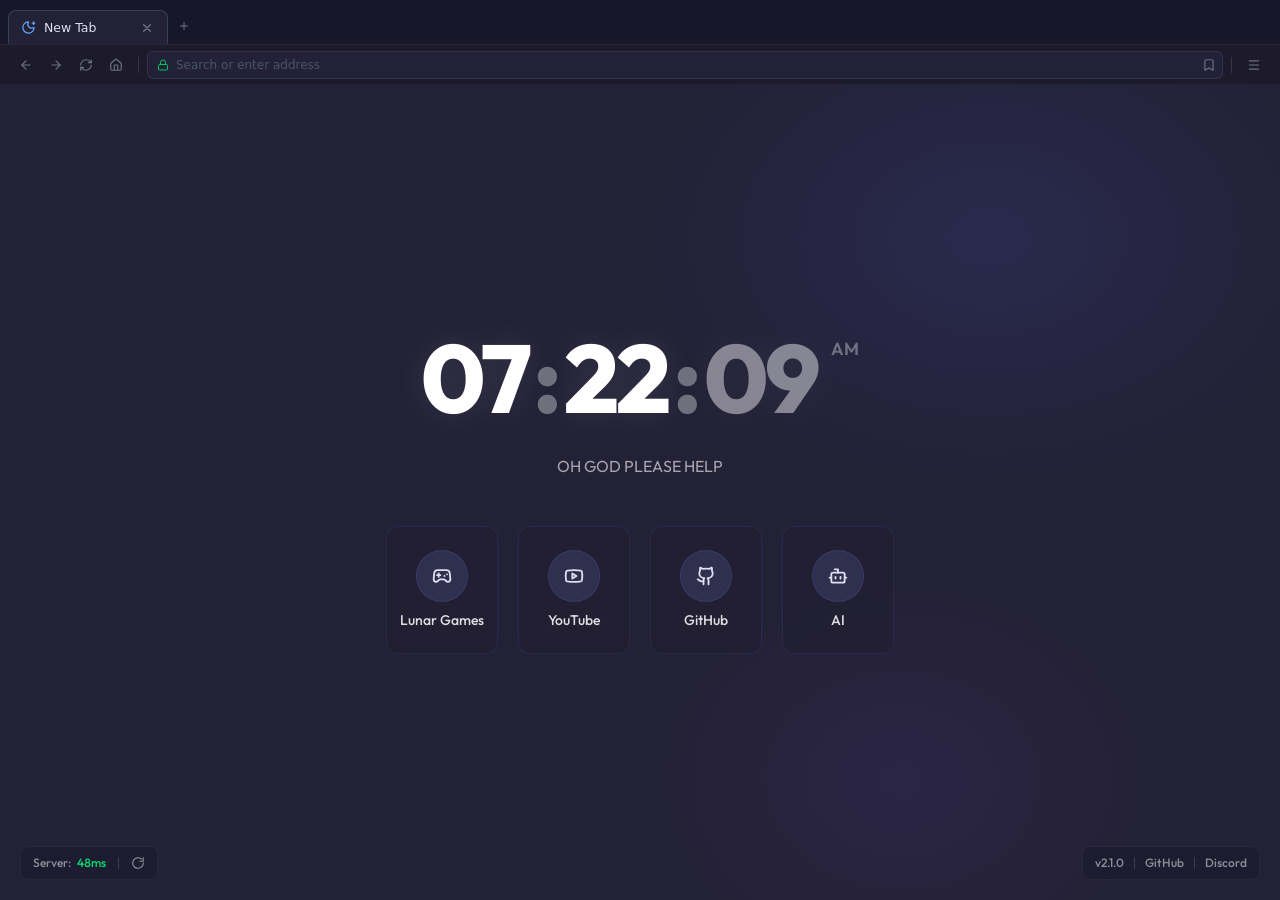
==== index.html @ 928b839b "boom" ====
<!DOCTYPE html><html lang="en" style="background:#11121c;" data-astro-cid-j7pv25f6> <head><meta charset="UTF-8"><meta name="viewport" content="width=device-width, initial-scale=1.0, viewport-fit=cover"><meta name="generator" content="Astro v5.18.0"><title>IXL | Math, Language Arts, Science, Social Studies, and Spanish</title><meta name="description" content="IXL is the world's most popular subscription-based learning site for K–12. Used by over 17 million students, IXL provides personalized learning in more than 17,000 topics, covering math, language arts, science, social studies, and Spanish. Interactive questions, awards, and certificates keep kids motivated as they master skills."><script type="module" src="/_astro/index.astro_astro_type_script_index_0_lang.eXFzIz31.js"></script><link rel="icon" type="image/x-icon" href="/favicon.ico"><script async src="https://www.googletagmanager.com/gtag/js?id=G-DQZPCVEF89"></script><script>
      window.dataLayer = window.dataLayer || [];
      function gtag() {
        window.dataLayer.push(arguments);
      }
      gtag('js', new Date());
      gtag('config', 'G-DQZPCVEF89');
    </script><link rel="preconnect" href="https://fonts.googleapis.com" crossorigin><link rel="preconnect" href="https://fonts.gstatic.com" crossorigin><link rel="stylesheet" href="/_astro/math.CpYYXuPh.css">
<style>html,body{background:#11121c;color:#fff}
</style><script type="module" src="/_astro/page.B6nuzVct.js"></script></head> <body class="flex h-screen w-screen overflow-hidden text-gray-900" style="background:#11121c;" data-astro-cid-j7pv25f6> <div class="flex min-h-screen flex-col bg-gradient-to-br from-indigo-900 via-blue-900 to-purple-900" data-astro-cid-j7pv25f6> <nav class="flex w-full items-center justify-between bg-white/10 px-8 py-4 shadow-lg backdrop-blur-md" data-astro-cid-j7pv25f6> <div class="flex items-center gap-3" data-astro-cid-j7pv25f6> <img src="/favicon.ico" alt="Logo" class="h-8 w-8 rounded shadow" data-astro-cid-j7pv25f6> <span class="text-2xl font-bold tracking-wide text-white" data-astro-cid-j7pv25f6>Avtau LSchool</span> </div> <ul class="flex gap-8 text-sm font-medium text-white" data-astro-cid-j7pv25f6> <li data-astro-cid-j7pv25f6><a href="#math" class="transition hover:text-indigo-300" data-astro-cid-j7pv25f6>Math</a></li> <li data-astro-cid-j7pv25f6><a href="#ela" class="transition hover:text-indigo-300" data-astro-cid-j7pv25f6>Language Arts</a></li> <li data-astro-cid-j7pv25f6><a href="#science" class="transition hover:text-indigo-300" data-astro-cid-j7pv25f6>Science</a></li> <li data-astro-cid-j7pv25f6><a href="#social" class="transition hover:text-indigo-300" data-astro-cid-j7pv25f6>Social Studies</a></li> <li data-astro-cid-j7pv25f6><a href="#spanish" class="transition hover:text-indigo-300" data-astro-cid-j7pv25f6>Spanish</a></li> </ul> <button class="rounded-lg bg-indigo-600 px-4 py-2 font-semibold text-white shadow transition hover:bg-indigo-500" data-astro-cid-j7pv25f6>Sign In</button> </nav> <section class="flex flex-1 flex-col items-center justify-center px-4 py-16 text-center" data-astro-cid-j7pv25f6> <h1 class="mb-4 text-4xl font-extrabold text-white drop-shadow-lg md:text-6xl" data-astro-cid-j7pv25f6>
Personalized K–12 Learning
</h1> <h2 class="mb-6 text-xl font-semibold text-indigo-200 md:text-2xl" data-astro-cid-j7pv25f6>
Math, Science, Reading & More
</h2> <p class="mx-auto mb-8 max-w-2xl text-lg text-indigo-100" data-astro-cid-j7pv25f6>
Avtau LSchool is your all-in-one platform for adaptive practice and mastery in every
          subject. Real-time analytics, step-by-step guidance, and a vibrant learning community help
          every student thrive.
</p> <div class="mb-10 flex flex-wrap justify-center gap-4" data-astro-cid-j7pv25f6> <span class="rounded-full bg-indigo-700/80 px-4 py-2 font-medium text-white shadow" data-astro-cid-j7pv25f6>Math</span> <span class="rounded-full bg-blue-700/80 px-4 py-2 font-medium text-white shadow" data-astro-cid-j7pv25f6>Language Arts</span> <span class="rounded-full bg-purple-700/80 px-4 py-2 font-medium text-white shadow" data-astro-cid-j7pv25f6>Science</span> <span class="rounded-full bg-pink-700/80 px-4 py-2 font-medium text-white shadow" data-astro-cid-j7pv25f6>Social Studies</span> <span class="rounded-full bg-yellow-600/80 px-4 py-2 font-medium text-white shadow" data-astro-cid-j7pv25f6>Spanish</span> </div> <a href="#" class="inline-block rounded-lg bg-white px-8 py-3 text-lg font-bold text-indigo-700 shadow-lg transition hover:bg-indigo-100" data-astro-cid-j7pv25f6>Get Started</a> </section> <section class="bg-white/5 px-4 py-12 md:px-0" data-astro-cid-j7pv25f6> <div class="mx-auto grid max-w-4xl gap-8 md:grid-cols-3" data-astro-cid-j7pv25f6> <div class="flex flex-col items-center rounded-xl bg-indigo-800/80 p-6 text-white shadow" data-astro-cid-j7pv25f6> <span class="mb-2 text-3xl" data-astro-cid-j7pv25f6>📊</span> <h3 class="mb-2 text-lg font-bold" data-astro-cid-j7pv25f6>Real-Time Insights</h3> <p class="text-sm text-indigo-100" data-astro-cid-j7pv25f6>
Track progress, spot trouble areas, and celebrate mastery with powerful analytics for
              teachers and parents.
</p> </div> <div class="flex flex-col items-center rounded-xl bg-blue-800/80 p-6 text-white shadow" data-astro-cid-j7pv25f6> <span class="mb-2 text-3xl" data-astro-cid-j7pv25f6>🧮</span> <h3 class="mb-2 text-lg font-bold" data-astro-cid-j7pv25f6>Adaptive Practice</h3> <p class="text-sm text-indigo-100" data-astro-cid-j7pv25f6>
Every question adapts to the student's level, giving targeted practice on exactly the
              skills they need to grow.
</p> </div> <div class="flex flex-col items-center rounded-xl bg-purple-800/80 p-6 text-white shadow" data-astro-cid-j7pv25f6> <span class="mb-2 text-3xl" data-astro-cid-j7pv25f6>🌟</span> <h3 class="mb-2 text-lg font-bold" data-astro-cid-j7pv25f6>Motivating Rewards</h3> <p class="text-sm text-indigo-100" data-astro-cid-j7pv25f6>
Earn badges, certificates, and more as you master new skills and subjects.
</p> </div> </div> </section> <footer class="mt-auto bg-gradient-to-t from-indigo-900/80 to-transparent py-6 text-center text-sm text-indigo-200" data-astro-cid-j7pv25f6>
&copy; 2026 Ixl. All rights reserved.
</footer> </div> </body></html>
---- _astro/math.CpYYXuPh.css ----
@import "https://fonts.googleapis.com/css2?family=Outfit:wght@400;500;600;700;800&family=Prompt:wght@400;500;600;700;800&display=swap";@layer properties{@supports (((-webkit-hyphens:none)) and (not (margin-trim:inline))) or ((-moz-orient:inline) and (not (color:rgb(from red r g b)))){*,:before,:after,::backdrop{--tw-translate-x:0;--tw-translate-y:0;--tw-translate-z:0;--tw-rotate-x:initial;--tw-rotate-y:initial;--tw-rotate-z:initial;--tw-skew-x:initial;--tw-skew-y:initial;--tw-space-y-reverse:0;--tw-space-x-reverse:0;--tw-border-style:solid;--tw-gradient-position:initial;--tw-gradient-from:#0000;--tw-gradient-via:#0000;--tw-gradient-to:#0000;--tw-gradient-stops:initial;--tw-gradient-via-stops:initial;--tw-gradient-from-position:0%;--tw-gradient-via-position:50%;--tw-gradient-to-position:100%;--tw-leading:initial;--tw-font-weight:initial;--tw-tracking:initial;--tw-ordinal:initial;--tw-slashed-zero:initial;--tw-numeric-figure:initial;--tw-numeric-spacing:initial;--tw-numeric-fraction:initial;--tw-shadow:0 0 #0000;--tw-shadow-color:initial;--tw-shadow-alpha:100%;--tw-inset-shadow:0 0 #0000;--tw-inset-shadow-color:initial;--tw-inset-shadow-alpha:100%;--tw-ring-color:initial;--tw-ring-shadow:0 0 #0000;--tw-inset-ring-color:initial;--tw-inset-ring-shadow:0 0 #0000;--tw-ring-inset:initial;--tw-ring-offset-width:0px;--tw-ring-offset-color:#fff;--tw-ring-offset-shadow:0 0 #0000;--tw-blur:initial;--tw-brightness:initial;--tw-contrast:initial;--tw-grayscale:initial;--tw-hue-rotate:initial;--tw-invert:initial;--tw-opacity:initial;--tw-saturate:initial;--tw-sepia:initial;--tw-drop-shadow:initial;--tw-drop-shadow-color:initial;--tw-drop-shadow-alpha:100%;--tw-drop-shadow-size:initial;--tw-backdrop-blur:initial;--tw-backdrop-brightness:initial;--tw-backdrop-contrast:initial;--tw-backdrop-grayscale:initial;--tw-backdrop-hue-rotate:initial;--tw-backdrop-invert:initial;--tw-backdrop-opacity:initial;--tw-backdrop-saturate:initial;--tw-backdrop-sepia:initial;--tw-duration:initial;--tw-ease:initial;--tw-scale-x:1;--tw-scale-y:1;--tw-scale-z:1}}}@layer theme{:root,:host{--font-sans:ui-sans-serif, system-ui, sans-serif, "Apple Color Emoji", "Segoe UI Emoji", "Segoe UI Symbol", "Noto Color Emoji";--font-mono:ui-monospace, SFMono-Regular, Menlo, Monaco, Consolas, "Liberation Mono", "Courier New", monospace;--color-red-500:oklch(63.7% .237 25.331);--color-orange-400:oklch(75% .183 55.934);--color-orange-500:oklch(70.5% .213 47.604);--color-amber-400:oklch(82.8% .189 84.429);--color-yellow-400:oklch(85.2% .199 91.936);--color-yellow-600:oklch(68.1% .162 75.834);--color-green-400:oklch(79.2% .209 151.711);--color-green-500:oklch(72.3% .219 149.579);--color-blue-400:oklch(70.7% .165 254.624);--color-blue-700:oklch(48.8% .243 264.376);--color-blue-800:oklch(42.4% .199 265.638);--color-blue-900:oklch(37.9% .146 265.522);--color-indigo-100:oklch(93% .034 272.788);--color-indigo-200:oklch(87% .065 274.039);--color-indigo-300:oklch(78.5% .115 274.713);--color-indigo-500:oklch(58.5% .233 277.117);--color-indigo-600:oklch(51.1% .262 276.966);--color-indigo-700:oklch(45.7% .24 277.023);--color-indigo-800:oklch(39.8% .195 277.366);--color-indigo-900:oklch(35.9% .144 278.697);--color-purple-400:oklch(71.4% .203 305.504);--color-purple-700:oklch(49.6% .265 301.924);--color-purple-800:oklch(43.8% .218 303.724);--color-purple-900:oklch(38.1% .176 304.987);--color-pink-400:oklch(71.8% .202 349.761);--color-pink-700:oklch(52.5% .223 3.958);--color-gray-200:oklch(92.8% .006 264.531);--color-gray-300:oklch(87.2% .01 258.338);--color-gray-500:oklch(55.1% .027 264.364);--color-gray-600:oklch(44.6% .03 256.802);--color-gray-900:oklch(21% .034 264.665);--color-black:#000;--color-white:#fff;--spacing:.25rem;--container-md:28rem;--container-lg:32rem;--container-2xl:42rem;--container-4xl:56rem;--container-5xl:64rem;--container-7xl:80rem;--text-xs:.75rem;--text-xs--line-height:calc(1 / .75);--text-sm:.875rem;--text-sm--line-height:calc(1.25 / .875);--text-base:1rem;--text-base--line-height:1.5;--text-lg:1.125rem;--text-lg--line-height:calc(1.75 / 1.125);--text-xl:1.25rem;--text-xl--line-height:calc(1.75 / 1.25);--text-2xl:1.5rem;--text-2xl--line-height:calc(2 / 1.5);--text-3xl:1.875rem;--text-3xl--line-height:1.2;--text-4xl:2.25rem;--text-4xl--line-height:calc(2.5 / 2.25);--text-6xl:3.75rem;--text-6xl--line-height:1;--font-weight-normal:400;--font-weight-medium:500;--font-weight-semibold:600;--font-weight-bold:700;--font-weight-extrabold:800;--tracking-tight:-.025em;--tracking-wide:.025em;--tracking-wider:.05em;--tracking-widest:.1em;--leading-relaxed:1.625;--radius-md:.375rem;--radius-lg:.5rem;--radius-xl:.75rem;--drop-shadow-md:0 3px 3px #0000001f;--drop-shadow-lg:0 4px 4px #00000026;--ease-out:cubic-bezier(0, 0, .2, 1);--ease-in-out:cubic-bezier(.4, 0, .2, 1);--animate-spin:spin 1s linear 1;--blur-sm:8px;--blur-md:12px;--blur-xl:24px;--default-transition-duration:.15s;--default-transition-timing-function:cubic-bezier(.4, 0, .2, 1);--default-font-family:var(--font-sans);--default-mono-font-family:var(--font-mono);--font-linux:outfit, sans-serif;--color-background:var(--background);--color-background-overlay:var(--background-overlay);--color-text-header:var(--text-header);--color-text-secondary:var(--text-secondary)}}@layer base{*,:after,:before,::backdrop{box-sizing:border-box;border:0 solid;margin:0;padding:0}::file-selector-button{box-sizing:border-box;border:0 solid;margin:0;padding:0}html,:host{-webkit-text-size-adjust:100%;tab-size:4;line-height:1.5;font-family:var(--default-font-family,ui-sans-serif, system-ui, sans-serif, "Apple Color Emoji", "Segoe UI Emoji", "Segoe UI Symbol", "Noto Color Emoji");font-feature-settings:var(--default-font-feature-settings,normal);font-variation-settings:var(--default-font-variation-settings,normal);-webkit-tap-highlight-color:transparent}hr{height:0;color:inherit;border-top-width:1px}abbr:where([title]){-webkit-text-decoration:underline dotted;text-decoration:underline dotted}h1,h2,h3,h4,h5,h6{font-size:inherit;font-weight:inherit}a{color:inherit;-webkit-text-decoration:inherit;text-decoration:inherit}b,strong{font-weight:bolder}code,kbd,samp,pre{font-family:var(--default-mono-font-family,ui-monospace, SFMono-Regular, Menlo, Monaco, Consolas, "Liberation Mono", "Courier New", monospace);font-feature-settings:var(--default-mono-font-feature-settings,normal);font-variation-settings:var(--default-mono-font-variation-settings,normal);font-size:1em}small{font-size:80%}sub,sup{vertical-align:baseline;font-size:75%;line-height:0;position:relative}sub{bottom:-.25em}sup{top:-.5em}table{text-indent:0;border-color:inherit;border-collapse:collapse}:-moz-focusring{outline:auto}progress{vertical-align:baseline}summary{display:list-item}ol,ul,menu{list-style:none}img,svg,video,canvas,audio,iframe,embed,object{vertical-align:middle;display:block}img,video{max-width:100%;height:auto}button,input,select,optgroup,textarea{font:inherit;font-feature-settings:inherit;font-variation-settings:inherit;letter-spacing:inherit;color:inherit;opacity:1;background-color:#0000;border-radius:0}::file-selector-button{font:inherit;font-feature-settings:inherit;font-variation-settings:inherit;letter-spacing:inherit;color:inherit;opacity:1;background-color:#0000;border-radius:0}:where(select:is([multiple],[size])) optgroup{font-weight:bolder}:where(select:is([multiple],[size])) optgroup option{padding-inline-start:20px}::file-selector-button{margin-inline-end:4px}::placeholder{opacity:1}@supports (not ((-webkit-appearance:-apple-pay-button))) or (contain-intrinsic-size:1px){::placeholder{color:currentColor}@supports (color:color-mix(in lab,red,red)){::placeholder{color:color-mix(in oklab,currentcolor 50%,transparent)}}}textarea{resize:vertical}::-webkit-search-decoration{-webkit-appearance:none}::-webkit-date-and-time-value{min-height:1lh;text-align:inherit}::-webkit-datetime-edit{display:inline-flex}::-webkit-datetime-edit-fields-wrapper{padding:0}::-webkit-datetime-edit{padding-block:0}::-webkit-datetime-edit-year-field{padding-block:0}::-webkit-datetime-edit-month-field{padding-block:0}::-webkit-datetime-edit-day-field{padding-block:0}::-webkit-datetime-edit-hour-field{padding-block:0}::-webkit-datetime-edit-minute-field{padding-block:0}::-webkit-datetime-edit-second-field{padding-block:0}::-webkit-datetime-edit-millisecond-field{padding-block:0}::-webkit-datetime-edit-meridiem-field{padding-block:0}::-webkit-calendar-picker-indicator{line-height:1}:-moz-ui-invalid{box-shadow:none}button,input:where([type=button],[type=reset],[type=submit]){appearance:button}::file-selector-button{appearance:button}::-webkit-inner-spin-button{height:auto}::-webkit-outer-spin-button{height:auto}[hidden]:where(:not([hidden=until-found])){display:none!important}:root{--background:#232136;--background-overlay:#1f1d2e;--border:#374151;--text-header:#e0def4;--text-secondary:#a19eb3;--background-disabled:#2a2b3c}html{font-family:var(--font-sans);background-color:var(--background);color:var(--text-secondary)}h1,h2,h3,h4,h5,h6{font-family:var(--font-accent);color:var(--text-header)}body{background-color:var(--color-background)}}@layer components{.lucide{stroke-width:2.2px;stroke-linecap:round;stroke-linejoin:round;vector-effect:non-scaling-stroke;shape-rendering:geometricprecision;vertical-align:middle;flex-shrink:0;width:1.2em;height:1.2em;display:inline-block}.toggle{background:var(--background-overlay);cursor:pointer;border:1px solid #ffffff14;border-radius:11px;width:40px;height:22px;position:relative}.toggle:after{content:"";background:var(--text-secondary);border-radius:50%;width:16px;height:16px;transition:all .15s;position:absolute;top:2px;left:2px}.toggle.active{background:#6366f1;border-color:#6366f1}.toggle.active:after{background:#fff;left:20px}.toast{animation:.2s toast}#clock,#hours,#minutes,#seconds{font-family:var(--font-linux),sans-serif!important}}@layer utilities{.pointer-events-auto{pointer-events:auto}.pointer-events-none{pointer-events:none}.visible{visibility:visible}.absolute{position:absolute}.fixed{position:fixed}.relative{position:relative}.static{position:static}.sticky{position:sticky}.inset-0{inset:calc(var(--spacing)*0)}.start{inset-inline-start:var(--spacing)}.end{inset-inline-end:var(--spacing)}.-top-1{top:calc(var(--spacing)*-1)}.-top-24{top:calc(var(--spacing)*-24)}.top-1\.5{top:calc(var(--spacing)*1.5)}.top-1\/2{top:50%}.top-2{top:calc(var(--spacing)*2)}.top-6{top:calc(var(--spacing)*6)}.top-full{top:100%}.-right-1{right:calc(var(--spacing)*-1)}.right-0{right:calc(var(--spacing)*0)}.right-1{right:calc(var(--spacing)*1)}.right-1\.5{right:calc(var(--spacing)*1.5)}.right-2{right:calc(var(--spacing)*2)}.right-3{right:calc(var(--spacing)*3)}.right-5{right:calc(var(--spacing)*5)}.right-6{right:calc(var(--spacing)*6)}.right-\[10\%\]{right:10%}.-bottom-20{bottom:calc(var(--spacing)*-20)}.bottom-0{bottom:calc(var(--spacing)*0)}.bottom-5{bottom:calc(var(--spacing)*5)}.bottom-6{bottom:calc(var(--spacing)*6)}.left-0{left:calc(var(--spacing)*0)}.left-1\/2{left:50%}.left-2\.5{left:calc(var(--spacing)*2.5)}.left-5{left:calc(var(--spacing)*5)}.z-0{z-index:0}.z-10{z-index:10}.z-50{z-index:50}.m-0{margin:calc(var(--spacing)*0)}.mx-0\.5{margin-inline:calc(var(--spacing)*.5)}.mx-auto{margin-inline:auto}.-mt-px{margin-top:-1px}.mt-0{margin-top:calc(var(--spacing)*0)}.mt-1\.5{margin-top:calc(var(--spacing)*1.5)}.mt-2\.5{margin-top:calc(var(--spacing)*2.5)}.mt-12{margin-top:calc(var(--spacing)*12)}.mt-auto{margin-top:auto}.mb-0\.5{margin-bottom:calc(var(--spacing)*.5)}.mb-1{margin-bottom:calc(var(--spacing)*1)}.mb-1\.5{margin-bottom:calc(var(--spacing)*1.5)}.mb-2{margin-bottom:calc(var(--spacing)*2)}.mb-2\.5{margin-bottom:calc(var(--spacing)*2.5)}.mb-3{margin-bottom:calc(var(--spacing)*3)}.mb-4{margin-bottom:calc(var(--spacing)*4)}.mb-6{margin-bottom:calc(var(--spacing)*6)}.mb-8{margin-bottom:calc(var(--spacing)*8)}.mb-10{margin-bottom:calc(var(--spacing)*10)}.ml-1{margin-left:calc(var(--spacing)*1)}.ml-2{margin-left:calc(var(--spacing)*2)}.ml-auto{margin-left:auto}.line-clamp-2{-webkit-line-clamp:2;-webkit-box-orient:vertical;display:-webkit-box;overflow:hidden}.block{display:block}.contents{display:contents}.flex{display:flex}.grid{display:grid}.hidden{display:none}.inline-block{display:inline-block}.table{display:table}.h-0\.5{height:calc(var(--spacing)*.5)}.h-3{height:calc(var(--spacing)*3)}.h-3\.5{height:calc(var(--spacing)*3.5)}.h-4{height:calc(var(--spacing)*4)}.h-5{height:calc(var(--spacing)*5)}.h-6{height:calc(var(--spacing)*6)}.h-7{height:calc(var(--spacing)*7)}.h-8{height:calc(var(--spacing)*8)}.h-9{height:calc(var(--spacing)*9)}.h-10{height:calc(var(--spacing)*10)}.h-11{height:calc(var(--spacing)*11)}.h-13{height:calc(var(--spacing)*13)}.h-28{height:calc(var(--spacing)*28)}.h-32{height:calc(var(--spacing)*32)}.h-36{height:calc(var(--spacing)*36)}.h-40{height:calc(var(--spacing)*40)}.h-\[34px\]{height:34px}.h-\[400px\]{height:400px}.h-\[500px\]{height:500px}.h-full{height:100%}.h-screen{height:100vh}.min-h-screen{min-height:100vh}.w-3{width:calc(var(--spacing)*3)}.w-3\.5{width:calc(var(--spacing)*3.5)}.w-4{width:calc(var(--spacing)*4)}.w-5{width:calc(var(--spacing)*5)}.w-6{width:calc(var(--spacing)*6)}.w-7{width:calc(var(--spacing)*7)}.w-8{width:calc(var(--spacing)*8)}.w-10{width:calc(var(--spacing)*10)}.w-13{width:calc(var(--spacing)*13)}.w-28{width:calc(var(--spacing)*28)}.w-48{width:calc(var(--spacing)*48)}.w-64{width:calc(var(--spacing)*64)}.w-\[500px\]{width:500px}.w-\[700px\]{width:700px}.w-full{width:100%}.w-px{width:1px}.w-screen{width:100vw}.max-w-2xl{max-width:var(--container-2xl)}.max-w-4xl{max-width:var(--container-4xl)}.max-w-5xl{max-width:var(--container-5xl)}.max-w-7xl{max-width:var(--container-7xl)}.max-w-\[220px\]{max-width:220px}.max-w-lg{max-width:var(--container-lg)}.max-w-md{max-width:var(--container-md)}.min-w-0{min-width:calc(var(--spacing)*0)}.min-w-60{min-width:calc(var(--spacing)*60)}.min-w-\[160px\]{min-width:160px}.flex-1{flex:1}.flex-shrink-0,.shrink-0{flex-shrink:0}.grow\!{flex-grow:1!important}.-translate-y-1\/2{--tw-translate-y:-50%;translate:var(--tw-translate-x) var(--tw-translate-y)}.translate-y-0{--tw-translate-y:calc(var(--spacing) * 0);translate:var(--tw-translate-x) var(--tw-translate-y)}.translate-y-full{--tw-translate-y:100%;translate:var(--tw-translate-x) var(--tw-translate-y)}.transform{transform:var(--tw-rotate-x,) var(--tw-rotate-y,) var(--tw-rotate-z,) var(--tw-skew-x,) var(--tw-skew-y,)}.animate-spin{animation:var(--animate-spin)}.cursor-pointer{cursor:pointer}.resize{resize:both}.grid-cols-1{grid-template-columns:repeat(1,minmax(0,1fr))}.grid-cols-2{grid-template-columns:repeat(2,minmax(0,1fr))}.grid-cols-4{grid-template-columns:repeat(4,minmax(0,1fr))}.flex-col{flex-direction:column}.flex-row{flex-direction:row}.flex-nowrap{flex-wrap:nowrap}.flex-wrap{flex-wrap:wrap}.items-baseline{align-items:baseline}.items-center{align-items:center}.items-end{align-items:flex-end}.justify-between{justify-content:space-between}.justify-center{justify-content:center}.justify-end{justify-content:flex-end}.gap-0\.5{gap:calc(var(--spacing)*.5)}.gap-1{gap:calc(var(--spacing)*1)}.gap-1\.5{gap:calc(var(--spacing)*1.5)}.gap-2{gap:calc(var(--spacing)*2)}.gap-2\.5{gap:calc(var(--spacing)*2.5)}.gap-3{gap:calc(var(--spacing)*3)}.gap-4{gap:calc(var(--spacing)*4)}.gap-5{gap:calc(var(--spacing)*5)}.gap-8{gap:calc(var(--spacing)*8)}:where(.space-y-1>:not(:last-child)){--tw-space-y-reverse:0;margin-block-start:calc(calc(var(--spacing)*1)*var(--tw-space-y-reverse));margin-block-end:calc(calc(var(--spacing)*1)*calc(1 - var(--tw-space-y-reverse)))}:where(.space-y-2>:not(:last-child)){--tw-space-y-reverse:0;margin-block-start:calc(calc(var(--spacing)*2)*var(--tw-space-y-reverse));margin-block-end:calc(calc(var(--spacing)*2)*calc(1 - var(--tw-space-y-reverse)))}:where(.space-y-2\.5>:not(:last-child)){--tw-space-y-reverse:0;margin-block-start:calc(calc(var(--spacing)*2.5)*var(--tw-space-y-reverse));margin-block-end:calc(calc(var(--spacing)*2.5)*calc(1 - var(--tw-space-y-reverse)))}:where(.space-y-3>:not(:last-child)){--tw-space-y-reverse:0;margin-block-start:calc(calc(var(--spacing)*3)*var(--tw-space-y-reverse));margin-block-end:calc(calc(var(--spacing)*3)*calc(1 - var(--tw-space-y-reverse)))}:where(.space-y-7>:not(:last-child)){--tw-space-y-reverse:0;margin-block-start:calc(calc(var(--spacing)*7)*var(--tw-space-y-reverse));margin-block-end:calc(calc(var(--spacing)*7)*calc(1 - var(--tw-space-y-reverse)))}:where(.space-y-8>:not(:last-child)){--tw-space-y-reverse:0;margin-block-start:calc(calc(var(--spacing)*8)*var(--tw-space-y-reverse));margin-block-end:calc(calc(var(--spacing)*8)*calc(1 - var(--tw-space-y-reverse)))}:where(.space-x-1>:not(:last-child)){--tw-space-x-reverse:0;margin-inline-start:calc(calc(var(--spacing)*1)*var(--tw-space-x-reverse));margin-inline-end:calc(calc(var(--spacing)*1)*calc(1 - var(--tw-space-x-reverse)))}:where(.space-x-3>:not(:last-child)){--tw-space-x-reverse:0;margin-inline-start:calc(calc(var(--spacing)*3)*var(--tw-space-x-reverse));margin-inline-end:calc(calc(var(--spacing)*3)*calc(1 - var(--tw-space-x-reverse)))}.self-start{align-self:flex-start}.truncate{text-overflow:ellipsis;white-space:nowrap;overflow:hidden}.overflow-hidden{overflow:hidden}.overflow-x-auto{overflow-x:auto}.overflow-y-auto{overflow-y:auto}.rounded{border-radius:.25rem}.rounded-full{border-radius:3.40282e38px}.rounded-lg{border-radius:var(--radius-lg)}.rounded-md{border-radius:var(--radius-md)}.rounded-xl{border-radius:var(--radius-xl)}.rounded-t-lg{border-top-left-radius:var(--radius-lg);border-top-right-radius:var(--radius-lg)}.rounded-b-lg{border-bottom-right-radius:var(--radius-lg);border-bottom-left-radius:var(--radius-lg)}.rounded-b-xl{border-bottom-right-radius:var(--radius-xl);border-bottom-left-radius:var(--radius-xl)}.border{border-style:var(--tw-border-style);border-width:1px}.border-x{border-inline-style:var(--tw-border-style);border-inline-width:1px}.border-t{border-top-style:var(--tw-border-style);border-top-width:1px}.border-t-0{border-top-style:var(--tw-border-style);border-top-width:0}.border-b{border-bottom-style:var(--tw-border-style);border-bottom-width:1px}.border-b-0{border-bottom-style:var(--tw-border-style);border-bottom-width:0}.border-\[\#3a3758\]{border-color:#3a3758}.border-\[\#6366f1\]{border-color:#6366f1}.border-\[\#6366f1\]\/50{border-color:#6366f180}.border-\[color\:var\(--border\)\]{border-color:var(--border)}.border-white\/5{border-color:#ffffff0d}@supports (color:color-mix(in lab,red,red)){.border-white\/5{border-color:color-mix(in oklab,var(--color-white) 5%,transparent)}}.border-white\/10{border-color:#ffffff1a}@supports (color:color-mix(in lab,red,red)){.border-white\/10{border-color:color-mix(in oklab,var(--color-white) 10%,transparent)}}.border-white\/\[0\.06\]{border-color:#ffffff0f}@supports (color:color-mix(in lab,red,red)){.border-white\/\[0\.06\]{border-color:color-mix(in oklab,var(--color-white) 6%,transparent)}}.border-white\/\[0\.07\]{border-color:#ffffff12}@supports (color:color-mix(in lab,red,red)){.border-white\/\[0\.07\]{border-color:color-mix(in oklab,var(--color-white) 7%,transparent)}}.border-white\/\[0\.08\]{border-color:#ffffff14}@supports (color:color-mix(in lab,red,red)){.border-white\/\[0\.08\]{border-color:color-mix(in oklab,var(--color-white) 8%,transparent)}}.bg-\[\#1a1a2e\]\/60{background-color:#1a1a2e99}.bg-\[\#1c1a2b\]{background-color:#1c1a2b}.bg-\[\#1e1e2f\]\/40{background-color:#1e1e2f66}.bg-\[\#1e1e2f\]\/50{background-color:#1e1e2f80}.bg-\[\#1f1f30\]{background-color:#1f1f30}.bg-\[\#1f1f30\]\/95{background-color:#1f1f30f2}.bg-\[\#2a293f\]{background-color:#2a293f}.bg-\[\#5c59a5\]{background-color:#5c59a5}.bg-\[\#6366f1\]\/10{background-color:#6366f11a}.bg-\[\#6366f1\]\/15{background-color:#6366f126}.bg-\[\#18172a\]{background-color:#18172a}.bg-\[\#23213a\]{background-color:#23213a}.bg-\[\#252537\]\/60{background-color:#25253799}.bg-\[color\:var\(--background\)\]{background-color:var(--background)}.bg-\[color\:var\(--background-overlay\)\]{background-color:var(--background-overlay)}.bg-background{background-color:var(--color-background)}.bg-background-overlay\/50{background-color:var(--color-background-overlay)}@supports (color:color-mix(in lab,red,red)){.bg-background-overlay\/50{background-color:color-mix(in oklab,var(--color-background-overlay) 50%,transparent)}}.bg-background-overlay\/90{background-color:var(--color-background-overlay)}@supports (color:color-mix(in lab,red,red)){.bg-background-overlay\/90{background-color:color-mix(in oklab,var(--color-background-overlay) 90%,transparent)}}.bg-background\/50{background-color:var(--color-background)}@supports (color:color-mix(in lab,red,red)){.bg-background\/50{background-color:color-mix(in oklab,var(--color-background) 50%,transparent)}}.bg-background\/70{background-color:var(--color-background)}@supports (color:color-mix(in lab,red,red)){.bg-background\/70{background-color:color-mix(in oklab,var(--color-background) 70%,transparent)}}.bg-blue-700\/80{background-color:#1447e6cc}@supports (color:color-mix(in lab,red,red)){.bg-blue-700\/80{background-color:color-mix(in oklab,var(--color-blue-700) 80%,transparent)}}.bg-blue-800\/80{background-color:#193cb8cc}@supports (color:color-mix(in lab,red,red)){.bg-blue-800\/80{background-color:color-mix(in oklab,var(--color-blue-800) 80%,transparent)}}.bg-gray-900{background-color:var(--color-gray-900)}.bg-indigo-600{background-color:var(--color-indigo-600)}.bg-indigo-700\/80{background-color:#432dd7cc}@supports (color:color-mix(in lab,red,red)){.bg-indigo-700\/80{background-color:color-mix(in oklab,var(--color-indigo-700) 80%,transparent)}}.bg-indigo-800\/80{background-color:#372aaccc}@supports (color:color-mix(in lab,red,red)){.bg-indigo-800\/80{background-color:color-mix(in oklab,var(--color-indigo-800) 80%,transparent)}}.bg-orange-500\/80{background-color:#fe6e00cc}@supports (color:color-mix(in lab,red,red)){.bg-orange-500\/80{background-color:color-mix(in oklab,var(--color-orange-500) 80%,transparent)}}.bg-pink-700\/80{background-color:#c4005ccc}@supports (color:color-mix(in lab,red,red)){.bg-pink-700\/80{background-color:color-mix(in oklab,var(--color-pink-700) 80%,transparent)}}.bg-purple-700\/80{background-color:#8200dacc}@supports (color:color-mix(in lab,red,red)){.bg-purple-700\/80{background-color:color-mix(in oklab,var(--color-purple-700) 80%,transparent)}}.bg-purple-800\/80{background-color:#6e11b0cc}@supports (color:color-mix(in lab,red,red)){.bg-purple-800\/80{background-color:color-mix(in oklab,var(--color-purple-800) 80%,transparent)}}.bg-white{background-color:var(--color-white)}.bg-white\/5{background-color:#ffffff0d}@supports (color:color-mix(in lab,red,red)){.bg-white\/5{background-color:color-mix(in oklab,var(--color-white) 5%,transparent)}}.bg-white\/10{background-color:#ffffff1a}@supports (color:color-mix(in lab,red,red)){.bg-white\/10{background-color:color-mix(in oklab,var(--color-white) 10%,transparent)}}.bg-white\/15{background-color:#ffffff26}@supports (color:color-mix(in lab,red,red)){.bg-white\/15{background-color:color-mix(in oklab,var(--color-white) 15%,transparent)}}.bg-white\/\[0\.12\]{background-color:#ffffff1f}@supports (color:color-mix(in lab,red,red)){.bg-white\/\[0\.12\]{background-color:color-mix(in oklab,var(--color-white) 12%,transparent)}}.bg-yellow-600\/80{background-color:#cd8900cc}@supports (color:color-mix(in lab,red,red)){.bg-yellow-600\/80{background-color:color-mix(in oklab,var(--color-yellow-600) 80%,transparent)}}.bg-gradient-to-br{--tw-gradient-position:to bottom right in oklab;background-image:linear-gradient(var(--tw-gradient-stops))}.bg-gradient-to-t{--tw-gradient-position:to top in oklab;background-image:linear-gradient(var(--tw-gradient-stops))}.from-black\/90{--tw-gradient-from:#000000e6}@supports (color:color-mix(in lab,red,red)){.from-black\/90{--tw-gradient-from:color-mix(in oklab, var(--color-black) 90%, transparent)}}.from-black\/90{--tw-gradient-stops:var(--tw-gradient-via-stops,var(--tw-gradient-position), var(--tw-gradient-from) var(--tw-gradient-from-position), var(--tw-gradient-to) var(--tw-gradient-to-position))}.from-indigo-900{--tw-gradient-from:var(--color-indigo-900);--tw-gradient-stops:var(--tw-gradient-via-stops,var(--tw-gradient-position), var(--tw-gradient-from) var(--tw-gradient-from-position), var(--tw-gradient-to) var(--tw-gradient-to-position))}.from-indigo-900\/80{--tw-gradient-from:#312c85cc}@supports (color:color-mix(in lab,red,red)){.from-indigo-900\/80{--tw-gradient-from:color-mix(in oklab, var(--color-indigo-900) 80%, transparent)}}.from-indigo-900\/80{--tw-gradient-stops:var(--tw-gradient-via-stops,var(--tw-gradient-position), var(--tw-gradient-from) var(--tw-gradient-from-position), var(--tw-gradient-to) var(--tw-gradient-to-position))}.via-black\/40{--tw-gradient-via:#0006}@supports (color:color-mix(in lab,red,red)){.via-black\/40{--tw-gradient-via:color-mix(in oklab, var(--color-black) 40%, transparent)}}.via-black\/40{--tw-gradient-via-stops:var(--tw-gradient-position), var(--tw-gradient-from) var(--tw-gradient-from-position), var(--tw-gradient-via) var(--tw-gradient-via-position), var(--tw-gradient-to) var(--tw-gradient-to-position);--tw-gradient-stops:var(--tw-gradient-via-stops)}.via-black\/50{--tw-gradient-via:#00000080}@supports (color:color-mix(in lab,red,red)){.via-black\/50{--tw-gradient-via:color-mix(in oklab, var(--color-black) 50%, transparent)}}.via-black\/50{--tw-gradient-via-stops:var(--tw-gradient-position), var(--tw-gradient-from) var(--tw-gradient-from-position), var(--tw-gradient-via) var(--tw-gradient-via-position), var(--tw-gradient-to) var(--tw-gradient-to-position);--tw-gradient-stops:var(--tw-gradient-via-stops)}.via-blue-900{--tw-gradient-via:var(--color-blue-900);--tw-gradient-via-stops:var(--tw-gradient-position), var(--tw-gradient-from) var(--tw-gradient-from-position), var(--tw-gradient-via) var(--tw-gradient-via-position), var(--tw-gradient-to) var(--tw-gradient-to-position);--tw-gradient-stops:var(--tw-gradient-via-stops)}.to-purple-900{--tw-gradient-to:var(--color-purple-900);--tw-gradient-stops:var(--tw-gradient-via-stops,var(--tw-gradient-position), var(--tw-gradient-from) var(--tw-gradient-from-position), var(--tw-gradient-to) var(--tw-gradient-to-position))}.to-transparent{--tw-gradient-to:transparent;--tw-gradient-stops:var(--tw-gradient-via-stops,var(--tw-gradient-position), var(--tw-gradient-from) var(--tw-gradient-from-position), var(--tw-gradient-to) var(--tw-gradient-to-position))}.bg-cover{background-size:cover}.bg-center{background-position:50%}.p-0{padding:calc(var(--spacing)*0)}.p-0\.5{padding:calc(var(--spacing)*.5)}.p-2\.5{padding:calc(var(--spacing)*2.5)}.p-3{padding:calc(var(--spacing)*3)}.p-3\.5{padding:calc(var(--spacing)*3.5)}.p-4{padding:calc(var(--spacing)*4)}.p-5{padding:calc(var(--spacing)*5)}.p-6{padding:calc(var(--spacing)*6)}.p-10{padding:calc(var(--spacing)*10)}.px-1{padding-inline:calc(var(--spacing)*1)}.px-1\.5{padding-inline:calc(var(--spacing)*1.5)}.px-2{padding-inline:calc(var(--spacing)*2)}.px-3{padding-inline:calc(var(--spacing)*3)}.px-4{padding-inline:calc(var(--spacing)*4)}.px-6{padding-inline:calc(var(--spacing)*6)}.px-8{padding-inline:calc(var(--spacing)*8)}.py-0\.5{padding-block:calc(var(--spacing)*.5)}.py-1{padding-block:calc(var(--spacing)*1)}.py-1\.5{padding-block:calc(var(--spacing)*1.5)}.py-2{padding-block:calc(var(--spacing)*2)}.py-3{padding-block:calc(var(--spacing)*3)}.py-4{padding-block:calc(var(--spacing)*4)}.py-6{padding-block:calc(var(--spacing)*6)}.py-12{padding-block:calc(var(--spacing)*12)}.py-16{padding-block:calc(var(--spacing)*16)}.pt-1\.5{padding-top:calc(var(--spacing)*1.5)}.pt-3{padding-top:calc(var(--spacing)*3)}.pr-3{padding-right:calc(var(--spacing)*3)}.pr-7{padding-right:calc(var(--spacing)*7)}.pl-7{padding-left:calc(var(--spacing)*7)}.pl-9{padding-left:calc(var(--spacing)*9)}.text-center{text-align:center}.text-left{text-align:left}.font-linux{font-family:var(--font-linux)}.font-mono{font-family:var(--font-mono)}.font-sans{font-family:var(--font-sans)}.text-2xl{font-size:var(--text-2xl);line-height:var(--tw-leading,var(--text-2xl--line-height))}.text-3xl{font-size:var(--text-3xl);line-height:var(--tw-leading,var(--text-3xl--line-height))}.text-4xl{font-size:var(--text-4xl);line-height:var(--tw-leading,var(--text-4xl--line-height))}.text-base{font-size:var(--text-base);line-height:var(--tw-leading,var(--text-base--line-height))}.text-lg{font-size:var(--text-lg);line-height:var(--tw-leading,var(--text-lg--line-height))}.text-sm{font-size:var(--text-sm);line-height:var(--tw-leading,var(--text-sm--line-height))}.text-xl{font-size:var(--text-xl);line-height:var(--tw-leading,var(--text-xl--line-height))}.text-xs{font-size:var(--text-xs);line-height:var(--tw-leading,var(--text-xs--line-height))}.text-\[9px\]{font-size:9px}.text-\[10px\]{font-size:10px}.text-\[11px\]{font-size:11px}.text-\[12px\]{font-size:12px}.text-\[clamp\(0\.75rem\,2\.2vw\,1\.1rem\)\]{font-size:clamp(.75rem,2.2vw,1.1rem)}.text-\[clamp\(2\.75rem\,9vw\,6rem\)\]{font-size:clamp(2.75rem,9vw,6rem)}.leading-none{--tw-leading:1;line-height:1}.leading-relaxed{--tw-leading:var(--leading-relaxed);line-height:var(--leading-relaxed)}.font-bold{--tw-font-weight:var(--font-weight-bold);font-weight:var(--font-weight-bold)}.font-extrabold{--tw-font-weight:var(--font-weight-extrabold);font-weight:var(--font-weight-extrabold)}.font-medium{--tw-font-weight:var(--font-weight-medium);font-weight:var(--font-weight-medium)}.font-normal{--tw-font-weight:var(--font-weight-normal);font-weight:var(--font-weight-normal)}.font-semibold{--tw-font-weight:var(--font-weight-semibold);font-weight:var(--font-weight-semibold)}.tracking-tight{--tw-tracking:var(--tracking-tight);letter-spacing:var(--tracking-tight)}.tracking-wide{--tw-tracking:var(--tracking-wide);letter-spacing:var(--tracking-wide)}.tracking-wider{--tw-tracking:var(--tracking-wider);letter-spacing:var(--tracking-wider)}.tracking-widest{--tw-tracking:var(--tracking-widest);letter-spacing:var(--tracking-widest)}.text-\[\#6366f1\]{color:#6366f1}.text-\[color\:var\(--text-header\)\]{color:var(--text-header)}.text-\[color\:var\(--text-secondary\)\]{color:var(--text-secondary)}.text-amber-400{color:var(--color-amber-400)}.text-blue-400{color:var(--color-blue-400)}.text-gray-300{color:var(--color-gray-300)}.text-gray-300\/90{color:#d1d5dce6}@supports (color:color-mix(in lab,red,red)){.text-gray-300\/90{color:color-mix(in oklab,var(--color-gray-300) 90%,transparent)}}.text-gray-500{color:var(--color-gray-500)}.text-gray-600{color:var(--color-gray-600)}.text-gray-900{color:var(--color-gray-900)}.text-green-400{color:var(--color-green-400)}.text-green-500{color:var(--color-green-500)}.text-indigo-100{color:var(--color-indigo-100)}.text-indigo-200{color:var(--color-indigo-200)}.text-indigo-700{color:var(--color-indigo-700)}.text-orange-400{color:var(--color-orange-400)}.text-orange-400\/80{color:#ff8b1acc}@supports (color:color-mix(in lab,red,red)){.text-orange-400\/80{color:color-mix(in oklab,var(--color-orange-400) 80%,transparent)}}.text-pink-400{color:var(--color-pink-400)}.text-purple-400{color:var(--color-purple-400)}.text-red-500{color:var(--color-red-500)}.text-text-header{color:var(--color-text-header)}.text-text-secondary{color:var(--color-text-secondary)}.text-white{color:var(--color-white)}.text-white\/20{color:#fff3}@supports (color:color-mix(in lab,red,red)){.text-white\/20{color:color-mix(in oklab,var(--color-white) 20%,transparent)}}.text-white\/40{color:#fff6}@supports (color:color-mix(in lab,red,red)){.text-white\/40{color:color-mix(in oklab,var(--color-white) 40%,transparent)}}.text-white\/45{color:#ffffff73}@supports (color:color-mix(in lab,red,red)){.text-white\/45{color:color-mix(in oklab,var(--color-white) 45%,transparent)}}.text-white\/50{color:#ffffff80}@supports (color:color-mix(in lab,red,red)){.text-white\/50{color:color-mix(in oklab,var(--color-white) 50%,transparent)}}.text-white\/55{color:#ffffff8c}@supports (color:color-mix(in lab,red,red)){.text-white\/55{color:color-mix(in oklab,var(--color-white) 55%,transparent)}}.text-white\/60{color:#fff9}@supports (color:color-mix(in lab,red,red)){.text-white\/60{color:color-mix(in oklab,var(--color-white) 60%,transparent)}}.text-white\/70{color:#ffffffb3}@supports (color:color-mix(in lab,red,red)){.text-white\/70{color:color-mix(in oklab,var(--color-white) 70%,transparent)}}.text-white\/80{color:#fffc}@supports (color:color-mix(in lab,red,red)){.text-white\/80{color:color-mix(in oklab,var(--color-white) 80%,transparent)}}.text-white\/85{color:#ffffffd9}@supports (color:color-mix(in lab,red,red)){.text-white\/85{color:color-mix(in oklab,var(--color-white) 85%,transparent)}}.text-white\/90{color:#ffffffe6}@supports (color:color-mix(in lab,red,red)){.text-white\/90{color:color-mix(in oklab,var(--color-white) 90%,transparent)}}.text-yellow-400{color:var(--color-yellow-400)}.uppercase{text-transform:uppercase}.tabular-nums{--tw-numeric-spacing:tabular-nums;font-variant-numeric:var(--tw-ordinal,) var(--tw-slashed-zero,) var(--tw-numeric-figure,) var(--tw-numeric-spacing,) var(--tw-numeric-fraction,)}.placeholder-white\/40::placeholder{color:#fff6}@supports (color:color-mix(in lab,red,red)){.placeholder-white\/40::placeholder{color:color-mix(in oklab,var(--color-white) 40%,transparent)}}.opacity-0{opacity:0}.opacity-35{opacity:.35}.opacity-45{opacity:.45}.opacity-60{opacity:.6}.opacity-100{opacity:1}.opacity-\[0\.08\]{opacity:.08}.opacity-\[0\.13\]{opacity:.13}.shadow{--tw-shadow:0 1px 3px 0 var(--tw-shadow-color,#0000001a), 0 1px 2px -1px var(--tw-shadow-color,#0000001a);box-shadow:var(--tw-inset-shadow),var(--tw-inset-ring-shadow),var(--tw-ring-offset-shadow),var(--tw-ring-shadow),var(--tw-shadow)}.shadow-2xl{--tw-shadow:0 25px 50px -12px var(--tw-shadow-color,#00000040);box-shadow:var(--tw-inset-shadow),var(--tw-inset-ring-shadow),var(--tw-ring-offset-shadow),var(--tw-ring-shadow),var(--tw-shadow)}.shadow-\[0_2px_12px_\#23213640\]{--tw-shadow:0 2px 12px var(--tw-shadow-color,#23213640);box-shadow:var(--tw-inset-shadow),var(--tw-inset-ring-shadow),var(--tw-ring-offset-shadow),var(--tw-ring-shadow),var(--tw-shadow)}.shadow-lg{--tw-shadow:0 10px 15px -3px var(--tw-shadow-color,#0000001a), 0 4px 6px -4px var(--tw-shadow-color,#0000001a);box-shadow:var(--tw-inset-shadow),var(--tw-inset-ring-shadow),var(--tw-ring-offset-shadow),var(--tw-ring-shadow),var(--tw-shadow)}.ring-2{--tw-ring-shadow:var(--tw-ring-inset,) 0 0 0 calc(2px + var(--tw-ring-offset-width)) var(--tw-ring-color,currentcolor);box-shadow:var(--tw-inset-shadow),var(--tw-inset-ring-shadow),var(--tw-ring-offset-shadow),var(--tw-ring-shadow),var(--tw-shadow)}.ring-\[\#6366f1\]\/20{--tw-ring-color:oklab(58.5404% .0252827 -.202483/.2)}.blur{--tw-blur:blur(8px);filter:var(--tw-blur,) var(--tw-brightness,) var(--tw-contrast,) var(--tw-grayscale,) var(--tw-hue-rotate,) var(--tw-invert,) var(--tw-saturate,) var(--tw-sepia,) var(--tw-drop-shadow,)}.drop-shadow-\[0_0_22px_\#60a5fa\]{--tw-drop-shadow-size:drop-shadow(0 0 22px var(--tw-drop-shadow-color,#60a5fa));--tw-drop-shadow:var(--tw-drop-shadow-size);filter:var(--tw-blur,) var(--tw-brightness,) var(--tw-contrast,) var(--tw-grayscale,) var(--tw-hue-rotate,) var(--tw-invert,) var(--tw-saturate,) var(--tw-sepia,) var(--tw-drop-shadow,)}.drop-shadow-lg{--tw-drop-shadow-size:drop-shadow(0 4px 4px var(--tw-drop-shadow-color,#00000026));--tw-drop-shadow:drop-shadow(var(--drop-shadow-lg));filter:var(--tw-blur,) var(--tw-brightness,) var(--tw-contrast,) var(--tw-grayscale,) var(--tw-hue-rotate,) var(--tw-invert,) var(--tw-saturate,) var(--tw-sepia,) var(--tw-drop-shadow,)}.drop-shadow-md{--tw-drop-shadow-size:drop-shadow(0 3px 3px var(--tw-drop-shadow-color,#0000001f));--tw-drop-shadow:drop-shadow(var(--drop-shadow-md));filter:var(--tw-blur,) var(--tw-brightness,) var(--tw-contrast,) var(--tw-grayscale,) var(--tw-hue-rotate,) var(--tw-invert,) var(--tw-saturate,) var(--tw-sepia,) var(--tw-drop-shadow,)}.filter{filter:var(--tw-blur,) var(--tw-brightness,) var(--tw-contrast,) var(--tw-grayscale,) var(--tw-hue-rotate,) var(--tw-invert,) var(--tw-saturate,) var(--tw-sepia,) var(--tw-drop-shadow,)}.backdrop-blur-md{--tw-backdrop-blur:blur(var(--blur-md));-webkit-backdrop-filter:var(--tw-backdrop-blur,) var(--tw-backdrop-brightness,) var(--tw-backdrop-contrast,) var(--tw-backdrop-grayscale,) var(--tw-backdrop-hue-rotate,) var(--tw-backdrop-invert,) var(--tw-backdrop-opacity,) var(--tw-backdrop-saturate,) var(--tw-backdrop-sepia,);backdrop-filter:var(--tw-backdrop-blur,) var(--tw-backdrop-brightness,) var(--tw-backdrop-contrast,) var(--tw-backdrop-grayscale,) var(--tw-backdrop-hue-rotate,) var(--tw-backdrop-invert,) var(--tw-backdrop-opacity,) var(--tw-backdrop-saturate,) var(--tw-backdrop-sepia,)}.backdrop-blur-sm{--tw-backdrop-blur:blur(var(--blur-sm));-webkit-backdrop-filter:var(--tw-backdrop-blur,) var(--tw-backdrop-brightness,) var(--tw-backdrop-contrast,) var(--tw-backdrop-grayscale,) var(--tw-backdrop-hue-rotate,) var(--tw-backdrop-invert,) var(--tw-backdrop-opacity,) var(--tw-backdrop-saturate,) var(--tw-backdrop-sepia,);backdrop-filter:var(--tw-backdrop-blur,) var(--tw-backdrop-brightness,) var(--tw-backdrop-contrast,) var(--tw-backdrop-grayscale,) var(--tw-backdrop-hue-rotate,) var(--tw-backdrop-invert,) var(--tw-backdrop-opacity,) var(--tw-backdrop-saturate,) var(--tw-backdrop-sepia,)}.backdrop-blur-xl{--tw-backdrop-blur:blur(var(--blur-xl));-webkit-backdrop-filter:var(--tw-backdrop-blur,) var(--tw-backdrop-brightness,) var(--tw-backdrop-contrast,) var(--tw-backdrop-grayscale,) var(--tw-backdrop-hue-rotate,) var(--tw-backdrop-invert,) var(--tw-backdrop-opacity,) var(--tw-backdrop-saturate,) var(--tw-backdrop-sepia,);backdrop-filter:var(--tw-backdrop-blur,) var(--tw-backdrop-brightness,) var(--tw-backdrop-contrast,) var(--tw-backdrop-grayscale,) var(--tw-backdrop-hue-rotate,) var(--tw-backdrop-invert,) var(--tw-backdrop-opacity,) var(--tw-backdrop-saturate,) var(--tw-backdrop-sepia,)}.transition{transition-property:color,background-color,border-color,outline-color,text-decoration-color,fill,stroke,--tw-gradient-from,--tw-gradient-via,--tw-gradient-to,opacity,box-shadow,transform,translate,scale,rotate,filter,-webkit-backdrop-filter,backdrop-filter,display,content-visibility,overlay,pointer-events;transition-timing-function:var(--tw-ease,var(--default-transition-timing-function));transition-duration:var(--tw-duration,var(--default-transition-duration))}.transition-all{transition-property:all;transition-timing-function:var(--tw-ease,var(--default-transition-timing-function));transition-duration:var(--tw-duration,var(--default-transition-duration))}.transition-colors{transition-property:color,background-color,border-color,outline-color,text-decoration-color,fill,stroke,--tw-gradient-from,--tw-gradient-via,--tw-gradient-to;transition-timing-function:var(--tw-ease,var(--default-transition-timing-function));transition-duration:var(--tw-duration,var(--default-transition-duration))}.transition-opacity{transition-property:opacity;transition-timing-function:var(--tw-ease,var(--default-transition-timing-function));transition-duration:var(--tw-duration,var(--default-transition-duration))}.transition-transform{transition-property:transform,translate,scale,rotate;transition-timing-function:var(--tw-ease,var(--default-transition-timing-function));transition-duration:var(--tw-duration,var(--default-transition-duration))}.duration-150{--tw-duration:.15s;transition-duration:.15s}.duration-200{--tw-duration:.2s;transition-duration:.2s}.duration-300{--tw-duration:.3s;transition-duration:.3s}.duration-500{--tw-duration:.5s;transition-duration:.5s}.ease-in-out{--tw-ease:var(--ease-in-out);transition-timing-function:var(--ease-in-out)}.ease-out{--tw-ease:var(--ease-out);transition-timing-function:var(--ease-out)}.select-none{-webkit-user-select:none;user-select:none}@media (hover:hover){.group-hover\:scale-110:is(:where(.group):hover *){--tw-scale-x:110%;--tw-scale-y:110%;--tw-scale-z:110%;scale:var(--tw-scale-x) var(--tw-scale-y)}.group-hover\:rotate-180:is(:where(.group):hover *){rotate:180deg}.group-hover\:text-white:is(:where(.group):hover *){color:var(--color-white)}.group-hover\:opacity-75:is(:where(.group):hover *){opacity:.75}.group-hover\:opacity-80:is(:where(.group):hover *){opacity:.8}}.placeholder\:text-gray-600::placeholder{color:var(--color-gray-600)}@media (hover:hover){.hover\:-translate-y-0\.5:hover{--tw-translate-y:calc(var(--spacing) * -.5);translate:var(--tw-translate-x) var(--tw-translate-y)}.hover\:-translate-y-px:hover{--tw-translate-y:-1px;translate:var(--tw-translate-x) var(--tw-translate-y)}.hover\:scale-\[1\.01\]:hover{scale:1.01}.hover\:scale-\[1\.02\]:hover{scale:1.02}.hover\:scale-\[1\.03\]:hover{scale:1.03}.hover\:rotate-180:hover{rotate:180deg}.hover\:border-indigo-500\/20:hover{border-color:#625fff33}@supports (color:color-mix(in lab,red,red)){.hover\:border-indigo-500\/20:hover{border-color:color-mix(in oklab,var(--color-indigo-500) 20%,transparent)}}.hover\:border-indigo-500\/30:hover{border-color:#625fff4d}@supports (color:color-mix(in lab,red,red)){.hover\:border-indigo-500\/30:hover{border-color:color-mix(in oklab,var(--color-indigo-500) 30%,transparent)}}.hover\:border-white\/\[0\.14\]:hover{border-color:#ffffff24}@supports (color:color-mix(in lab,red,red)){.hover\:border-white\/\[0\.14\]:hover{border-color:color-mix(in oklab,var(--color-white) 14%,transparent)}}.hover\:border-white\/\[0\.15\]:hover{border-color:#ffffff26}@supports (color:color-mix(in lab,red,red)){.hover\:border-white\/\[0\.15\]:hover{border-color:color-mix(in oklab,var(--color-white) 15%,transparent)}}.hover\:bg-\[\#1e1e2f\]\/60:hover{background-color:#1e1e2f99}.hover\:bg-\[\#2a293f\]:hover{background-color:#2a293f}.hover\:bg-\[color\:var\(--background\)\]:hover{background-color:var(--background)}.hover\:bg-background\/70:hover{background-color:var(--color-background)}@supports (color:color-mix(in lab,red,red)){.hover\:bg-background\/70:hover{background-color:color-mix(in oklab,var(--color-background) 70%,transparent)}}.hover\:bg-indigo-100:hover{background-color:var(--color-indigo-100)}.hover\:bg-indigo-500:hover{background-color:var(--color-indigo-500)}.hover\:bg-indigo-500\/5:hover{background-color:#625fff0d}@supports (color:color-mix(in lab,red,red)){.hover\:bg-indigo-500\/5:hover{background-color:color-mix(in oklab,var(--color-indigo-500) 5%,transparent)}}.hover\:bg-white\/5:hover{background-color:#ffffff0d}@supports (color:color-mix(in lab,red,red)){.hover\:bg-white\/5:hover{background-color:color-mix(in oklab,var(--color-white) 5%,transparent)}}.hover\:bg-white\/8:hover{background-color:#ffffff14}@supports (color:color-mix(in lab,red,red)){.hover\:bg-white\/8:hover{background-color:color-mix(in oklab,var(--color-white) 8%,transparent)}}.hover\:bg-white\/10:hover{background-color:#ffffff1a}@supports (color:color-mix(in lab,red,red)){.hover\:bg-white\/10:hover{background-color:color-mix(in oklab,var(--color-white) 10%,transparent)}}.hover\:bg-white\/15:hover{background-color:#ffffff26}@supports (color:color-mix(in lab,red,red)){.hover\:bg-white\/15:hover{background-color:color-mix(in oklab,var(--color-white) 15%,transparent)}}.hover\:text-gray-200:hover{color:var(--color-gray-200)}.hover\:text-indigo-300:hover{color:var(--color-indigo-300)}.hover\:text-text-header:hover{color:var(--color-text-header)}.hover\:text-white:hover{color:var(--color-white)}.hover\:text-white\/80:hover{color:#fffc}@supports (color:color-mix(in lab,red,red)){.hover\:text-white\/80:hover{color:color-mix(in oklab,var(--color-white) 80%,transparent)}}.hover\:opacity-85:hover{opacity:.85}.hover\:shadow-lg:hover{--tw-shadow:0 10px 15px -3px var(--tw-shadow-color,#0000001a), 0 4px 6px -4px var(--tw-shadow-color,#0000001a);box-shadow:var(--tw-inset-shadow),var(--tw-inset-ring-shadow),var(--tw-ring-offset-shadow),var(--tw-ring-shadow),var(--tw-shadow)}.hover\:shadow-black\/20:hover{--tw-shadow-color:#0003}@supports (color:color-mix(in lab,red,red)){.hover\:shadow-black\/20:hover{--tw-shadow-color:color-mix(in oklab, color-mix(in oklab, var(--color-black) 20%, transparent) var(--tw-shadow-alpha), transparent)}}.hover\:shadow-black\/30:hover{--tw-shadow-color:#0000004d}@supports (color:color-mix(in lab,red,red)){.hover\:shadow-black\/30:hover{--tw-shadow-color:color-mix(in oklab, color-mix(in oklab, var(--color-black) 30%, transparent) var(--tw-shadow-alpha), transparent)}}}.focus\:rounded-b-none:focus{border-bottom-right-radius:0;border-bottom-left-radius:0}.focus\:border-\[\#5c59a5\]\/50:focus{border-color:#5c59a580}.focus\:border-indigo-500\/40:focus{border-color:#625fff66}@supports (color:color-mix(in lab,red,red)){.focus\:border-indigo-500\/40:focus{border-color:color-mix(in oklab,var(--color-indigo-500) 40%,transparent)}}.focus\:border-white\/\[0\.15\]:focus{border-color:#ffffff26}@supports (color:color-mix(in lab,red,red)){.focus\:border-white\/\[0\.15\]:focus{border-color:color-mix(in oklab,var(--color-white) 15%,transparent)}}.focus\:bg-\[\#201e38\]:focus{background-color:#201e38}.focus\:ring-2:focus{--tw-ring-shadow:var(--tw-ring-inset,) 0 0 0 calc(2px + var(--tw-ring-offset-width)) var(--tw-ring-color,currentcolor);box-shadow:var(--tw-inset-shadow),var(--tw-inset-ring-shadow),var(--tw-ring-offset-shadow),var(--tw-ring-shadow),var(--tw-shadow)}.focus\:ring-indigo-500\/10:focus{--tw-ring-color:#625fff1a}@supports (color:color-mix(in lab,red,red)){.focus\:ring-indigo-500\/10:focus{--tw-ring-color:color-mix(in oklab, var(--color-indigo-500) 10%, transparent)}}.focus\:outline-none:focus{--tw-outline-style:none;outline-style:none}.active\:translate-y-0:active{--tw-translate-y:calc(var(--spacing) * 0);translate:var(--tw-translate-x) var(--tw-translate-y)}.active\:scale-\[0\.97\]:active{scale:.97}.active\:scale-\[0\.98\]:active{scale:.98}.disabled\:opacity-40:disabled{opacity:.4}@media (hover:hover){.disabled\:hover\:border-white\/5:disabled:hover{border-color:#ffffff0d}@supports (color:color-mix(in lab,red,red)){.disabled\:hover\:border-white\/5:disabled:hover{border-color:color-mix(in oklab,var(--color-white) 5%,transparent)}}}@media (min-width:40rem){.sm\:grid-cols-2{grid-template-columns:repeat(2,minmax(0,1fr))}.sm\:grid-cols-3{grid-template-columns:repeat(3,minmax(0,1fr))}.sm\:grid-cols-4{grid-template-columns:repeat(4,minmax(0,1fr))}}@media (min-width:48rem){.md\:grid-cols-3{grid-template-columns:repeat(3,minmax(0,1fr))}.md\:grid-cols-4{grid-template-columns:repeat(4,minmax(0,1fr))}.md\:p-8{padding:calc(var(--spacing)*8)}.md\:px-0{padding-inline:calc(var(--spacing)*0)}.md\:text-2xl{font-size:var(--text-2xl);line-height:var(--tw-leading,var(--text-2xl--line-height))}.md\:text-6xl{font-size:var(--text-6xl);line-height:var(--tw-leading,var(--text-6xl--line-height))}}@media (min-width:64rem){.lg\:block{display:block}.lg\:grid-cols-4{grid-template-columns:repeat(4,minmax(0,1fr))}.lg\:grid-cols-6{grid-template-columns:repeat(6,minmax(0,1fr))}}}@property --tw-translate-x{syntax:"*";inherits:false;initial-value:0}@property --tw-translate-y{syntax:"*";inherits:false;initial-value:0}@property --tw-translate-z{syntax:"*";inherits:false;initial-value:0}@property --tw-rotate-x{syntax:"*";inherits:false}@property --tw-rotate-y{syntax:"*";inherits:false}@property --tw-rotate-z{syntax:"*";inherits:false}@property --tw-skew-x{syntax:"*";inherits:false}@property --tw-skew-y{syntax:"*";inherits:false}@property --tw-space-y-reverse{syntax:"*";inherits:false;initial-value:0}@property --tw-space-x-reverse{syntax:"*";inherits:false;initial-value:0}@property --tw-border-style{syntax:"*";inherits:false;initial-value:solid}@property --tw-gradient-position{syntax:"*";inherits:false}@property --tw-gradient-from{syntax:"<color>";inherits:false;initial-value:#0000}@property --tw-gradient-via{syntax:"<color>";inherits:false;initial-value:#0000}@property --tw-gradient-to{syntax:"<color>";inherits:false;initial-value:#0000}@property --tw-gradient-stops{syntax:"*";inherits:false}@property --tw-gradient-via-stops{syntax:"*";inherits:false}@property --tw-gradient-from-position{syntax:"<length-percentage>";inherits:false;initial-value:0%}@property --tw-gradient-via-position{syntax:"<length-percentage>";inherits:false;initial-value:50%}@property --tw-gradient-to-position{syntax:"<length-percentage>";inherits:false;initial-value:100%}@property --tw-leading{syntax:"*";inherits:false}@property --tw-font-weight{syntax:"*";inherits:false}@property --tw-tracking{syntax:"*";inherits:false}@property --tw-ordinal{syntax:"*";inherits:false}@property --tw-slashed-zero{syntax:"*";inherits:false}@property --tw-numeric-figure{syntax:"*";inherits:false}@property --tw-numeric-spacing{syntax:"*";inherits:false}@property --tw-numeric-fraction{syntax:"*";inherits:false}@property --tw-shadow{syntax:"*";inherits:false;initial-value:0 0#0000}@property --tw-shadow-color{syntax:"*";inherits:false}@property --tw-shadow-alpha{syntax:"<percentage>";inherits:false;initial-value:100%}@property --tw-inset-shadow{syntax:"*";inherits:false;initial-value:0 0#0000}@property --tw-inset-shadow-color{syntax:"*";inherits:false}@property --tw-inset-shadow-alpha{syntax:"<percentage>";inherits:false;initial-value:100%}@property --tw-ring-color{syntax:"*";inherits:false}@property --tw-ring-shadow{syntax:"*";inherits:false;initial-value:0 0#0000}@property --tw-inset-ring-color{syntax:"*";inherits:false}@property --tw-inset-ring-shadow{syntax:"*";inherits:false;initial-value:0 0#0000}@property --tw-ring-inset{syntax:"*";inherits:false}@property --tw-ring-offset-width{syntax:"<length>";inherits:false;initial-value:0}@property --tw-ring-offset-color{syntax:"*";inherits:false;initial-value:#fff}@property --tw-ring-offset-shadow{syntax:"*";inherits:false;initial-value:0 0#0000}@property --tw-blur{syntax:"*";inherits:false}@property --tw-brightness{syntax:"*";inherits:false}@property --tw-contrast{syntax:"*";inherits:false}@property --tw-grayscale{syntax:"*";inherits:false}@property --tw-hue-rotate{syntax:"*";inherits:false}@property --tw-invert{syntax:"*";inherits:false}@property --tw-opacity{syntax:"*";inherits:false}@property --tw-saturate{syntax:"*";inherits:false}@property --tw-sepia{syntax:"*";inherits:false}@property --tw-drop-shadow{syntax:"*";inherits:false}@property --tw-drop-shadow-color{syntax:"*";inherits:false}@property --tw-drop-shadow-alpha{syntax:"<percentage>";inherits:false;initial-value:100%}@property --tw-drop-shadow-size{syntax:"*";inherits:false}@property --tw-backdrop-blur{syntax:"*";inherits:false}@property --tw-backdrop-brightness{syntax:"*";inherits:false}@property --tw-backdrop-contrast{syntax:"*";inherits:false}@property --tw-backdrop-grayscale{syntax:"*";inherits:false}@property --tw-backdrop-hue-rotate{syntax:"*";inherits:false}@property --tw-backdrop-invert{syntax:"*";inherits:false}@property --tw-backdrop-opacity{syntax:"*";inherits:false}@property --tw-backdrop-saturate{syntax:"*";inherits:false}@property --tw-backdrop-sepia{syntax:"*";inherits:false}@property --tw-duration{syntax:"*";inherits:false}@property --tw-ease{syntax:"*";inherits:false}@property --tw-scale-x{syntax:"*";inherits:false;initial-value:1}@property --tw-scale-y{syntax:"*";inherits:false;initial-value:1}@property --tw-scale-z{syntax:"*";inherits:false;initial-value:1}@keyframes spin{0%{transform:rotate(0)}to{transform:rotate(360deg)}}
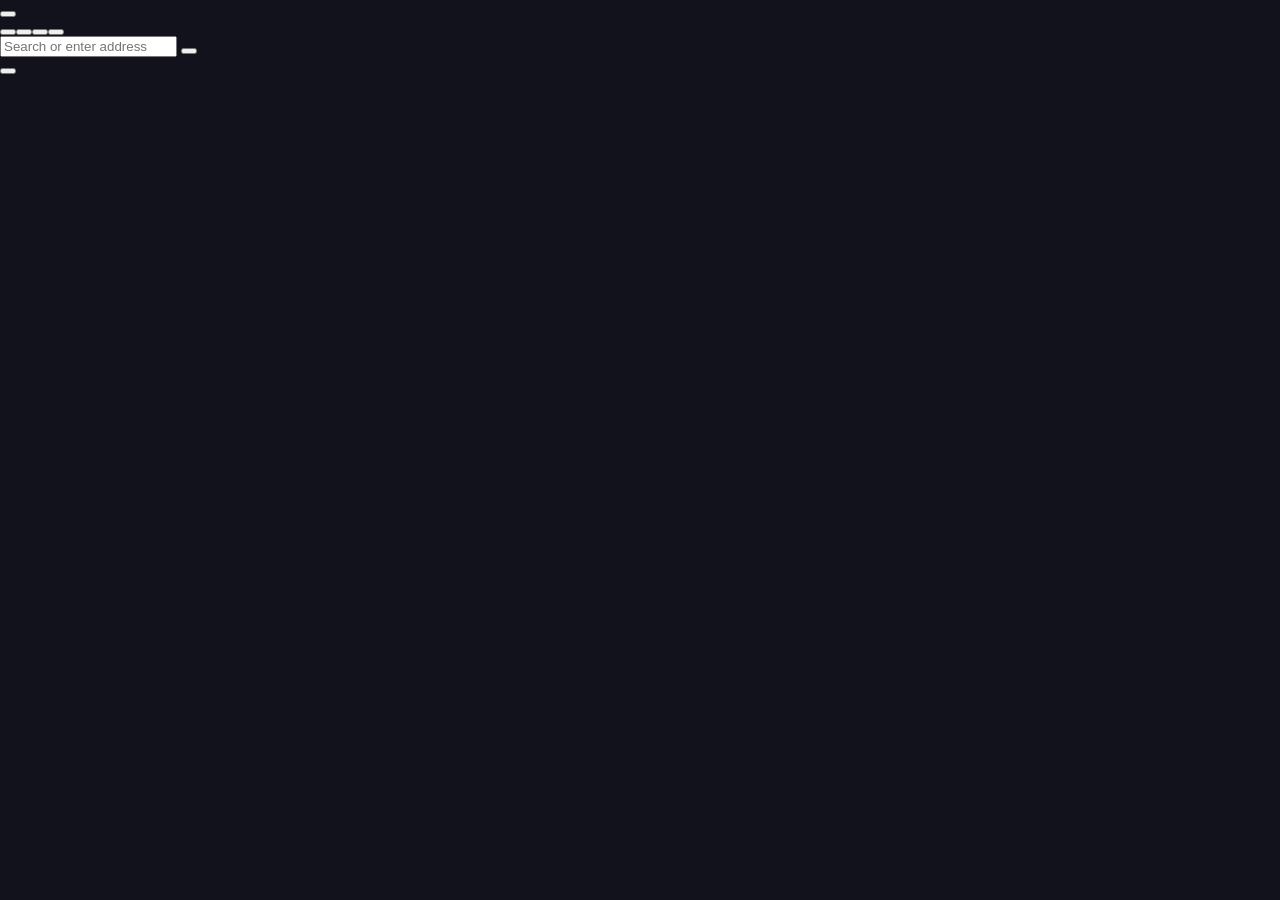
==== commit b4173c94: "upd" ====
--- a/index.html
+++ b/index.html
@@ -5,7 +5,7 @@
       }
       gtag('js', new Date());
       gtag('config', 'G-DQZPCVEF89');
-    </script><link rel="preconnect" href="https://fonts.googleapis.com" crossorigin><link rel="preconnect" href="https://fonts.gstatic.com" crossorigin><link rel="stylesheet" href="/_astro/math.CpYYXuPh.css">
+    </script><link rel="preconnect" href="https://fonts.googleapis.com" crossorigin><link rel="preconnect" href="https://fonts.gstatic.com" crossorigin><link rel="stylesheet" href="/_astro/math.Ds_ExwLQ.css">
 <style>html,body{background:#11121c;color:#fff}
 </style><script type="module" src="/_astro/page.B6nuzVct.js"></script></head> <body class="flex h-screen w-screen overflow-hidden text-gray-900" style="background:#11121c;" data-astro-cid-j7pv25f6> <div class="flex min-h-screen flex-col bg-gradient-to-br from-indigo-900 via-blue-900 to-purple-900" data-astro-cid-j7pv25f6> <nav class="flex w-full items-center justify-between bg-white/10 px-8 py-4 shadow-lg backdrop-blur-md" data-astro-cid-j7pv25f6> <div class="flex items-center gap-3" data-astro-cid-j7pv25f6> <img src="/favicon.ico" alt="Logo" class="h-8 w-8 rounded shadow" data-astro-cid-j7pv25f6> <span class="text-2xl font-bold tracking-wide text-white" data-astro-cid-j7pv25f6>Avtau LSchool</span> </div> <ul class="flex gap-8 text-sm font-medium text-white" data-astro-cid-j7pv25f6> <li data-astro-cid-j7pv25f6><a href="#math" class="transition hover:text-indigo-300" data-astro-cid-j7pv25f6>Math</a></li> <li data-astro-cid-j7pv25f6><a href="#ela" class="transition hover:text-indigo-300" data-astro-cid-j7pv25f6>Language Arts</a></li> <li data-astro-cid-j7pv25f6><a href="#science" class="transition hover:text-indigo-300" data-astro-cid-j7pv25f6>Science</a></li> <li data-astro-cid-j7pv25f6><a href="#social" class="transition hover:text-indigo-300" data-astro-cid-j7pv25f6>Social Studies</a></li> <li data-astro-cid-j7pv25f6><a href="#spanish" class="transition hover:text-indigo-300" data-astro-cid-j7pv25f6>Spanish</a></li> </ul> <button class="rounded-lg bg-indigo-600 px-4 py-2 font-semibold text-white shadow transition hover:bg-indigo-500" data-astro-cid-j7pv25f6>Sign In</button> </nav> <section class="flex flex-1 flex-col items-center justify-center px-4 py-16 text-center" data-astro-cid-j7pv25f6> <h1 class="mb-4 text-4xl font-extrabold text-white drop-shadow-lg md:text-6xl" data-astro-cid-j7pv25f6>
 Personalized K–12 Learning
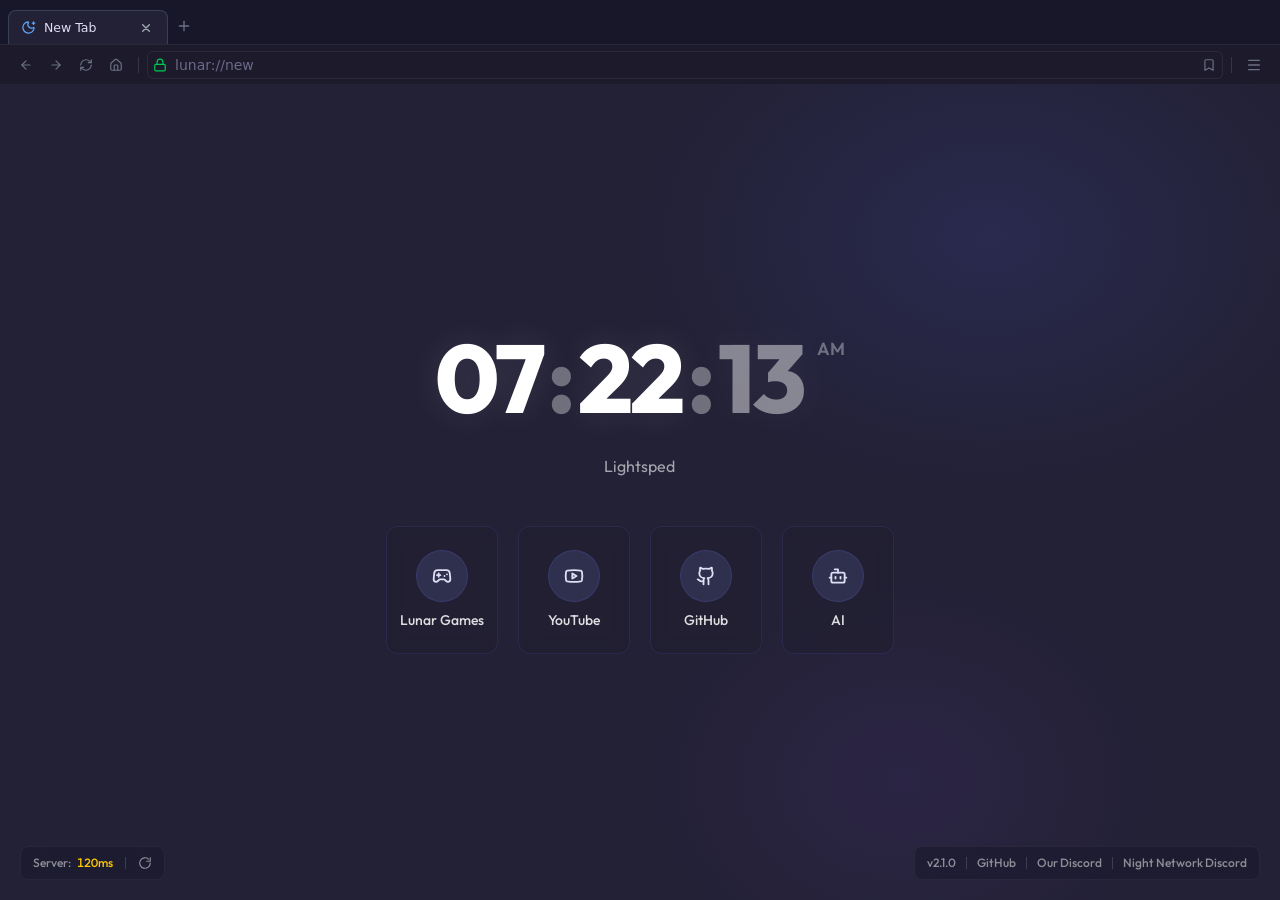
==== commit 9727d62a: "update" ====
--- a/index.html
+++ b/index.html
@@ -1,13 +1,13 @@
-<!DOCTYPE html><html lang="en" style="background:#11121c;" data-astro-cid-j7pv25f6> <head><meta charset="UTF-8"><meta name="viewport" content="width=device-width, initial-scale=1.0, viewport-fit=cover"><meta name="generator" content="Astro v5.18.0"><title>IXL | Math, Language Arts, Science, Social Studies, and Spanish</title><meta name="description" content="IXL is the world's most popular subscription-based learning site for K–12. Used by over 17 million students, IXL provides personalized learning in more than 17,000 topics, covering math, language arts, science, social studies, and Spanish. Interactive questions, awards, and certificates keep kids motivated as they master skills."><script type="module" src="/_astro/index.astro_astro_type_script_index_0_lang.eXFzIz31.js"></script><link rel="icon" type="image/x-icon" href="/favicon.ico"><script async src="https://www.googletagmanager.com/gtag/js?id=G-DQZPCVEF89"></script><script>
+<!DOCTYPE html><html lang="en" style="background:#11121c;" data-astro-cid-j7pv25f6> <head><meta charset="UTF-8"><meta name="viewport" content="width=device-width, initial-scale=1.0, viewport-fit=cover"><meta name="generator" content="Astro v6.0.8"><title>IXL | Math, Language Arts, Science, Social Studies, and Spanish</title><meta name="description" content="IXL is the world's most popular subscription-based learning site for K–12. Used by over 17 million students, IXL provides personalized learning in more than 17,000 topics, covering math, language arts, science, social studies, and Spanish. Interactive questions, awards, and certificates keep kids motivated as they master skills."><script type="module" src="/_astro/index.astro_astro_type_script_index_0_lang.CTJ9-aV4.js"></script><link rel="icon" type="image/x-icon" href="/favicon.ico"><script async src="https://www.googletagmanager.com/gtag/js?id=G-DQZPCVEF89"></script><script>
       window.dataLayer = window.dataLayer || [];
       function gtag() {
         window.dataLayer.push(arguments);
       }
       gtag('js', new Date());
       gtag('config', 'G-DQZPCVEF89');
-    </script><link rel="preconnect" href="https://fonts.googleapis.com" crossorigin><link rel="preconnect" href="https://fonts.gstatic.com" crossorigin><link rel="stylesheet" href="/_astro/math.Ds_ExwLQ.css">
+    </script><link rel="preconnect" href="https://fonts.googleapis.com" crossorigin><link rel="preconnect" href="https://fonts.gstatic.com" crossorigin><link rel="stylesheet" href="/_astro/main.DIuxAN6X.css">
 <style>html,body{background:#11121c;color:#fff}
-</style><script type="module" src="/_astro/page.B6nuzVct.js"></script></head> <body class="flex h-screen w-screen overflow-hidden text-gray-900" style="background:#11121c;" data-astro-cid-j7pv25f6> <div class="flex min-h-screen flex-col bg-gradient-to-br from-indigo-900 via-blue-900 to-purple-900" data-astro-cid-j7pv25f6> <nav class="flex w-full items-center justify-between bg-white/10 px-8 py-4 shadow-lg backdrop-blur-md" data-astro-cid-j7pv25f6> <div class="flex items-center gap-3" data-astro-cid-j7pv25f6> <img src="/favicon.ico" alt="Logo" class="h-8 w-8 rounded shadow" data-astro-cid-j7pv25f6> <span class="text-2xl font-bold tracking-wide text-white" data-astro-cid-j7pv25f6>Avtau LSchool</span> </div> <ul class="flex gap-8 text-sm font-medium text-white" data-astro-cid-j7pv25f6> <li data-astro-cid-j7pv25f6><a href="#math" class="transition hover:text-indigo-300" data-astro-cid-j7pv25f6>Math</a></li> <li data-astro-cid-j7pv25f6><a href="#ela" class="transition hover:text-indigo-300" data-astro-cid-j7pv25f6>Language Arts</a></li> <li data-astro-cid-j7pv25f6><a href="#science" class="transition hover:text-indigo-300" data-astro-cid-j7pv25f6>Science</a></li> <li data-astro-cid-j7pv25f6><a href="#social" class="transition hover:text-indigo-300" data-astro-cid-j7pv25f6>Social Studies</a></li> <li data-astro-cid-j7pv25f6><a href="#spanish" class="transition hover:text-indigo-300" data-astro-cid-j7pv25f6>Spanish</a></li> </ul> <button class="rounded-lg bg-indigo-600 px-4 py-2 font-semibold text-white shadow transition hover:bg-indigo-500" data-astro-cid-j7pv25f6>Sign In</button> </nav> <section class="flex flex-1 flex-col items-center justify-center px-4 py-16 text-center" data-astro-cid-j7pv25f6> <h1 class="mb-4 text-4xl font-extrabold text-white drop-shadow-lg md:text-6xl" data-astro-cid-j7pv25f6>
+</style><script type="module" src="/_astro/page.DkKPsu5I.js"></script></head> <body class="flex h-screen w-screen overflow-hidden text-gray-900" style="background:#11121c;" data-astro-cid-j7pv25f6> <div class="flex min-h-screen flex-col bg-gradient-to-br from-indigo-900 via-blue-900 to-purple-900" data-astro-cid-j7pv25f6> <nav class="flex w-full items-center justify-between bg-white/10 px-8 py-4 shadow-lg backdrop-blur-md" data-astro-cid-j7pv25f6> <div class="flex items-center gap-3" data-astro-cid-j7pv25f6> <img src="/favicon.ico" alt="Logo" class="h-8 w-8 rounded shadow" data-astro-cid-j7pv25f6> <span class="text-2xl font-bold tracking-wide text-white" data-astro-cid-j7pv25f6>Avtau LSchool</span> </div> <ul class="flex gap-8 text-sm font-medium text-white" data-astro-cid-j7pv25f6> <li data-astro-cid-j7pv25f6><a href="#math" class="transition hover:text-indigo-300" data-astro-cid-j7pv25f6>Math</a></li> <li data-astro-cid-j7pv25f6><a href="#ela" class="transition hover:text-indigo-300" data-astro-cid-j7pv25f6>Language Arts</a></li> <li data-astro-cid-j7pv25f6><a href="#science" class="transition hover:text-indigo-300" data-astro-cid-j7pv25f6>Science</a></li> <li data-astro-cid-j7pv25f6><a href="#social" class="transition hover:text-indigo-300" data-astro-cid-j7pv25f6>Social Studies</a></li> <li data-astro-cid-j7pv25f6><a href="#spanish" class="transition hover:text-indigo-300" data-astro-cid-j7pv25f6>Spanish</a></li> </ul> <button class="rounded-lg bg-indigo-600 px-4 py-2 font-semibold text-white shadow transition hover:bg-indigo-500" data-astro-cid-j7pv25f6>Sign In</button> </nav> <section class="flex flex-1 flex-col items-center justify-center px-4 py-16 text-center" data-astro-cid-j7pv25f6> <h1 class="mb-4 text-4xl font-extrabold text-white drop-shadow-lg md:text-6xl" data-astro-cid-j7pv25f6>
 Personalized K–12 Learning
 </h1> <h2 class="mb-6 text-xl font-semibold text-indigo-200 md:text-2xl" data-astro-cid-j7pv25f6>
 Math, Science, Reading & More
--- a/_astro/main.DIuxAN6X.css
+++ b/_astro/main.DIuxAN6X.css
@@ -0,0 +1 @@
+@import "https://fonts.googleapis.com/css2?family=Outfit:wght@400;500;600;700;800&family=Prompt:wght@400;500;600;700;800&display=swap";@layer properties{@supports (((-webkit-hyphens:none)) and (not (margin-trim:inline))) or ((-moz-orient:inline) and (not (color:rgb(from red r g b)))){*,:before,:after,::backdrop{--tw-translate-x:0;--tw-translate-y:0;--tw-translate-z:0;--tw-rotate-x:initial;--tw-rotate-y:initial;--tw-rotate-z:initial;--tw-skew-x:initial;--tw-skew-y:initial;--tw-space-y-reverse:0;--tw-space-x-reverse:0;--tw-border-style:solid;--tw-gradient-position:initial;--tw-gradient-from:#0000;--tw-gradient-via:#0000;--tw-gradient-to:#0000;--tw-gradient-stops:initial;--tw-gradient-via-stops:initial;--tw-gradient-from-position:0%;--tw-gradient-via-position:50%;--tw-gradient-to-position:100%;--tw-leading:initial;--tw-font-weight:initial;--tw-tracking:initial;--tw-ordinal:initial;--tw-slashed-zero:initial;--tw-numeric-figure:initial;--tw-numeric-spacing:initial;--tw-numeric-fraction:initial;--tw-shadow:0 0 #0000;--tw-shadow-color:initial;--tw-shadow-alpha:100%;--tw-inset-shadow:0 0 #0000;--tw-inset-shadow-color:initial;--tw-inset-shadow-alpha:100%;--tw-ring-color:initial;--tw-ring-shadow:0 0 #0000;--tw-inset-ring-color:initial;--tw-inset-ring-shadow:0 0 #0000;--tw-ring-inset:initial;--tw-ring-offset-width:0px;--tw-ring-offset-color:#fff;--tw-ring-offset-shadow:0 0 #0000;--tw-blur:initial;--tw-brightness:initial;--tw-contrast:initial;--tw-grayscale:initial;--tw-hue-rotate:initial;--tw-invert:initial;--tw-opacity:initial;--tw-saturate:initial;--tw-sepia:initial;--tw-drop-shadow:initial;--tw-drop-shadow-color:initial;--tw-drop-shadow-alpha:100%;--tw-drop-shadow-size:initial;--tw-backdrop-blur:initial;--tw-backdrop-brightness:initial;--tw-backdrop-contrast:initial;--tw-backdrop-grayscale:initial;--tw-backdrop-hue-rotate:initial;--tw-backdrop-invert:initial;--tw-backdrop-opacity:initial;--tw-backdrop-saturate:initial;--tw-backdrop-sepia:initial;--tw-duration:initial;--tw-ease:initial;--tw-scale-x:1;--tw-scale-y:1;--tw-scale-z:1}}}@layer theme{:root,:host{--font-sans:ui-sans-serif, system-ui, sans-serif, "Apple Color Emoji", "Segoe UI Emoji", "Segoe UI Symbol", "Noto Color Emoji";--font-mono:ui-monospace, SFMono-Regular, Menlo, Monaco, Consolas, "Liberation Mono", "Courier New", monospace;--color-red-500:oklch(63.7% .237 25.331);--color-orange-400:oklch(75% .183 55.934);--color-orange-500:oklch(70.5% .213 47.604);--color-amber-400:oklch(82.8% .189 84.429);--color-yellow-400:oklch(85.2% .199 91.936);--color-yellow-600:oklch(68.1% .162 75.834);--color-green-400:oklch(79.2% .209 151.711);--color-green-500:oklch(72.3% .219 149.579);--color-blue-400:oklch(70.7% .165 254.624);--color-blue-700:oklch(48.8% .243 264.376);--color-blue-800:oklch(42.4% .199 265.638);--color-blue-900:oklch(37.9% .146 265.522);--color-indigo-100:oklch(93% .034 272.788);--color-indigo-200:oklch(87% .065 274.039);--color-indigo-300:oklch(78.5% .115 274.713);--color-indigo-500:oklch(58.5% .233 277.117);--color-indigo-600:oklch(51.1% .262 276.966);--color-indigo-700:oklch(45.7% .24 277.023);--color-indigo-800:oklch(39.8% .195 277.366);--color-indigo-900:oklch(35.9% .144 278.697);--color-purple-400:oklch(71.4% .203 305.504);--color-purple-700:oklch(49.6% .265 301.924);--color-purple-800:oklch(43.8% .218 303.724);--color-purple-900:oklch(38.1% .176 304.987);--color-pink-400:oklch(71.8% .202 349.761);--color-pink-700:oklch(52.5% .223 3.958);--color-gray-300:oklch(87.2% .01 258.338);--color-gray-500:oklch(55.1% .027 264.364);--color-gray-600:oklch(44.6% .03 256.802);--color-gray-900:oklch(21% .034 264.665);--color-black:#000;--color-white:#fff;--spacing:.25rem;--container-md:28rem;--container-lg:32rem;--container-2xl:42rem;--container-4xl:56rem;--container-5xl:64rem;--container-7xl:80rem;--text-xs:.75rem;--text-xs--line-height:calc(1 / .75);--text-sm:.875rem;--text-sm--line-height:calc(1.25 / .875);--text-base:1rem;--text-base--line-height:1.5;--text-lg:1.125rem;--text-lg--line-height:calc(1.75 / 1.125);--text-xl:1.25rem;--text-xl--line-height:calc(1.75 / 1.25);--text-2xl:1.5rem;--text-2xl--line-height:calc(2 / 1.5);--text-3xl:1.875rem;--text-3xl--line-height:1.2;--text-4xl:2.25rem;--text-4xl--line-height:calc(2.5 / 2.25);--text-6xl:3.75rem;--text-6xl--line-height:1;--font-weight-normal:400;--font-weight-medium:500;--font-weight-semibold:600;--font-weight-bold:700;--font-weight-extrabold:800;--tracking-tight:-.025em;--tracking-wide:.025em;--tracking-wider:.05em;--tracking-widest:.1em;--leading-relaxed:1.625;--radius-md:.375rem;--radius-lg:.5rem;--radius-xl:.75rem;--drop-shadow-lg:0 4px 4px #00000026;--ease-out:cubic-bezier(0, 0, .2, 1);--ease-in-out:cubic-bezier(.4, 0, .2, 1);--animate-spin:spin 1s linear 1;--blur-sm:8px;--blur-md:12px;--blur-xl:24px;--default-transition-duration:.15s;--default-transition-timing-function:cubic-bezier(.4, 0, .2, 1);--default-font-family:var(--font-sans);--default-mono-font-family:var(--font-mono);--font-linux:outfit, sans-serif;--color-background:var(--background);--color-background-overlay:var(--background-overlay);--color-text-header:var(--text-header);--color-text-secondary:var(--text-secondary)}}@layer base{*,:after,:before,::backdrop{box-sizing:border-box;border:0 solid;margin:0;padding:0}::file-selector-button{box-sizing:border-box;border:0 solid;margin:0;padding:0}html,:host{-webkit-text-size-adjust:100%;tab-size:4;line-height:1.5;font-family:var(--default-font-family,ui-sans-serif, system-ui, sans-serif, "Apple Color Emoji", "Segoe UI Emoji", "Segoe UI Symbol", "Noto Color Emoji");font-feature-settings:var(--default-font-feature-settings,normal);font-variation-settings:var(--default-font-variation-settings,normal);-webkit-tap-highlight-color:transparent}hr{height:0;color:inherit;border-top-width:1px}abbr:where([title]){-webkit-text-decoration:underline dotted;text-decoration:underline dotted}h1,h2,h3,h4,h5,h6{font-size:inherit;font-weight:inherit}a{color:inherit;-webkit-text-decoration:inherit;text-decoration:inherit}b,strong{font-weight:bolder}code,kbd,samp,pre{font-family:var(--default-mono-font-family,ui-monospace, SFMono-Regular, Menlo, Monaco, Consolas, "Liberation Mono", "Courier New", monospace);font-feature-settings:var(--default-mono-font-feature-settings,normal);font-variation-settings:var(--default-mono-font-variation-settings,normal);font-size:1em}small{font-size:80%}sub,sup{vertical-align:baseline;font-size:75%;line-height:0;position:relative}sub{bottom:-.25em}sup{top:-.5em}table{text-indent:0;border-color:inherit;border-collapse:collapse}:-moz-focusring{outline:auto}progress{vertical-align:baseline}summary{display:list-item}ol,ul,menu{list-style:none}img,svg,video,canvas,audio,iframe,embed,object{vertical-align:middle;display:block}img,video{max-width:100%;height:auto}button,input,select,optgroup,textarea{font:inherit;font-feature-settings:inherit;font-variation-settings:inherit;letter-spacing:inherit;color:inherit;opacity:1;background-color:#0000;border-radius:0}::file-selector-button{font:inherit;font-feature-settings:inherit;font-variation-settings:inherit;letter-spacing:inherit;color:inherit;opacity:1;background-color:#0000;border-radius:0}:where(select:is([multiple],[size])) optgroup{font-weight:bolder}:where(select:is([multiple],[size])) optgroup option{padding-inline-start:20px}::file-selector-button{margin-inline-end:4px}::placeholder{opacity:1}@supports (not ((-webkit-appearance:-apple-pay-button))) or (contain-intrinsic-size:1px){::placeholder{color:currentColor}@supports (color:color-mix(in lab,red,red)){::placeholder{color:color-mix(in oklab,currentcolor 50%,transparent)}}}textarea{resize:vertical}::-webkit-search-decoration{-webkit-appearance:none}::-webkit-date-and-time-value{min-height:1lh;text-align:inherit}::-webkit-datetime-edit{display:inline-flex}::-webkit-datetime-edit-fields-wrapper{padding:0}::-webkit-datetime-edit{padding-block:0}::-webkit-datetime-edit-year-field{padding-block:0}::-webkit-datetime-edit-month-field{padding-block:0}::-webkit-datetime-edit-day-field{padding-block:0}::-webkit-datetime-edit-hour-field{padding-block:0}::-webkit-datetime-edit-minute-field{padding-block:0}::-webkit-datetime-edit-second-field{padding-block:0}::-webkit-datetime-edit-millisecond-field{padding-block:0}::-webkit-datetime-edit-meridiem-field{padding-block:0}::-webkit-calendar-picker-indicator{line-height:1}:-moz-ui-invalid{box-shadow:none}button,input:where([type=button],[type=reset],[type=submit]){appearance:button}::file-selector-button{appearance:button}::-webkit-inner-spin-button{height:auto}::-webkit-outer-spin-button{height:auto}[hidden]:where(:not([hidden=until-found])){display:none!important}:root{--background:#232136;--background-overlay:#1f1d2e;--border:#374151;--text-header:#e0def4;--text-secondary:#a19eb3;--background-disabled:#2a2b3c}html{font-family:var(--font-sans);background-color:var(--background);color:var(--text-secondary)}h1,h2,h3,h4,h5,h6{font-family:var(--font-accent);color:var(--text-header)}body{background-color:var(--color-background)}}@layer components{.lucide{stroke-width:2.2px;stroke-linecap:round;stroke-linejoin:round;vector-effect:non-scaling-stroke;shape-rendering:geometricprecision;vertical-align:middle;flex-shrink:0;width:1.2em;height:1.2em;display:inline-block}.toggle{background:var(--background-overlay);cursor:pointer;border:1px solid #ffffff14;border-radius:11px;width:40px;height:22px;position:relative}.toggle:after{content:"";background:var(--text-secondary);border-radius:50%;width:16px;height:16px;transition:all .15s;position:absolute;top:2px;left:2px}.toggle.active{background:#6366f1;border-color:#6366f1}.toggle.active:after{background:#fff;left:20px}.toast{animation:.2s toast}#clock,#hours,#minutes,#seconds{font-family:var(--font-linux),sans-serif!important}}@layer utilities{.pointer-events-auto{pointer-events:auto}.pointer-events-none{pointer-events:none}.visible{visibility:visible}.absolute{position:absolute}.fixed{position:fixed}.relative{position:relative}.static{position:static}.sticky{position:sticky}.inset-0{inset:calc(var(--spacing)*0)}.start{inset-inline-start:var(--spacing)}.end{inset-inline-end:var(--spacing)}.-top-1{top:calc(var(--spacing)*-1)}.-top-24{top:calc(var(--spacing)*-24)}.top-1\.5{top:calc(var(--spacing)*1.5)}.top-1\/2{top:50%}.top-2{top:calc(var(--spacing)*2)}.top-6{top:calc(var(--spacing)*6)}.top-full{top:100%}.-right-1{right:calc(var(--spacing)*-1)}.right-0{right:calc(var(--spacing)*0)}.right-1{right:calc(var(--spacing)*1)}.right-1\.5{right:calc(var(--spacing)*1.5)}.right-2{right:calc(var(--spacing)*2)}.right-3{right:calc(var(--spacing)*3)}.right-5{right:calc(var(--spacing)*5)}.right-6{right:calc(var(--spacing)*6)}.right-\[10\%\]{right:10%}.-bottom-20{bottom:calc(var(--spacing)*-20)}.bottom-0{bottom:calc(var(--spacing)*0)}.bottom-5{bottom:calc(var(--spacing)*5)}.bottom-6{bottom:calc(var(--spacing)*6)}.left-0{left:calc(var(--spacing)*0)}.left-1\.5{left:calc(var(--spacing)*1.5)}.left-1\/2{left:50%}.left-2\.5{left:calc(var(--spacing)*2.5)}.left-5{left:calc(var(--spacing)*5)}.z-0{z-index:0}.z-10{z-index:10}.z-50{z-index:50}.m-0{margin:calc(var(--spacing)*0)}.mx-0\.5{margin-inline:calc(var(--spacing)*.5)}.mx-auto{margin-inline:auto}.-mt-px{margin-top:-1px}.mt-0{margin-top:calc(var(--spacing)*0)}.mt-1\.5{margin-top:calc(var(--spacing)*1.5)}.mt-2\.5{margin-top:calc(var(--spacing)*2.5)}.mt-12{margin-top:calc(var(--spacing)*12)}.mt-auto{margin-top:auto}.mb-0\.5{margin-bottom:calc(var(--spacing)*.5)}.mb-1{margin-bottom:calc(var(--spacing)*1)}.mb-1\.5{margin-bottom:calc(var(--spacing)*1.5)}.mb-2{margin-bottom:calc(var(--spacing)*2)}.mb-2\.5{margin-bottom:calc(var(--spacing)*2.5)}.mb-3{margin-bottom:calc(var(--spacing)*3)}.mb-4{margin-bottom:calc(var(--spacing)*4)}.mb-6{margin-bottom:calc(var(--spacing)*6)}.mb-8{margin-bottom:calc(var(--spacing)*8)}.mb-10{margin-bottom:calc(var(--spacing)*10)}.ml-1{margin-left:calc(var(--spacing)*1)}.ml-2{margin-left:calc(var(--spacing)*2)}.ml-auto{margin-left:auto}.line-clamp-2{-webkit-line-clamp:2;-webkit-box-orient:vertical;display:-webkit-box;overflow:hidden}.block{display:block}.contents{display:contents}.flex{display:flex}.grid{display:grid}.hidden{display:none}.inline-block{display:inline-block}.table{display:table}.h-0\.5{height:calc(var(--spacing)*.5)}.h-3{height:calc(var(--spacing)*3)}.h-3\.5{height:calc(var(--spacing)*3.5)}.h-4{height:calc(var(--spacing)*4)}.h-5{height:calc(var(--spacing)*5)}.h-6{height:calc(var(--spacing)*6)}.h-7{height:calc(var(--spacing)*7)}.h-8{height:calc(var(--spacing)*8)}.h-9{height:calc(var(--spacing)*9)}.h-10{height:calc(var(--spacing)*10)}.h-11{height:calc(var(--spacing)*11)}.h-13{height:calc(var(--spacing)*13)}.h-28{height:calc(var(--spacing)*28)}.h-32{height:calc(var(--spacing)*32)}.h-36{height:calc(var(--spacing)*36)}.h-40{height:calc(var(--spacing)*40)}.h-\[34px\]{height:34px}.h-\[400px\]{height:400px}.h-\[500px\]{height:500px}.h-full{height:100%}.h-screen{height:100vh}.min-h-screen{min-height:100vh}.w-3{width:calc(var(--spacing)*3)}.w-3\.5{width:calc(var(--spacing)*3.5)}.w-4{width:calc(var(--spacing)*4)}.w-5{width:calc(var(--spacing)*5)}.w-6{width:calc(var(--spacing)*6)}.w-7{width:calc(var(--spacing)*7)}.w-8{width:calc(var(--spacing)*8)}.w-10{width:calc(var(--spacing)*10)}.w-13{width:calc(var(--spacing)*13)}.w-28{width:calc(var(--spacing)*28)}.w-48{width:calc(var(--spacing)*48)}.w-64{width:calc(var(--spacing)*64)}.w-\[500px\]{width:500px}.w-\[700px\]{width:700px}.w-full{width:100%}.w-px{width:1px}.w-screen{width:100vw}.max-w-2xl{max-width:var(--container-2xl)}.max-w-4xl{max-width:var(--container-4xl)}.max-w-5xl{max-width:var(--container-5xl)}.max-w-7xl{max-width:var(--container-7xl)}.max-w-\[220px\]{max-width:220px}.max-w-lg{max-width:var(--container-lg)}.max-w-md{max-width:var(--container-md)}.min-w-0{min-width:calc(var(--spacing)*0)}.min-w-60{min-width:calc(var(--spacing)*60)}.min-w-\[160px\]{min-width:160px}.flex-1{flex:1}.shrink-0{flex-shrink:0}.grow\!{flex-grow:1!important}.-translate-y-1\/2{--tw-translate-y:-50%;translate:var(--tw-translate-x) var(--tw-translate-y)}.translate-y-0{--tw-translate-y:calc(var(--spacing) * 0);translate:var(--tw-translate-x) var(--tw-translate-y)}.translate-y-full{--tw-translate-y:100%;translate:var(--tw-translate-x) var(--tw-translate-y)}.transform{transform:var(--tw-rotate-x,) var(--tw-rotate-y,) var(--tw-rotate-z,) var(--tw-skew-x,) var(--tw-skew-y,)}.animate-spin{animation:var(--animate-spin)}.cursor-pointer{cursor:pointer}.resize{resize:both}.grid-cols-1{grid-template-columns:repeat(1,minmax(0,1fr))}.grid-cols-2{grid-template-columns:repeat(2,minmax(0,1fr))}.grid-cols-4{grid-template-columns:repeat(4,minmax(0,1fr))}.flex-col{flex-direction:column}.flex-row{flex-direction:row}.flex-nowrap{flex-wrap:nowrap}.flex-wrap{flex-wrap:wrap}.items-baseline{align-items:baseline}.items-center{align-items:center}.items-end{align-items:flex-end}.justify-between{justify-content:space-between}.justify-center{justify-content:center}.justify-end{justify-content:flex-end}.gap-0\.5{gap:calc(var(--spacing)*.5)}.gap-1{gap:calc(var(--spacing)*1)}.gap-1\.5{gap:calc(var(--spacing)*1.5)}.gap-2{gap:calc(var(--spacing)*2)}.gap-2\.5{gap:calc(var(--spacing)*2.5)}.gap-3{gap:calc(var(--spacing)*3)}.gap-4{gap:calc(var(--spacing)*4)}.gap-5{gap:calc(var(--spacing)*5)}.gap-8{gap:calc(var(--spacing)*8)}:where(.space-y-1>:not(:last-child)){--tw-space-y-reverse:0;margin-block-start:calc(calc(var(--spacing)*1)*var(--tw-space-y-reverse));margin-block-end:calc(calc(var(--spacing)*1)*calc(1 - var(--tw-space-y-reverse)))}:where(.space-y-1\.5>:not(:last-child)){--tw-space-y-reverse:0;margin-block-start:calc(calc(var(--spacing)*1.5)*var(--tw-space-y-reverse));margin-block-end:calc(calc(var(--spacing)*1.5)*calc(1 - var(--tw-space-y-reverse)))}:where(.space-y-2>:not(:last-child)){--tw-space-y-reverse:0;margin-block-start:calc(calc(var(--spacing)*2)*var(--tw-space-y-reverse));margin-block-end:calc(calc(var(--spacing)*2)*calc(1 - var(--tw-space-y-reverse)))}:where(.space-y-2\.5>:not(:last-child)){--tw-space-y-reverse:0;margin-block-start:calc(calc(var(--spacing)*2.5)*var(--tw-space-y-reverse));margin-block-end:calc(calc(var(--spacing)*2.5)*calc(1 - var(--tw-space-y-reverse)))}:where(.space-y-3>:not(:last-child)){--tw-space-y-reverse:0;margin-block-start:calc(calc(var(--spacing)*3)*var(--tw-space-y-reverse));margin-block-end:calc(calc(var(--spacing)*3)*calc(1 - var(--tw-space-y-reverse)))}:where(.space-y-7>:not(:last-child)){--tw-space-y-reverse:0;margin-block-start:calc(calc(var(--spacing)*7)*var(--tw-space-y-reverse));margin-block-end:calc(calc(var(--spacing)*7)*calc(1 - var(--tw-space-y-reverse)))}:where(.space-y-8>:not(:last-child)){--tw-space-y-reverse:0;margin-block-start:calc(calc(var(--spacing)*8)*var(--tw-space-y-reverse));margin-block-end:calc(calc(var(--spacing)*8)*calc(1 - var(--tw-space-y-reverse)))}:where(.space-x-1>:not(:last-child)){--tw-space-x-reverse:0;margin-inline-start:calc(calc(var(--spacing)*1)*var(--tw-space-x-reverse));margin-inline-end:calc(calc(var(--spacing)*1)*calc(1 - var(--tw-space-x-reverse)))}:where(.space-x-3>:not(:last-child)){--tw-space-x-reverse:0;margin-inline-start:calc(calc(var(--spacing)*3)*var(--tw-space-x-reverse));margin-inline-end:calc(calc(var(--spacing)*3)*calc(1 - var(--tw-space-x-reverse)))}.self-start{align-self:flex-start}.truncate{text-overflow:ellipsis;white-space:nowrap;overflow:hidden}.overflow-hidden{overflow:hidden}.overflow-x-auto{overflow-x:auto}.overflow-y-auto{overflow-y:auto}.rounded{border-radius:.25rem}.rounded-full{border-radius:3.40282e38px}.rounded-lg{border-radius:var(--radius-lg)}.rounded-md{border-radius:var(--radius-md)}.rounded-xl{border-radius:var(--radius-xl)}.rounded-t-lg{border-top-left-radius:var(--radius-lg);border-top-right-radius:var(--radius-lg)}.rounded-b-lg{border-bottom-right-radius:var(--radius-lg);border-bottom-left-radius:var(--radius-lg)}.rounded-b-xl{border-bottom-right-radius:var(--radius-xl);border-bottom-left-radius:var(--radius-xl)}.border{border-style:var(--tw-border-style);border-width:1px}.border-x{border-inline-style:var(--tw-border-style);border-inline-width:1px}.border-t{border-top-style:var(--tw-border-style);border-top-width:1px}.border-t-0{border-top-style:var(--tw-border-style);border-top-width:0}.border-b{border-bottom-style:var(--tw-border-style);border-bottom-width:1px}.border-b-0{border-bottom-style:var(--tw-border-style);border-bottom-width:0}.border-\[\#3a3758\]{border-color:#3a3758}.border-\[\#6366f1\]{border-color:#6366f1}.border-\[\#6366f1\]\/50{border-color:#6366f180}.border-\[color\:var\(--border\)\]{border-color:var(--border)}.border-white\/5{border-color:#ffffff0d}@supports (color:color-mix(in lab,red,red)){.border-white\/5{border-color:color-mix(in oklab,var(--color-white) 5%,transparent)}}.border-white\/10{border-color:#ffffff1a}@supports (color:color-mix(in lab,red,red)){.border-white\/10{border-color:color-mix(in oklab,var(--color-white) 10%,transparent)}}.border-white\/\[0\.06\]{border-color:#ffffff0f}@supports (color:color-mix(in lab,red,red)){.border-white\/\[0\.06\]{border-color:color-mix(in oklab,var(--color-white) 6%,transparent)}}.border-white\/\[0\.07\]{border-color:#ffffff12}@supports (color:color-mix(in lab,red,red)){.border-white\/\[0\.07\]{border-color:color-mix(in oklab,var(--color-white) 7%,transparent)}}.border-white\/\[0\.08\]{border-color:#ffffff14}@supports (color:color-mix(in lab,red,red)){.border-white\/\[0\.08\]{border-color:color-mix(in oklab,var(--color-white) 8%,transparent)}}.bg-\[\#1a1a2e\]\/60{background-color:#1a1a2e99}.bg-\[\#1c1a2b\]{background-color:#1c1a2b}.bg-\[\#1e1e2f\]\/40{background-color:#1e1e2f66}.bg-\[\#1e1e2f\]\/50{background-color:#1e1e2f80}.bg-\[\#1e1e2f\]\/60{background-color:#1e1e2f99}.bg-\[\#1f1f30\]{background-color:#1f1f30}.bg-\[\#1f1f30\]\/95{background-color:#1f1f30f2}.bg-\[\#2a293f\]{background-color:#2a293f}.bg-\[\#5c59a5\]{background-color:#5c59a5}.bg-\[\#6366f1\]\/10{background-color:#6366f11a}.bg-\[\#6366f1\]\/15{background-color:#6366f126}.bg-\[\#18172a\]{background-color:#18172a}.bg-\[\#23213a\]{background-color:#23213a}.bg-\[\#252537\]\/60{background-color:#25253799}.bg-\[color\:var\(--background\)\]{background-color:var(--background)}.bg-\[color\:var\(--background-overlay\)\]{background-color:var(--background-overlay)}.bg-background{background-color:var(--color-background)}.bg-background-overlay\/50{background-color:var(--color-background-overlay)}@supports (color:color-mix(in lab,red,red)){.bg-background-overlay\/50{background-color:color-mix(in oklab,var(--color-background-overlay) 50%,transparent)}}.bg-background-overlay\/90{background-color:var(--color-background-overlay)}@supports (color:color-mix(in lab,red,red)){.bg-background-overlay\/90{background-color:color-mix(in oklab,var(--color-background-overlay) 90%,transparent)}}.bg-background\/50{background-color:var(--color-background)}@supports (color:color-mix(in lab,red,red)){.bg-background\/50{background-color:color-mix(in oklab,var(--color-background) 50%,transparent)}}.bg-background\/70{background-color:var(--color-background)}@supports (color:color-mix(in lab,red,red)){.bg-background\/70{background-color:color-mix(in oklab,var(--color-background) 70%,transparent)}}.bg-blue-700\/80{background-color:#1447e6cc}@supports (color:color-mix(in lab,red,red)){.bg-blue-700\/80{background-color:color-mix(in oklab,var(--color-blue-700) 80%,transparent)}}.bg-blue-800\/80{background-color:#193cb8cc}@supports (color:color-mix(in lab,red,red)){.bg-blue-800\/80{background-color:color-mix(in oklab,var(--color-blue-800) 80%,transparent)}}.bg-gray-900{background-color:var(--color-gray-900)}.bg-indigo-600{background-color:var(--color-indigo-600)}.bg-indigo-700\/80{background-color:#432dd7cc}@supports (color:color-mix(in lab,red,red)){.bg-indigo-700\/80{background-color:color-mix(in oklab,var(--color-indigo-700) 80%,transparent)}}.bg-indigo-800\/80{background-color:#372aaccc}@supports (color:color-mix(in lab,red,red)){.bg-indigo-800\/80{background-color:color-mix(in oklab,var(--color-indigo-800) 80%,transparent)}}.bg-orange-500\/90{background-color:#fe6e00e6}@supports (color:color-mix(in lab,red,red)){.bg-orange-500\/90{background-color:color-mix(in oklab,var(--color-orange-500) 90%,transparent)}}.bg-pink-700\/80{background-color:#c4005ccc}@supports (color:color-mix(in lab,red,red)){.bg-pink-700\/80{background-color:color-mix(in oklab,var(--color-pink-700) 80%,transparent)}}.bg-purple-700\/80{background-color:#8200dacc}@supports (color:color-mix(in lab,red,red)){.bg-purple-700\/80{background-color:color-mix(in oklab,var(--color-purple-700) 80%,transparent)}}.bg-purple-800\/80{background-color:#6e11b0cc}@supports (color:color-mix(in lab,red,red)){.bg-purple-800\/80{background-color:color-mix(in oklab,var(--color-purple-800) 80%,transparent)}}.bg-transparent{background-color:#0000}.bg-white{background-color:var(--color-white)}.bg-white\/5{background-color:#ffffff0d}@supports (color:color-mix(in lab,red,red)){.bg-white\/5{background-color:color-mix(in oklab,var(--color-white) 5%,transparent)}}.bg-white\/10{background-color:#ffffff1a}@supports (color:color-mix(in lab,red,red)){.bg-white\/10{background-color:color-mix(in oklab,var(--color-white) 10%,transparent)}}.bg-white\/15{background-color:#ffffff26}@supports (color:color-mix(in lab,red,red)){.bg-white\/15{background-color:color-mix(in oklab,var(--color-white) 15%,transparent)}}.bg-white\/\[0\.12\]{background-color:#ffffff1f}@supports (color:color-mix(in lab,red,red)){.bg-white\/\[0\.12\]{background-color:color-mix(in oklab,var(--color-white) 12%,transparent)}}.bg-yellow-600\/80{background-color:#cd8900cc}@supports (color:color-mix(in lab,red,red)){.bg-yellow-600\/80{background-color:color-mix(in oklab,var(--color-yellow-600) 80%,transparent)}}.bg-gradient-to-br{--tw-gradient-position:to bottom right in oklab;background-image:linear-gradient(var(--tw-gradient-stops))}.bg-gradient-to-t{--tw-gradient-position:to top in oklab;background-image:linear-gradient(var(--tw-gradient-stops))}.from-black\/85{--tw-gradient-from:#000000d9}@supports (color:color-mix(in lab,red,red)){.from-black\/85{--tw-gradient-from:color-mix(in oklab, var(--color-black) 85%, transparent)}}.from-black\/85{--tw-gradient-stops:var(--tw-gradient-via-stops,var(--tw-gradient-position), var(--tw-gradient-from) var(--tw-gradient-from-position), var(--tw-gradient-to) var(--tw-gradient-to-position))}.from-black\/90{--tw-gradient-from:#000000e6}@supports (color:color-mix(in lab,red,red)){.from-black\/90{--tw-gradient-from:color-mix(in oklab, var(--color-black) 90%, transparent)}}.from-black\/90{--tw-gradient-stops:var(--tw-gradient-via-stops,var(--tw-gradient-position), var(--tw-gradient-from) var(--tw-gradient-from-position), var(--tw-gradient-to) var(--tw-gradient-to-position))}.from-indigo-900{--tw-gradient-from:var(--color-indigo-900);--tw-gradient-stops:var(--tw-gradient-via-stops,var(--tw-gradient-position), var(--tw-gradient-from) var(--tw-gradient-from-position), var(--tw-gradient-to) var(--tw-gradient-to-position))}.from-indigo-900\/80{--tw-gradient-from:#312c85cc}@supports (color:color-mix(in lab,red,red)){.from-indigo-900\/80{--tw-gradient-from:color-mix(in oklab, var(--color-indigo-900) 80%, transparent)}}.from-indigo-900\/80{--tw-gradient-stops:var(--tw-gradient-via-stops,var(--tw-gradient-position), var(--tw-gradient-from) var(--tw-gradient-from-position), var(--tw-gradient-to) var(--tw-gradient-to-position))}.via-black\/30{--tw-gradient-via:#0000004d}@supports (color:color-mix(in lab,red,red)){.via-black\/30{--tw-gradient-via:color-mix(in oklab, var(--color-black) 30%, transparent)}}.via-black\/30{--tw-gradient-via-stops:var(--tw-gradient-position), var(--tw-gradient-from) var(--tw-gradient-from-position), var(--tw-gradient-via) var(--tw-gradient-via-position), var(--tw-gradient-to) var(--tw-gradient-to-position);--tw-gradient-stops:var(--tw-gradient-via-stops)}.via-black\/40{--tw-gradient-via:#0006}@supports (color:color-mix(in lab,red,red)){.via-black\/40{--tw-gradient-via:color-mix(in oklab, var(--color-black) 40%, transparent)}}.via-black\/40{--tw-gradient-via-stops:var(--tw-gradient-position), var(--tw-gradient-from) var(--tw-gradient-from-position), var(--tw-gradient-via) var(--tw-gradient-via-position), var(--tw-gradient-to) var(--tw-gradient-to-position);--tw-gradient-stops:var(--tw-gradient-via-stops)}.via-blue-900{--tw-gradient-via:var(--color-blue-900);--tw-gradient-via-stops:var(--tw-gradient-position), var(--tw-gradient-from) var(--tw-gradient-from-position), var(--tw-gradient-via) var(--tw-gradient-via-position), var(--tw-gradient-to) var(--tw-gradient-to-position);--tw-gradient-stops:var(--tw-gradient-via-stops)}.to-purple-900{--tw-gradient-to:var(--color-purple-900);--tw-gradient-stops:var(--tw-gradient-via-stops,var(--tw-gradient-position), var(--tw-gradient-from) var(--tw-gradient-from-position), var(--tw-gradient-to) var(--tw-gradient-to-position))}.to-transparent{--tw-gradient-to:transparent;--tw-gradient-stops:var(--tw-gradient-via-stops,var(--tw-gradient-position), var(--tw-gradient-from) var(--tw-gradient-from-position), var(--tw-gradient-to) var(--tw-gradient-to-position))}.bg-cover{background-size:cover}.bg-center{background-position:50%}.p-0{padding:calc(var(--spacing)*0)}.p-0\.5{padding:calc(var(--spacing)*.5)}.p-2\.5{padding:calc(var(--spacing)*2.5)}.p-3{padding:calc(var(--spacing)*3)}.p-3\.5{padding:calc(var(--spacing)*3.5)}.p-4{padding:calc(var(--spacing)*4)}.p-5{padding:calc(var(--spacing)*5)}.p-6{padding:calc(var(--spacing)*6)}.p-10{padding:calc(var(--spacing)*10)}.px-1{padding-inline:calc(var(--spacing)*1)}.px-1\.5{padding-inline:calc(var(--spacing)*1.5)}.px-2{padding-inline:calc(var(--spacing)*2)}.px-3{padding-inline:calc(var(--spacing)*3)}.px-4{padding-inline:calc(var(--spacing)*4)}.px-6{padding-inline:calc(var(--spacing)*6)}.px-8{padding-inline:calc(var(--spacing)*8)}.py-0\.5{padding-block:calc(var(--spacing)*.5)}.py-1{padding-block:calc(var(--spacing)*1)}.py-1\.5{padding-block:calc(var(--spacing)*1.5)}.py-2{padding-block:calc(var(--spacing)*2)}.py-3{padding-block:calc(var(--spacing)*3)}.py-4{padding-block:calc(var(--spacing)*4)}.py-6{padding-block:calc(var(--spacing)*6)}.py-12{padding-block:calc(var(--spacing)*12)}.py-16{padding-block:calc(var(--spacing)*16)}.pt-1\.5{padding-top:calc(var(--spacing)*1.5)}.pt-3{padding-top:calc(var(--spacing)*3)}.pr-3{padding-right:calc(var(--spacing)*3)}.pr-7{padding-right:calc(var(--spacing)*7)}.pl-2{padding-left:calc(var(--spacing)*2)}.pl-7{padding-left:calc(var(--spacing)*7)}.pl-9{padding-left:calc(var(--spacing)*9)}.text-center{text-align:center}.text-left{text-align:left}.font-linux{font-family:var(--font-linux)}.font-mono{font-family:var(--font-mono)}.font-sans{font-family:var(--font-sans)}.text-2xl{font-size:var(--text-2xl);line-height:var(--tw-leading,var(--text-2xl--line-height))}.text-3xl{font-size:var(--text-3xl);line-height:var(--tw-leading,var(--text-3xl--line-height))}.text-4xl{font-size:var(--text-4xl);line-height:var(--tw-leading,var(--text-4xl--line-height))}.text-base{font-size:var(--text-base);line-height:var(--tw-leading,var(--text-base--line-height))}.text-lg{font-size:var(--text-lg);line-height:var(--tw-leading,var(--text-lg--line-height))}.text-sm{font-size:var(--text-sm);line-height:var(--tw-leading,var(--text-sm--line-height))}.text-xl{font-size:var(--text-xl);line-height:var(--tw-leading,var(--text-xl--line-height))}.text-xs{font-size:var(--text-xs);line-height:var(--tw-leading,var(--text-xs--line-height))}.text-\[9px\]{font-size:9px}.text-\[10px\]{font-size:10px}.text-\[11px\]{font-size:11px}.text-\[12px\]{font-size:12px}.text-\[clamp\(0\.75rem\,2\.2vw\,1\.1rem\)\]{font-size:clamp(.75rem,2.2vw,1.1rem)}.text-\[clamp\(2\.75rem\,9vw\,6rem\)\]{font-size:clamp(2.75rem,9vw,6rem)}.leading-none{--tw-leading:1;line-height:1}.leading-relaxed{--tw-leading:var(--leading-relaxed);line-height:var(--leading-relaxed)}.font-bold{--tw-font-weight:var(--font-weight-bold);font-weight:var(--font-weight-bold)}.font-extrabold{--tw-font-weight:var(--font-weight-extrabold);font-weight:var(--font-weight-extrabold)}.font-medium{--tw-font-weight:var(--font-weight-medium);font-weight:var(--font-weight-medium)}.font-normal{--tw-font-weight:var(--font-weight-normal);font-weight:var(--font-weight-normal)}.font-semibold{--tw-font-weight:var(--font-weight-semibold);font-weight:var(--font-weight-semibold)}.tracking-tight{--tw-tracking:var(--tracking-tight);letter-spacing:var(--tracking-tight)}.tracking-wide{--tw-tracking:var(--tracking-wide);letter-spacing:var(--tracking-wide)}.tracking-wider{--tw-tracking:var(--tracking-wider);letter-spacing:var(--tracking-wider)}.tracking-widest{--tw-tracking:var(--tracking-widest);letter-spacing:var(--tracking-widest)}.text-\[\#6366f1\]{color:#6366f1}.text-\[color\:var\(--text-header\)\]{color:var(--text-header)}.text-\[color\:var\(--text-secondary\)\]{color:var(--text-secondary)}.text-amber-400{color:var(--color-amber-400)}.text-blue-400{color:var(--color-blue-400)}.text-gray-300{color:var(--color-gray-300)}.text-gray-300\/80{color:#d1d5dccc}@supports (color:color-mix(in lab,red,red)){.text-gray-300\/80{color:color-mix(in oklab,var(--color-gray-300) 80%,transparent)}}.text-gray-500{color:var(--color-gray-500)}.text-gray-600{color:var(--color-gray-600)}.text-gray-900{color:var(--color-gray-900)}.text-green-400{color:var(--color-green-400)}.text-green-500{color:var(--color-green-500)}.text-indigo-100{color:var(--color-indigo-100)}.text-indigo-200{color:var(--color-indigo-200)}.text-indigo-700{color:var(--color-indigo-700)}.text-orange-400{color:var(--color-orange-400)}.text-orange-400\/80{color:#ff8b1acc}@supports (color:color-mix(in lab,red,red)){.text-orange-400\/80{color:color-mix(in oklab,var(--color-orange-400) 80%,transparent)}}.text-pink-400{color:var(--color-pink-400)}.text-purple-400{color:var(--color-purple-400)}.text-red-500{color:var(--color-red-500)}.text-text-header{color:var(--color-text-header)}.text-text-secondary{color:var(--color-text-secondary)}.text-white{color:var(--color-white)}.text-white\/20{color:#fff3}@supports (color:color-mix(in lab,red,red)){.text-white\/20{color:color-mix(in oklab,var(--color-white) 20%,transparent)}}.text-white\/40{color:#fff6}@supports (color:color-mix(in lab,red,red)){.text-white\/40{color:color-mix(in oklab,var(--color-white) 40%,transparent)}}.text-white\/45{color:#ffffff73}@supports (color:color-mix(in lab,red,red)){.text-white\/45{color:color-mix(in oklab,var(--color-white) 45%,transparent)}}.text-white\/50{color:#ffffff80}@supports (color:color-mix(in lab,red,red)){.text-white\/50{color:color-mix(in oklab,var(--color-white) 50%,transparent)}}.text-white\/55{color:#ffffff8c}@supports (color:color-mix(in lab,red,red)){.text-white\/55{color:color-mix(in oklab,var(--color-white) 55%,transparent)}}.text-white\/60{color:#fff9}@supports (color:color-mix(in lab,red,red)){.text-white\/60{color:color-mix(in oklab,var(--color-white) 60%,transparent)}}.text-white\/70{color:#ffffffb3}@supports (color:color-mix(in lab,red,red)){.text-white\/70{color:color-mix(in oklab,var(--color-white) 70%,transparent)}}.text-white\/80{color:#fffc}@supports (color:color-mix(in lab,red,red)){.text-white\/80{color:color-mix(in oklab,var(--color-white) 80%,transparent)}}.text-white\/85{color:#ffffffd9}@supports (color:color-mix(in lab,red,red)){.text-white\/85{color:color-mix(in oklab,var(--color-white) 85%,transparent)}}.text-white\/90{color:#ffffffe6}@supports (color:color-mix(in lab,red,red)){.text-white\/90{color:color-mix(in oklab,var(--color-white) 90%,transparent)}}.text-yellow-400{color:var(--color-yellow-400)}.uppercase{text-transform:uppercase}.tabular-nums{--tw-numeric-spacing:tabular-nums;font-variant-numeric:var(--tw-ordinal,) var(--tw-slashed-zero,) var(--tw-numeric-figure,) var(--tw-numeric-spacing,) var(--tw-numeric-fraction,)}.placeholder-white\/40::placeholder{color:#fff6}@supports (color:color-mix(in lab,red,red)){.placeholder-white\/40::placeholder{color:color-mix(in oklab,var(--color-white) 40%,transparent)}}.caret-white{caret-color:var(--color-white)}.opacity-0{opacity:0}.opacity-35{opacity:.35}.opacity-45{opacity:.45}.opacity-60{opacity:.6}.opacity-70{opacity:.7}.opacity-100{opacity:1}.opacity-\[0\.08\]{opacity:.08}.opacity-\[0\.13\]{opacity:.13}.shadow{--tw-shadow:0 1px 3px 0 var(--tw-shadow-color,#0000001a), 0 1px 2px -1px var(--tw-shadow-color,#0000001a);box-shadow:var(--tw-inset-shadow),var(--tw-inset-ring-shadow),var(--tw-ring-offset-shadow),var(--tw-ring-shadow),var(--tw-shadow)}.shadow-2xl{--tw-shadow:0 25px 50px -12px var(--tw-shadow-color,#00000040);box-shadow:var(--tw-inset-shadow),var(--tw-inset-ring-shadow),var(--tw-ring-offset-shadow),var(--tw-ring-shadow),var(--tw-shadow)}.shadow-\[0_2px_12px_\#23213640\]{--tw-shadow:0 2px 12px var(--tw-shadow-color,#23213640);box-shadow:var(--tw-inset-shadow),var(--tw-inset-ring-shadow),var(--tw-ring-offset-shadow),var(--tw-ring-shadow),var(--tw-shadow)}.shadow-lg{--tw-shadow:0 10px 15px -3px var(--tw-shadow-color,#0000001a), 0 4px 6px -4px var(--tw-shadow-color,#0000001a);box-shadow:var(--tw-inset-shadow),var(--tw-inset-ring-shadow),var(--tw-ring-offset-shadow),var(--tw-ring-shadow),var(--tw-shadow)}.ring-2{--tw-ring-shadow:var(--tw-ring-inset,) 0 0 0 calc(2px + var(--tw-ring-offset-width)) var(--tw-ring-color,currentcolor);box-shadow:var(--tw-inset-shadow),var(--tw-inset-ring-shadow),var(--tw-ring-offset-shadow),var(--tw-ring-shadow),var(--tw-shadow)}.ring-\[\#6366f1\]\/20{--tw-ring-color:oklab(58.5404% .0252827 -.202483/.2)}.blur{--tw-blur:blur(8px);filter:var(--tw-blur,) var(--tw-brightness,) var(--tw-contrast,) var(--tw-grayscale,) var(--tw-hue-rotate,) var(--tw-invert,) var(--tw-saturate,) var(--tw-sepia,) var(--tw-drop-shadow,)}.drop-shadow{--tw-drop-shadow-size:drop-shadow(0 1px 2px var(--tw-drop-shadow-color,#0000001a)) drop-shadow(0 1px 1px var(--tw-drop-shadow-color,#0000000f));--tw-drop-shadow:drop-shadow(0 1px 2px #0000001a) drop-shadow(0 1px 1px #0000000f);filter:var(--tw-blur,) var(--tw-brightness,) var(--tw-contrast,) var(--tw-grayscale,) var(--tw-hue-rotate,) var(--tw-invert,) var(--tw-saturate,) var(--tw-sepia,) var(--tw-drop-shadow,)}.drop-shadow-\[0_0_22px_\#60a5fa\]{--tw-drop-shadow-size:drop-shadow(0 0 22px var(--tw-drop-shadow-color,#60a5fa));--tw-drop-shadow:var(--tw-drop-shadow-size);filter:var(--tw-blur,) var(--tw-brightness,) var(--tw-contrast,) var(--tw-grayscale,) var(--tw-hue-rotate,) var(--tw-invert,) var(--tw-saturate,) var(--tw-sepia,) var(--tw-drop-shadow,)}.drop-shadow-lg{--tw-drop-shadow-size:drop-shadow(0 4px 4px var(--tw-drop-shadow-color,#00000026));--tw-drop-shadow:drop-shadow(var(--drop-shadow-lg));filter:var(--tw-blur,) var(--tw-brightness,) var(--tw-contrast,) var(--tw-grayscale,) var(--tw-hue-rotate,) var(--tw-invert,) var(--tw-saturate,) var(--tw-sepia,) var(--tw-drop-shadow,)}.filter{filter:var(--tw-blur,) var(--tw-brightness,) var(--tw-contrast,) var(--tw-grayscale,) var(--tw-hue-rotate,) var(--tw-invert,) var(--tw-saturate,) var(--tw-sepia,) var(--tw-drop-shadow,)}.backdrop-blur-md{--tw-backdrop-blur:blur(var(--blur-md));-webkit-backdrop-filter:var(--tw-backdrop-blur,) var(--tw-backdrop-brightness,) var(--tw-backdrop-contrast,) var(--tw-backdrop-grayscale,) var(--tw-backdrop-hue-rotate,) var(--tw-backdrop-invert,) var(--tw-backdrop-opacity,) var(--tw-backdrop-saturate,) var(--tw-backdrop-sepia,);backdrop-filter:var(--tw-backdrop-blur,) var(--tw-backdrop-brightness,) var(--tw-backdrop-contrast,) var(--tw-backdrop-grayscale,) var(--tw-backdrop-hue-rotate,) var(--tw-backdrop-invert,) var(--tw-backdrop-opacity,) var(--tw-backdrop-saturate,) var(--tw-backdrop-sepia,)}.backdrop-blur-sm{--tw-backdrop-blur:blur(var(--blur-sm));-webkit-backdrop-filter:var(--tw-backdrop-blur,) var(--tw-backdrop-brightness,) var(--tw-backdrop-contrast,) var(--tw-backdrop-grayscale,) var(--tw-backdrop-hue-rotate,) var(--tw-backdrop-invert,) var(--tw-backdrop-opacity,) var(--tw-backdrop-saturate,) var(--tw-backdrop-sepia,);backdrop-filter:var(--tw-backdrop-blur,) var(--tw-backdrop-brightness,) var(--tw-backdrop-contrast,) var(--tw-backdrop-grayscale,) var(--tw-backdrop-hue-rotate,) var(--tw-backdrop-invert,) var(--tw-backdrop-opacity,) var(--tw-backdrop-saturate,) var(--tw-backdrop-sepia,)}.backdrop-blur-xl{--tw-backdrop-blur:blur(var(--blur-xl));-webkit-backdrop-filter:var(--tw-backdrop-blur,) var(--tw-backdrop-brightness,) var(--tw-backdrop-contrast,) var(--tw-backdrop-grayscale,) var(--tw-backdrop-hue-rotate,) var(--tw-backdrop-invert,) var(--tw-backdrop-opacity,) var(--tw-backdrop-saturate,) var(--tw-backdrop-sepia,);backdrop-filter:var(--tw-backdrop-blur,) var(--tw-backdrop-brightness,) var(--tw-backdrop-contrast,) var(--tw-backdrop-grayscale,) var(--tw-backdrop-hue-rotate,) var(--tw-backdrop-invert,) var(--tw-backdrop-opacity,) var(--tw-backdrop-saturate,) var(--tw-backdrop-sepia,)}.transition{transition-property:color,background-color,border-color,outline-color,text-decoration-color,fill,stroke,--tw-gradient-from,--tw-gradient-via,--tw-gradient-to,opacity,box-shadow,transform,translate,scale,rotate,filter,-webkit-backdrop-filter,backdrop-filter,display,content-visibility,overlay,pointer-events;transition-timing-function:var(--tw-ease,var(--default-transition-timing-function));transition-duration:var(--tw-duration,var(--default-transition-duration))}.transition-all{transition-property:all;transition-timing-function:var(--tw-ease,var(--default-transition-timing-function));transition-duration:var(--tw-duration,var(--default-transition-duration))}.transition-colors{transition-property:color,background-color,border-color,outline-color,text-decoration-color,fill,stroke,--tw-gradient-from,--tw-gradient-via,--tw-gradient-to;transition-timing-function:var(--tw-ease,var(--default-transition-timing-function));transition-duration:var(--tw-duration,var(--default-transition-duration))}.transition-opacity{transition-property:opacity;transition-timing-function:var(--tw-ease,var(--default-transition-timing-function));transition-duration:var(--tw-duration,var(--default-transition-duration))}.transition-transform{transition-property:transform,translate,scale,rotate;transition-timing-function:var(--tw-ease,var(--default-transition-timing-function));transition-duration:var(--tw-duration,var(--default-transition-duration))}.duration-150{--tw-duration:.15s;transition-duration:.15s}.duration-200{--tw-duration:.2s;transition-duration:.2s}.duration-300{--tw-duration:.3s;transition-duration:.3s}.duration-500{--tw-duration:.5s;transition-duration:.5s}.ease-in-out{--tw-ease:var(--ease-in-out);transition-timing-function:var(--ease-in-out)}.ease-out{--tw-ease:var(--ease-out);transition-timing-function:var(--ease-out)}.select-none{-webkit-user-select:none;user-select:none}@media (hover:hover){.group-hover\:scale-110:is(:where(.group):hover *){--tw-scale-x:110%;--tw-scale-y:110%;--tw-scale-z:110%;scale:var(--tw-scale-x) var(--tw-scale-y)}.group-hover\:rotate-180:is(:where(.group):hover *){rotate:180deg}.group-hover\:text-white:is(:where(.group):hover *){color:var(--color-white)}.group-hover\:opacity-85:is(:where(.group):hover *){opacity:.85}.group-hover\:opacity-90:is(:where(.group):hover *){opacity:.9}}.placeholder\:text-sm::placeholder{font-size:var(--text-sm);line-height:var(--tw-leading,var(--text-sm--line-height))}.placeholder\:text-gray-600::placeholder{color:var(--color-gray-600)}@media (hover:hover){.hover\:-translate-y-0\.5:hover{--tw-translate-y:calc(var(--spacing) * -.5);translate:var(--tw-translate-x) var(--tw-translate-y)}.hover\:-translate-y-px:hover{--tw-translate-y:-1px;translate:var(--tw-translate-x) var(--tw-translate-y)}.hover\:scale-\[1\.01\]:hover{scale:1.01}.hover\:scale-\[1\.02\]:hover{scale:1.02}.hover\:scale-\[1\.03\]:hover{scale:1.03}.hover\:rotate-180:hover{rotate:180deg}.hover\:border-indigo-500\/20:hover{border-color:#625fff33}@supports (color:color-mix(in lab,red,red)){.hover\:border-indigo-500\/20:hover{border-color:color-mix(in oklab,var(--color-indigo-500) 20%,transparent)}}.hover\:border-indigo-500\/30:hover{border-color:#625fff4d}@supports (color:color-mix(in lab,red,red)){.hover\:border-indigo-500\/30:hover{border-color:color-mix(in oklab,var(--color-indigo-500) 30%,transparent)}}.hover\:border-white\/\[0\.14\]:hover{border-color:#ffffff24}@supports (color:color-mix(in lab,red,red)){.hover\:border-white\/\[0\.14\]:hover{border-color:color-mix(in oklab,var(--color-white) 14%,transparent)}}.hover\:border-white\/\[0\.15\]:hover{border-color:#ffffff26}@supports (color:color-mix(in lab,red,red)){.hover\:border-white\/\[0\.15\]:hover{border-color:color-mix(in oklab,var(--color-white) 15%,transparent)}}.hover\:bg-\[\#2a293f\]:hover{background-color:#2a293f}.hover\:bg-\[color\:var\(--background\)\]:hover{background-color:var(--background)}.hover\:bg-background\/70:hover{background-color:var(--color-background)}@supports (color:color-mix(in lab,red,red)){.hover\:bg-background\/70:hover{background-color:color-mix(in oklab,var(--color-background) 70%,transparent)}}.hover\:bg-indigo-100:hover{background-color:var(--color-indigo-100)}.hover\:bg-indigo-500:hover{background-color:var(--color-indigo-500)}.hover\:bg-indigo-500\/5:hover{background-color:#625fff0d}@supports (color:color-mix(in lab,red,red)){.hover\:bg-indigo-500\/5:hover{background-color:color-mix(in oklab,var(--color-indigo-500) 5%,transparent)}}.hover\:bg-white\/5:hover{background-color:#ffffff0d}@supports (color:color-mix(in lab,red,red)){.hover\:bg-white\/5:hover{background-color:color-mix(in oklab,var(--color-white) 5%,transparent)}}.hover\:bg-white\/8:hover{background-color:#ffffff14}@supports (color:color-mix(in lab,red,red)){.hover\:bg-white\/8:hover{background-color:color-mix(in oklab,var(--color-white) 8%,transparent)}}.hover\:bg-white\/10:hover{background-color:#ffffff1a}@supports (color:color-mix(in lab,red,red)){.hover\:bg-white\/10:hover{background-color:color-mix(in oklab,var(--color-white) 10%,transparent)}}.hover\:text-\[\#6366f1\]:hover{color:#6366f1}.hover\:text-indigo-300:hover{color:var(--color-indigo-300)}.hover\:text-text-header:hover{color:var(--color-text-header)}.hover\:text-white:hover{color:var(--color-white)}.hover\:text-white\/80:hover{color:#fffc}@supports (color:color-mix(in lab,red,red)){.hover\:text-white\/80:hover{color:color-mix(in oklab,var(--color-white) 80%,transparent)}}.hover\:opacity-85:hover{opacity:.85}.hover\:shadow-lg:hover{--tw-shadow:0 10px 15px -3px var(--tw-shadow-color,#0000001a), 0 4px 6px -4px var(--tw-shadow-color,#0000001a);box-shadow:var(--tw-inset-shadow),var(--tw-inset-ring-shadow),var(--tw-ring-offset-shadow),var(--tw-ring-shadow),var(--tw-shadow)}.hover\:shadow-black\/20:hover{--tw-shadow-color:#0003}@supports (color:color-mix(in lab,red,red)){.hover\:shadow-black\/20:hover{--tw-shadow-color:color-mix(in oklab, color-mix(in oklab, var(--color-black) 20%, transparent) var(--tw-shadow-alpha), transparent)}}.hover\:shadow-black\/30:hover{--tw-shadow-color:#0000004d}@supports (color:color-mix(in lab,red,red)){.hover\:shadow-black\/30:hover{--tw-shadow-color:color-mix(in oklab, color-mix(in oklab, var(--color-black) 30%, transparent) var(--tw-shadow-alpha), transparent)}}.hover\:shadow-black\/40:hover{--tw-shadow-color:#0006}@supports (color:color-mix(in lab,red,red)){.hover\:shadow-black\/40:hover{--tw-shadow-color:color-mix(in oklab, color-mix(in oklab, var(--color-black) 40%, transparent) var(--tw-shadow-alpha), transparent)}}}.focus\:border-indigo-500\/40:focus{border-color:#625fff66}@supports (color:color-mix(in lab,red,red)){.focus\:border-indigo-500\/40:focus{border-color:color-mix(in oklab,var(--color-indigo-500) 40%,transparent)}}.focus\:border-white\/\[0\.18\]:focus{border-color:#ffffff2e}@supports (color:color-mix(in lab,red,red)){.focus\:border-white\/\[0\.18\]:focus{border-color:color-mix(in oklab,var(--color-white) 18%,transparent)}}.focus\:ring-2:focus{--tw-ring-shadow:var(--tw-ring-inset,) 0 0 0 calc(2px + var(--tw-ring-offset-width)) var(--tw-ring-color,currentcolor);box-shadow:var(--tw-inset-shadow),var(--tw-inset-ring-shadow),var(--tw-ring-offset-shadow),var(--tw-ring-shadow),var(--tw-shadow)}.focus\:ring-indigo-500\/10:focus{--tw-ring-color:#625fff1a}@supports (color:color-mix(in lab,red,red)){.focus\:ring-indigo-500\/10:focus{--tw-ring-color:color-mix(in oklab, var(--color-indigo-500) 10%, transparent)}}.focus\:outline-none:focus{--tw-outline-style:none;outline-style:none}.active\:translate-y-0:active{--tw-translate-y:calc(var(--spacing) * 0);translate:var(--tw-translate-x) var(--tw-translate-y)}.active\:scale-\[0\.97\]:active{scale:.97}.active\:scale-\[0\.98\]:active{scale:.98}.disabled\:opacity-40:disabled{opacity:.4}@media (hover:hover){.disabled\:hover\:border-white\/5:disabled:hover{border-color:#ffffff0d}@supports (color:color-mix(in lab,red,red)){.disabled\:hover\:border-white\/5:disabled:hover{border-color:color-mix(in oklab,var(--color-white) 5%,transparent)}}}@media (min-width:40rem){.sm\:grid-cols-2{grid-template-columns:repeat(2,minmax(0,1fr))}.sm\:grid-cols-3{grid-template-columns:repeat(3,minmax(0,1fr))}.sm\:grid-cols-4{grid-template-columns:repeat(4,minmax(0,1fr))}}@media (min-width:48rem){.md\:grid-cols-3{grid-template-columns:repeat(3,minmax(0,1fr))}.md\:grid-cols-4{grid-template-columns:repeat(4,minmax(0,1fr))}.md\:p-8{padding:calc(var(--spacing)*8)}.md\:px-0{padding-inline:calc(var(--spacing)*0)}.md\:text-2xl{font-size:var(--text-2xl);line-height:var(--tw-leading,var(--text-2xl--line-height))}.md\:text-6xl{font-size:var(--text-6xl);line-height:var(--tw-leading,var(--text-6xl--line-height))}}@media (min-width:64rem){.lg\:block{display:block}.lg\:grid-cols-4{grid-template-columns:repeat(4,minmax(0,1fr))}.lg\:grid-cols-6{grid-template-columns:repeat(6,minmax(0,1fr))}}}@property --tw-translate-x{syntax:"*";inherits:false;initial-value:0}@property --tw-translate-y{syntax:"*";inherits:false;initial-value:0}@property --tw-translate-z{syntax:"*";inherits:false;initial-value:0}@property --tw-rotate-x{syntax:"*";inherits:false}@property --tw-rotate-y{syntax:"*";inherits:false}@property --tw-rotate-z{syntax:"*";inherits:false}@property --tw-skew-x{syntax:"*";inherits:false}@property --tw-skew-y{syntax:"*";inherits:false}@property --tw-space-y-reverse{syntax:"*";inherits:false;initial-value:0}@property --tw-space-x-reverse{syntax:"*";inherits:false;initial-value:0}@property --tw-border-style{syntax:"*";inherits:false;initial-value:solid}@property --tw-gradient-position{syntax:"*";inherits:false}@property --tw-gradient-from{syntax:"<color>";inherits:false;initial-value:#0000}@property --tw-gradient-via{syntax:"<color>";inherits:false;initial-value:#0000}@property --tw-gradient-to{syntax:"<color>";inherits:false;initial-value:#0000}@property --tw-gradient-stops{syntax:"*";inherits:false}@property --tw-gradient-via-stops{syntax:"*";inherits:false}@property --tw-gradient-from-position{syntax:"<length-percentage>";inherits:false;initial-value:0%}@property --tw-gradient-via-position{syntax:"<length-percentage>";inherits:false;initial-value:50%}@property --tw-gradient-to-position{syntax:"<length-percentage>";inherits:false;initial-value:100%}@property --tw-leading{syntax:"*";inherits:false}@property --tw-font-weight{syntax:"*";inherits:false}@property --tw-tracking{syntax:"*";inherits:false}@property --tw-ordinal{syntax:"*";inherits:false}@property --tw-slashed-zero{syntax:"*";inherits:false}@property --tw-numeric-figure{syntax:"*";inherits:false}@property --tw-numeric-spacing{syntax:"*";inherits:false}@property --tw-numeric-fraction{syntax:"*";inherits:false}@property --tw-shadow{syntax:"*";inherits:false;initial-value:0 0#0000}@property --tw-shadow-color{syntax:"*";inherits:false}@property --tw-shadow-alpha{syntax:"<percentage>";inherits:false;initial-value:100%}@property --tw-inset-shadow{syntax:"*";inherits:false;initial-value:0 0#0000}@property --tw-inset-shadow-color{syntax:"*";inherits:false}@property --tw-inset-shadow-alpha{syntax:"<percentage>";inherits:false;initial-value:100%}@property --tw-ring-color{syntax:"*";inherits:false}@property --tw-ring-shadow{syntax:"*";inherits:false;initial-value:0 0#0000}@property --tw-inset-ring-color{syntax:"*";inherits:false}@property --tw-inset-ring-shadow{syntax:"*";inherits:false;initial-value:0 0#0000}@property --tw-ring-inset{syntax:"*";inherits:false}@property --tw-ring-offset-width{syntax:"<length>";inherits:false;initial-value:0}@property --tw-ring-offset-color{syntax:"*";inherits:false;initial-value:#fff}@property --tw-ring-offset-shadow{syntax:"*";inherits:false;initial-value:0 0#0000}@property --tw-blur{syntax:"*";inherits:false}@property --tw-brightness{syntax:"*";inherits:false}@property --tw-contrast{syntax:"*";inherits:false}@property --tw-grayscale{syntax:"*";inherits:false}@property --tw-hue-rotate{syntax:"*";inherits:false}@property --tw-invert{syntax:"*";inherits:false}@property --tw-opacity{syntax:"*";inherits:false}@property --tw-saturate{syntax:"*";inherits:false}@property --tw-sepia{syntax:"*";inherits:false}@property --tw-drop-shadow{syntax:"*";inherits:false}@property --tw-drop-shadow-color{syntax:"*";inherits:false}@property --tw-drop-shadow-alpha{syntax:"<percentage>";inherits:false;initial-value:100%}@property --tw-drop-shadow-size{syntax:"*";inherits:false}@property --tw-backdrop-blur{syntax:"*";inherits:false}@property --tw-backdrop-brightness{syntax:"*";inherits:false}@property --tw-backdrop-contrast{syntax:"*";inherits:false}@property --tw-backdrop-grayscale{syntax:"*";inherits:false}@property --tw-backdrop-hue-rotate{syntax:"*";inherits:false}@property --tw-backdrop-invert{syntax:"*";inherits:false}@property --tw-backdrop-opacity{syntax:"*";inherits:false}@property --tw-backdrop-saturate{syntax:"*";inherits:false}@property --tw-backdrop-sepia{syntax:"*";inherits:false}@property --tw-duration{syntax:"*";inherits:false}@property --tw-ease{syntax:"*";inherits:false}@property --tw-scale-x{syntax:"*";inherits:false;initial-value:1}@property --tw-scale-y{syntax:"*";inherits:false;initial-value:1}@property --tw-scale-z{syntax:"*";inherits:false;initial-value:1}@keyframes spin{0%{transform:rotate(0)}to{transform:rotate(360deg)}}
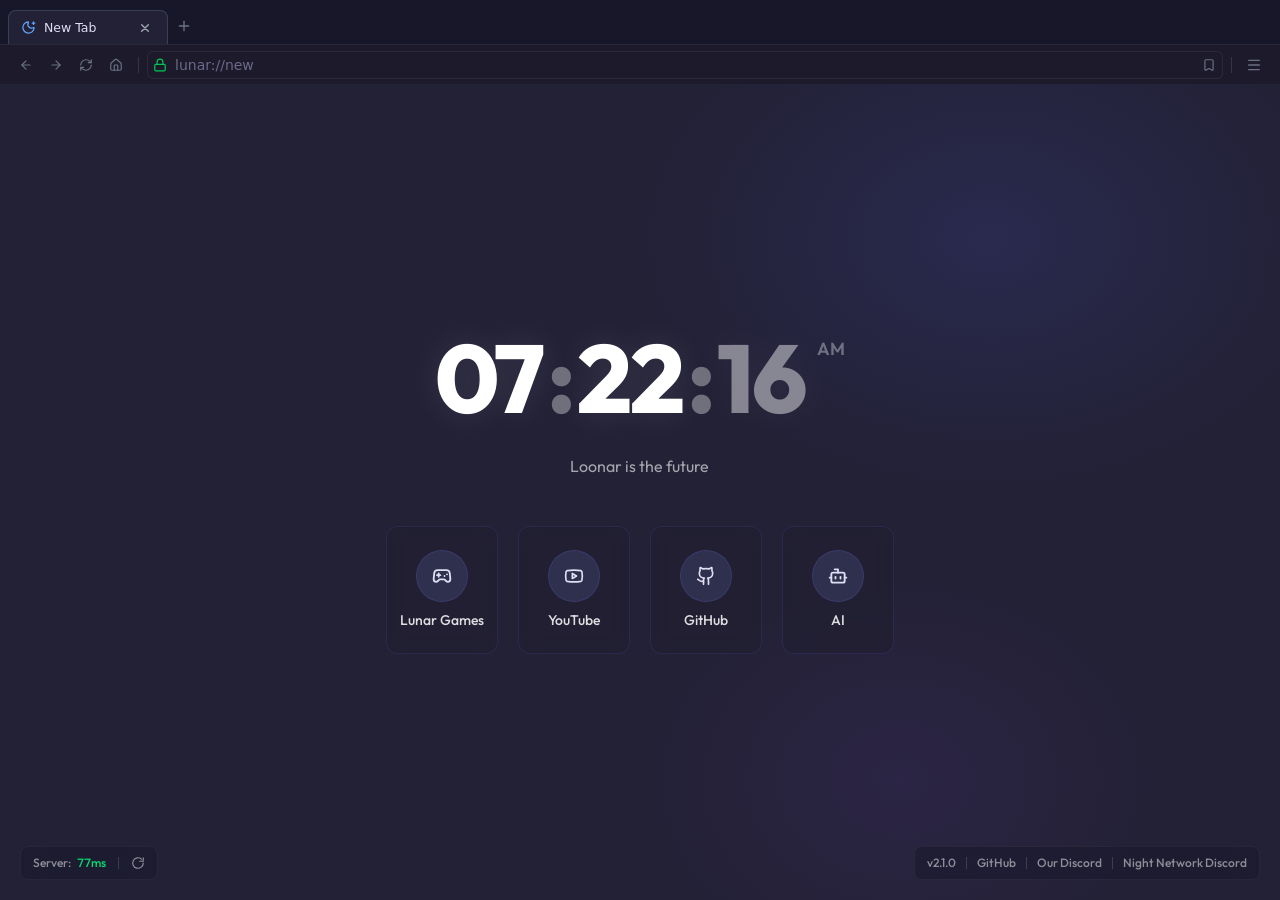
==== commit b4231463: "tex" ====
--- a/index.html
+++ b/index.html
@@ -1,13 +1,13 @@
-<!DOCTYPE html><html lang="en" style="background:#11121c;" data-astro-cid-j7pv25f6> <head><meta charset="UTF-8"><meta name="viewport" content="width=device-width, initial-scale=1.0, viewport-fit=cover"><meta name="generator" content="Astro v6.0.8"><title>IXL | Math, Language Arts, Science, Social Studies, and Spanish</title><meta name="description" content="IXL is the world's most popular subscription-based learning site for K–12. Used by over 17 million students, IXL provides personalized learning in more than 17,000 topics, covering math, language arts, science, social studies, and Spanish. Interactive questions, awards, and certificates keep kids motivated as they master skills."><script type="module" src="/_astro/index.astro_astro_type_script_index_0_lang.CTJ9-aV4.js"></script><link rel="icon" type="image/x-icon" href="/favicon.ico"><script async src="https://www.googletagmanager.com/gtag/js?id=G-DQZPCVEF89"></script><script>
+<!DOCTYPE html><html lang="en" style="background:#11121c;" data-astro-cid-j7pv25f6> <head><meta charset="UTF-8"><meta name="viewport" content="width=device-width, initial-scale=1.0, viewport-fit=cover"><meta name="generator" content="Astro v6.1.6"><title>IXL | Math, Language Arts, Science, Social Studies, and Spanish</title><meta name="description" content="IXL is the world's most popular subscription-based learning site for K–12. Used by over 17 million students, IXL provides personalized learning in more than 17,000 topics, covering math, language arts, science, social studies, and Spanish. Interactive questions, awards, and certificates keep kids motivated as they master skills."><script type="module" src="/_astro/index.astro_astro_type_script_index_0_lang.DwRB8T0h.js"></script><link rel="icon" type="image/x-icon" href="/favicon.ico"><script async src="https://www.googletagmanager.com/gtag/js?id=G-DQZPCVEF89"></script><script>
       window.dataLayer = window.dataLayer || [];
       function gtag() {
         window.dataLayer.push(arguments);
       }
       gtag('js', new Date());
       gtag('config', 'G-DQZPCVEF89');
-    </script><link rel="preconnect" href="https://fonts.googleapis.com" crossorigin><link rel="preconnect" href="https://fonts.gstatic.com" crossorigin><link rel="stylesheet" href="/_astro/main.DIuxAN6X.css">
+    </script><link rel="preconnect" href="https://fonts.googleapis.com" crossorigin><link rel="preconnect" href="https://fonts.gstatic.com" crossorigin><link rel="stylesheet" href="/_astro/main._q8CdD5Z.css">
 <style>html,body{background:#11121c;color:#fff}
-</style><script type="module" src="/_astro/page.DkKPsu5I.js"></script></head> <body class="flex h-screen w-screen overflow-hidden text-gray-900" style="background:#11121c;" data-astro-cid-j7pv25f6> <div class="flex min-h-screen flex-col bg-gradient-to-br from-indigo-900 via-blue-900 to-purple-900" data-astro-cid-j7pv25f6> <nav class="flex w-full items-center justify-between bg-white/10 px-8 py-4 shadow-lg backdrop-blur-md" data-astro-cid-j7pv25f6> <div class="flex items-center gap-3" data-astro-cid-j7pv25f6> <img src="/favicon.ico" alt="Logo" class="h-8 w-8 rounded shadow" data-astro-cid-j7pv25f6> <span class="text-2xl font-bold tracking-wide text-white" data-astro-cid-j7pv25f6>Avtau LSchool</span> </div> <ul class="flex gap-8 text-sm font-medium text-white" data-astro-cid-j7pv25f6> <li data-astro-cid-j7pv25f6><a href="#math" class="transition hover:text-indigo-300" data-astro-cid-j7pv25f6>Math</a></li> <li data-astro-cid-j7pv25f6><a href="#ela" class="transition hover:text-indigo-300" data-astro-cid-j7pv25f6>Language Arts</a></li> <li data-astro-cid-j7pv25f6><a href="#science" class="transition hover:text-indigo-300" data-astro-cid-j7pv25f6>Science</a></li> <li data-astro-cid-j7pv25f6><a href="#social" class="transition hover:text-indigo-300" data-astro-cid-j7pv25f6>Social Studies</a></li> <li data-astro-cid-j7pv25f6><a href="#spanish" class="transition hover:text-indigo-300" data-astro-cid-j7pv25f6>Spanish</a></li> </ul> <button class="rounded-lg bg-indigo-600 px-4 py-2 font-semibold text-white shadow transition hover:bg-indigo-500" data-astro-cid-j7pv25f6>Sign In</button> </nav> <section class="flex flex-1 flex-col items-center justify-center px-4 py-16 text-center" data-astro-cid-j7pv25f6> <h1 class="mb-4 text-4xl font-extrabold text-white drop-shadow-lg md:text-6xl" data-astro-cid-j7pv25f6>
+</style><script type="module" src="/_astro/page.DRdgb3HH.js"></script></head> <body class="flex h-screen w-screen overflow-hidden text-gray-900" style="background:#11121c;" data-astro-cid-j7pv25f6> <div class="flex min-h-screen flex-col bg-gradient-to-br from-indigo-900 via-blue-900 to-purple-900" data-astro-cid-j7pv25f6> <nav class="flex w-full items-center justify-between bg-white/10 px-8 py-4 shadow-lg backdrop-blur-md" data-astro-cid-j7pv25f6> <div class="flex items-center gap-3" data-astro-cid-j7pv25f6> <img src="/favicon.ico" alt="Logo" class="h-8 w-8 rounded shadow" data-astro-cid-j7pv25f6> <span class="text-2xl font-bold tracking-wide text-white" data-astro-cid-j7pv25f6>Avtau LSchool</span> </div> <ul class="flex gap-8 text-sm font-medium text-white" data-astro-cid-j7pv25f6> <li data-astro-cid-j7pv25f6><a href="#math" class="transition hover:text-indigo-300" data-astro-cid-j7pv25f6>Math</a></li> <li data-astro-cid-j7pv25f6><a href="#ela" class="transition hover:text-indigo-300" data-astro-cid-j7pv25f6>Language Arts</a></li> <li data-astro-cid-j7pv25f6><a href="#science" class="transition hover:text-indigo-300" data-astro-cid-j7pv25f6>Science</a></li> <li data-astro-cid-j7pv25f6><a href="#social" class="transition hover:text-indigo-300" data-astro-cid-j7pv25f6>Social Studies</a></li> <li data-astro-cid-j7pv25f6><a href="#spanish" class="transition hover:text-indigo-300" data-astro-cid-j7pv25f6>Spanish</a></li> </ul> <button class="rounded-lg bg-indigo-600 px-4 py-2 font-semibold text-white shadow transition hover:bg-indigo-500" data-astro-cid-j7pv25f6>Sign In</button> </nav> <section class="flex flex-1 flex-col items-center justify-center px-4 py-16 text-center" data-astro-cid-j7pv25f6> <h1 class="mb-4 text-4xl font-extrabold text-white drop-shadow-lg md:text-6xl" data-astro-cid-j7pv25f6>
 Personalized K–12 Learning
 </h1> <h2 class="mb-6 text-xl font-semibold text-indigo-200 md:text-2xl" data-astro-cid-j7pv25f6>
 Math, Science, Reading & More
--- a/_astro/main._q8CdD5Z.css
+++ b/_astro/main._q8CdD5Z.css
@@ -0,0 +1 @@
+@import "https://fonts.googleapis.com/css2?family=Outfit:wght@400;500;600;700;800&family=Prompt:wght@400;500;600;700;800&display=swap";@layer properties{@supports (((-webkit-hyphens:none)) and (not (margin-trim:inline))) or ((-moz-orient:inline) and (not (color:rgb(from red r g b)))){*,:before,:after,::backdrop{--tw-translate-x:0;--tw-translate-y:0;--tw-translate-z:0;--tw-rotate-x:initial;--tw-rotate-y:initial;--tw-rotate-z:initial;--tw-skew-x:initial;--tw-skew-y:initial;--tw-space-y-reverse:0;--tw-space-x-reverse:0;--tw-border-style:solid;--tw-gradient-position:initial;--tw-gradient-from:#0000;--tw-gradient-via:#0000;--tw-gradient-to:#0000;--tw-gradient-stops:initial;--tw-gradient-via-stops:initial;--tw-gradient-from-position:0%;--tw-gradient-via-position:50%;--tw-gradient-to-position:100%;--tw-leading:initial;--tw-font-weight:initial;--tw-tracking:initial;--tw-ordinal:initial;--tw-slashed-zero:initial;--tw-numeric-figure:initial;--tw-numeric-spacing:initial;--tw-numeric-fraction:initial;--tw-shadow:0 0 #0000;--tw-shadow-color:initial;--tw-shadow-alpha:100%;--tw-inset-shadow:0 0 #0000;--tw-inset-shadow-color:initial;--tw-inset-shadow-alpha:100%;--tw-ring-color:initial;--tw-ring-shadow:0 0 #0000;--tw-inset-ring-color:initial;--tw-inset-ring-shadow:0 0 #0000;--tw-ring-inset:initial;--tw-ring-offset-width:0px;--tw-ring-offset-color:#fff;--tw-ring-offset-shadow:0 0 #0000;--tw-outline-style:solid;--tw-blur:initial;--tw-brightness:initial;--tw-contrast:initial;--tw-grayscale:initial;--tw-hue-rotate:initial;--tw-invert:initial;--tw-opacity:initial;--tw-saturate:initial;--tw-sepia:initial;--tw-drop-shadow:initial;--tw-drop-shadow-color:initial;--tw-drop-shadow-alpha:100%;--tw-drop-shadow-size:initial;--tw-backdrop-blur:initial;--tw-backdrop-brightness:initial;--tw-backdrop-contrast:initial;--tw-backdrop-grayscale:initial;--tw-backdrop-hue-rotate:initial;--tw-backdrop-invert:initial;--tw-backdrop-opacity:initial;--tw-backdrop-saturate:initial;--tw-backdrop-sepia:initial;--tw-duration:initial;--tw-ease:initial;--tw-scale-x:1;--tw-scale-y:1;--tw-scale-z:1}}}@layer theme{:root,:host{--font-sans:ui-sans-serif, system-ui, sans-serif, "Apple Color Emoji", "Segoe UI Emoji", "Segoe UI Symbol", "Noto Color Emoji";--font-mono:ui-monospace, SFMono-Regular, Menlo, Monaco, Consolas, "Liberation Mono", "Courier New", monospace;--color-red-500:oklch(63.7% .237 25.331);--color-orange-400:oklch(75% .183 55.934);--color-orange-500:oklch(70.5% .213 47.604);--color-amber-400:oklch(82.8% .189 84.429);--color-yellow-400:oklch(85.2% .199 91.936);--color-yellow-600:oklch(68.1% .162 75.834);--color-green-400:oklch(79.2% .209 151.711);--color-green-500:oklch(72.3% .219 149.579);--color-blue-400:oklch(70.7% .165 254.624);--color-blue-700:oklch(48.8% .243 264.376);--color-blue-800:oklch(42.4% .199 265.638);--color-blue-900:oklch(37.9% .146 265.522);--color-indigo-100:oklch(93% .034 272.788);--color-indigo-200:oklch(87% .065 274.039);--color-indigo-300:oklch(78.5% .115 274.713);--color-indigo-500:oklch(58.5% .233 277.117);--color-indigo-600:oklch(51.1% .262 276.966);--color-indigo-700:oklch(45.7% .24 277.023);--color-indigo-800:oklch(39.8% .195 277.366);--color-indigo-900:oklch(35.9% .144 278.697);--color-purple-400:oklch(71.4% .203 305.504);--color-purple-700:oklch(49.6% .265 301.924);--color-purple-800:oklch(43.8% .218 303.724);--color-purple-900:oklch(38.1% .176 304.987);--color-pink-400:oklch(71.8% .202 349.761);--color-pink-700:oklch(52.5% .223 3.958);--color-gray-300:oklch(87.2% .01 258.338);--color-gray-500:oklch(55.1% .027 264.364);--color-gray-600:oklch(44.6% .03 256.802);--color-gray-900:oklch(21% .034 264.665);--color-black:#000;--color-white:#fff;--spacing:.25rem;--container-md:28rem;--container-lg:32rem;--container-2xl:42rem;--container-4xl:56rem;--container-5xl:64rem;--container-7xl:80rem;--text-xs:.75rem;--text-xs--line-height:calc(1 / .75);--text-sm:.875rem;--text-sm--line-height:calc(1.25 / .875);--text-base:1rem;--text-base--line-height:1.5;--text-lg:1.125rem;--text-lg--line-height:calc(1.75 / 1.125);--text-xl:1.25rem;--text-xl--line-height:calc(1.75 / 1.25);--text-2xl:1.5rem;--text-2xl--line-height:calc(2 / 1.5);--text-3xl:1.875rem;--text-3xl--line-height:1.2;--text-4xl:2.25rem;--text-4xl--line-height:calc(2.5 / 2.25);--text-6xl:3.75rem;--text-6xl--line-height:1;--font-weight-normal:400;--font-weight-medium:500;--font-weight-semibold:600;--font-weight-bold:700;--font-weight-extrabold:800;--tracking-tight:-.025em;--tracking-wide:.025em;--tracking-wider:.05em;--tracking-widest:.1em;--leading-relaxed:1.625;--radius-md:.375rem;--radius-lg:.5rem;--radius-xl:.75rem;--drop-shadow-lg:0 4px 4px #00000026;--ease-out:cubic-bezier(0, 0, .2, 1);--ease-in-out:cubic-bezier(.4, 0, .2, 1);--animate-spin:spin 1s linear 1;--blur-sm:8px;--blur-md:12px;--blur-xl:24px;--default-transition-duration:.15s;--default-transition-timing-function:cubic-bezier(.4, 0, .2, 1);--default-font-family:var(--font-sans);--default-mono-font-family:var(--font-mono);--font-linux:outfit, sans-serif;--color-background:var(--background);--color-background-overlay:var(--background-overlay);--color-text-header:var(--text-header);--color-text-secondary:var(--text-secondary)}}@layer base{*,:after,:before,::backdrop{box-sizing:border-box;border:0 solid;margin:0;padding:0}::file-selector-button{box-sizing:border-box;border:0 solid;margin:0;padding:0}html,:host{-webkit-text-size-adjust:100%;tab-size:4;line-height:1.5;font-family:var(--default-font-family,ui-sans-serif, system-ui, sans-serif, "Apple Color Emoji", "Segoe UI Emoji", "Segoe UI Symbol", "Noto Color Emoji");font-feature-settings:var(--default-font-feature-settings,normal);font-variation-settings:var(--default-font-variation-settings,normal);-webkit-tap-highlight-color:transparent}hr{height:0;color:inherit;border-top-width:1px}abbr:where([title]){-webkit-text-decoration:underline dotted;text-decoration:underline dotted}h1,h2,h3,h4,h5,h6{font-size:inherit;font-weight:inherit}a{color:inherit;-webkit-text-decoration:inherit;text-decoration:inherit}b,strong{font-weight:bolder}code,kbd,samp,pre{font-family:var(--default-mono-font-family,ui-monospace, SFMono-Regular, Menlo, Monaco, Consolas, "Liberation Mono", "Courier New", monospace);font-feature-settings:var(--default-mono-font-feature-settings,normal);font-variation-settings:var(--default-mono-font-variation-settings,normal);font-size:1em}small{font-size:80%}sub,sup{vertical-align:baseline;font-size:75%;line-height:0;position:relative}sub{bottom:-.25em}sup{top:-.5em}table{text-indent:0;border-color:inherit;border-collapse:collapse}:-moz-focusring{outline:auto}progress{vertical-align:baseline}summary{display:list-item}ol,ul,menu{list-style:none}img,svg,video,canvas,audio,iframe,embed,object{vertical-align:middle;display:block}img,video{max-width:100%;height:auto}button,input,select,optgroup,textarea{font:inherit;font-feature-settings:inherit;font-variation-settings:inherit;letter-spacing:inherit;color:inherit;opacity:1;background-color:#0000;border-radius:0}::file-selector-button{font:inherit;font-feature-settings:inherit;font-variation-settings:inherit;letter-spacing:inherit;color:inherit;opacity:1;background-color:#0000;border-radius:0}:where(select:is([multiple],[size])) optgroup{font-weight:bolder}:where(select:is([multiple],[size])) optgroup option{padding-inline-start:20px}::file-selector-button{margin-inline-end:4px}::placeholder{opacity:1}@supports (not ((-webkit-appearance:-apple-pay-button))) or (contain-intrinsic-size:1px){::placeholder{color:currentColor}@supports (color:color-mix(in lab,red,red)){::placeholder{color:color-mix(in oklab,currentcolor 50%,transparent)}}}textarea{resize:vertical}::-webkit-search-decoration{-webkit-appearance:none}::-webkit-date-and-time-value{min-height:1lh;text-align:inherit}::-webkit-datetime-edit{display:inline-flex}::-webkit-datetime-edit-fields-wrapper{padding:0}::-webkit-datetime-edit{padding-block:0}::-webkit-datetime-edit-year-field{padding-block:0}::-webkit-datetime-edit-month-field{padding-block:0}::-webkit-datetime-edit-day-field{padding-block:0}::-webkit-datetime-edit-hour-field{padding-block:0}::-webkit-datetime-edit-minute-field{padding-block:0}::-webkit-datetime-edit-second-field{padding-block:0}::-webkit-datetime-edit-millisecond-field{padding-block:0}::-webkit-datetime-edit-meridiem-field{padding-block:0}::-webkit-calendar-picker-indicator{line-height:1}:-moz-ui-invalid{box-shadow:none}button,input:where([type=button],[type=reset],[type=submit]){appearance:button}::file-selector-button{appearance:button}::-webkit-inner-spin-button{height:auto}::-webkit-outer-spin-button{height:auto}[hidden]:where(:not([hidden=until-found])){display:none!important}:root{--background:#232136;--background-overlay:#1f1d2e;--border:#374151;--text-header:#e0def4;--text-secondary:#a19eb3;--background-disabled:#2a2b3c;--accent:#6366f1;--accent-light:#818cf8;--accent-dark:#4f46e5;--background-rgb:35, 33, 54;--background-overlay-rgb:31, 29, 46;--accent-rgb:99, 102, 241;--background-disabled-rgb:42, 43, 60}html{font-family:var(--font-sans);background-color:var(--background);color:var(--text-secondary)}h1,h2,h3,h4,h5,h6{font-family:var(--font-accent);color:var(--text-header)}body{background-color:var(--color-background)}}@layer components{.lucide{stroke-width:2.2px;stroke-linecap:round;stroke-linejoin:round;vector-effect:non-scaling-stroke;shape-rendering:geometricprecision;vertical-align:middle;flex-shrink:0;width:1.2em;height:1.2em;display:inline-block}.toggle{background:var(--background-overlay);cursor:pointer;border:1px solid #ffffff14;border-radius:11px;width:40px;height:22px;position:relative}.toggle:after{content:"";background:var(--text-secondary);border-radius:50%;width:16px;height:16px;transition:all .15s;position:absolute;top:2px;left:2px}.toggle.active{background:var(--accent);border-color:var(--accent)}.toggle.active:after{background:#fff;left:20px}.toast{animation:.2s toast}#clock,#hours,#minutes,#seconds{font-family:var(--font-linux),sans-serif!important}}@layer utilities{.pointer-events-auto{pointer-events:auto}.pointer-events-none{pointer-events:none}.visible{visibility:visible}.absolute{position:absolute}.fixed{position:fixed}.relative{position:relative}.static{position:static}.sticky{position:sticky}.inset-0{inset:calc(var(--spacing)*0)}.start{inset-inline-start:var(--spacing)}.end{inset-inline-end:var(--spacing)}.-top-1{top:calc(var(--spacing)*-1)}.-top-24{top:calc(var(--spacing)*-24)}.top-1\.5{top:calc(var(--spacing)*1.5)}.top-1\/2{top:50%}.top-2{top:calc(var(--spacing)*2)}.top-6{top:calc(var(--spacing)*6)}.top-full{top:100%}.-right-1{right:calc(var(--spacing)*-1)}.right-0{right:calc(var(--spacing)*0)}.right-1{right:calc(var(--spacing)*1)}.right-1\.5{right:calc(var(--spacing)*1.5)}.right-2{right:calc(var(--spacing)*2)}.right-3{right:calc(var(--spacing)*3)}.right-5{right:calc(var(--spacing)*5)}.right-6{right:calc(var(--spacing)*6)}.right-\[10\%\]{right:10%}.-bottom-20{bottom:calc(var(--spacing)*-20)}.bottom-0{bottom:calc(var(--spacing)*0)}.bottom-5{bottom:calc(var(--spacing)*5)}.bottom-6{bottom:calc(var(--spacing)*6)}.left-0{left:calc(var(--spacing)*0)}.left-1\.5{left:calc(var(--spacing)*1.5)}.left-1\/2{left:50%}.left-2\.5{left:calc(var(--spacing)*2.5)}.left-5{left:calc(var(--spacing)*5)}.z-0{z-index:0}.z-10{z-index:10}.z-50{z-index:50}.m-0{margin:calc(var(--spacing)*0)}.mx-0\.5{margin-inline:calc(var(--spacing)*.5)}.mx-auto{margin-inline:auto}.-mt-px{margin-top:-1px}.mt-0{margin-top:calc(var(--spacing)*0)}.mt-1\.5{margin-top:calc(var(--spacing)*1.5)}.mt-2\.5{margin-top:calc(var(--spacing)*2.5)}.mt-12{margin-top:calc(var(--spacing)*12)}.mt-auto{margin-top:auto}.mb-0\.5{margin-bottom:calc(var(--spacing)*.5)}.mb-1{margin-bottom:calc(var(--spacing)*1)}.mb-1\.5{margin-bottom:calc(var(--spacing)*1.5)}.mb-2{margin-bottom:calc(var(--spacing)*2)}.mb-2\.5{margin-bottom:calc(var(--spacing)*2.5)}.mb-3{margin-bottom:calc(var(--spacing)*3)}.mb-4{margin-bottom:calc(var(--spacing)*4)}.mb-6{margin-bottom:calc(var(--spacing)*6)}.mb-8{margin-bottom:calc(var(--spacing)*8)}.mb-10{margin-bottom:calc(var(--spacing)*10)}.ml-1{margin-left:calc(var(--spacing)*1)}.ml-2{margin-left:calc(var(--spacing)*2)}.ml-auto{margin-left:auto}.line-clamp-2{-webkit-line-clamp:2;-webkit-box-orient:vertical;display:-webkit-box;overflow:hidden}.block{display:block}.contents{display:contents}.flex{display:flex}.grid{display:grid}.hidden{display:none}.inline-block{display:inline-block}.table{display:table}.h-0\.5{height:calc(var(--spacing)*.5)}.h-3{height:calc(var(--spacing)*3)}.h-3\.5{height:calc(var(--spacing)*3.5)}.h-4{height:calc(var(--spacing)*4)}.h-5{height:calc(var(--spacing)*5)}.h-6{height:calc(var(--spacing)*6)}.h-7{height:calc(var(--spacing)*7)}.h-8{height:calc(var(--spacing)*8)}.h-9{height:calc(var(--spacing)*9)}.h-10{height:calc(var(--spacing)*10)}.h-11{height:calc(var(--spacing)*11)}.h-13{height:calc(var(--spacing)*13)}.h-28{height:calc(var(--spacing)*28)}.h-32{height:calc(var(--spacing)*32)}.h-36{height:calc(var(--spacing)*36)}.h-40{height:calc(var(--spacing)*40)}.h-\[34px\]{height:34px}.h-\[400px\]{height:400px}.h-\[500px\]{height:500px}.h-full{height:100%}.h-screen{height:100vh}.min-h-screen{min-height:100vh}.w-3{width:calc(var(--spacing)*3)}.w-3\.5{width:calc(var(--spacing)*3.5)}.w-4{width:calc(var(--spacing)*4)}.w-5{width:calc(var(--spacing)*5)}.w-6{width:calc(var(--spacing)*6)}.w-7{width:calc(var(--spacing)*7)}.w-8{width:calc(var(--spacing)*8)}.w-10{width:calc(var(--spacing)*10)}.w-13{width:calc(var(--spacing)*13)}.w-28{width:calc(var(--spacing)*28)}.w-48{width:calc(var(--spacing)*48)}.w-64{width:calc(var(--spacing)*64)}.w-\[500px\]{width:500px}.w-\[700px\]{width:700px}.w-full{width:100%}.w-px{width:1px}.w-screen{width:100vw}.max-w-2xl{max-width:var(--container-2xl)}.max-w-4xl{max-width:var(--container-4xl)}.max-w-5xl{max-width:var(--container-5xl)}.max-w-7xl{max-width:var(--container-7xl)}.max-w-\[220px\]{max-width:220px}.max-w-lg{max-width:var(--container-lg)}.max-w-md{max-width:var(--container-md)}.min-w-0{min-width:calc(var(--spacing)*0)}.min-w-60{min-width:calc(var(--spacing)*60)}.min-w-\[160px\]{min-width:160px}.flex-1{flex:1}.flex-shrink{flex-shrink:1}.shrink-0{flex-shrink:0}.grow\!{flex-grow:1!important}.-translate-y-1\/2{--tw-translate-y:-50%;translate:var(--tw-translate-x) var(--tw-translate-y)}.translate-y-0{--tw-translate-y:calc(var(--spacing) * 0);translate:var(--tw-translate-x) var(--tw-translate-y)}.translate-y-full{--tw-translate-y:100%;translate:var(--tw-translate-x) var(--tw-translate-y)}.transform{transform:var(--tw-rotate-x,) var(--tw-rotate-y,) var(--tw-rotate-z,) var(--tw-skew-x,) var(--tw-skew-y,)}.animate-spin{animation:var(--animate-spin)}.cursor-pointer{cursor:pointer}.resize{resize:both}.grid-cols-1{grid-template-columns:repeat(1,minmax(0,1fr))}.grid-cols-2{grid-template-columns:repeat(2,minmax(0,1fr))}.grid-cols-4{grid-template-columns:repeat(4,minmax(0,1fr))}.flex-col{flex-direction:column}.flex-row{flex-direction:row}.flex-nowrap{flex-wrap:nowrap}.flex-wrap{flex-wrap:wrap}.items-baseline{align-items:baseline}.items-center{align-items:center}.items-end{align-items:flex-end}.justify-between{justify-content:space-between}.justify-center{justify-content:center}.justify-end{justify-content:flex-end}.gap-0\.5{gap:calc(var(--spacing)*.5)}.gap-1{gap:calc(var(--spacing)*1)}.gap-1\.5{gap:calc(var(--spacing)*1.5)}.gap-2{gap:calc(var(--spacing)*2)}.gap-2\.5{gap:calc(var(--spacing)*2.5)}.gap-3{gap:calc(var(--spacing)*3)}.gap-4{gap:calc(var(--spacing)*4)}.gap-5{gap:calc(var(--spacing)*5)}.gap-8{gap:calc(var(--spacing)*8)}:where(.space-y-1>:not(:last-child)){--tw-space-y-reverse:0;margin-block-start:calc(calc(var(--spacing)*1)*var(--tw-space-y-reverse));margin-block-end:calc(calc(var(--spacing)*1)*calc(1 - var(--tw-space-y-reverse)))}:where(.space-y-1\.5>:not(:last-child)){--tw-space-y-reverse:0;margin-block-start:calc(calc(var(--spacing)*1.5)*var(--tw-space-y-reverse));margin-block-end:calc(calc(var(--spacing)*1.5)*calc(1 - var(--tw-space-y-reverse)))}:where(.space-y-2>:not(:last-child)){--tw-space-y-reverse:0;margin-block-start:calc(calc(var(--spacing)*2)*var(--tw-space-y-reverse));margin-block-end:calc(calc(var(--spacing)*2)*calc(1 - var(--tw-space-y-reverse)))}:where(.space-y-2\.5>:not(:last-child)){--tw-space-y-reverse:0;margin-block-start:calc(calc(var(--spacing)*2.5)*var(--tw-space-y-reverse));margin-block-end:calc(calc(var(--spacing)*2.5)*calc(1 - var(--tw-space-y-reverse)))}:where(.space-y-3>:not(:last-child)){--tw-space-y-reverse:0;margin-block-start:calc(calc(var(--spacing)*3)*var(--tw-space-y-reverse));margin-block-end:calc(calc(var(--spacing)*3)*calc(1 - var(--tw-space-y-reverse)))}:where(.space-y-7>:not(:last-child)){--tw-space-y-reverse:0;margin-block-start:calc(calc(var(--spacing)*7)*var(--tw-space-y-reverse));margin-block-end:calc(calc(var(--spacing)*7)*calc(1 - var(--tw-space-y-reverse)))}:where(.space-y-8>:not(:last-child)){--tw-space-y-reverse:0;margin-block-start:calc(calc(var(--spacing)*8)*var(--tw-space-y-reverse));margin-block-end:calc(calc(var(--spacing)*8)*calc(1 - var(--tw-space-y-reverse)))}:where(.space-x-1>:not(:last-child)){--tw-space-x-reverse:0;margin-inline-start:calc(calc(var(--spacing)*1)*var(--tw-space-x-reverse));margin-inline-end:calc(calc(var(--spacing)*1)*calc(1 - var(--tw-space-x-reverse)))}:where(.space-x-3>:not(:last-child)){--tw-space-x-reverse:0;margin-inline-start:calc(calc(var(--spacing)*3)*var(--tw-space-x-reverse));margin-inline-end:calc(calc(var(--spacing)*3)*calc(1 - var(--tw-space-x-reverse)))}.self-start{align-self:flex-start}.truncate{text-overflow:ellipsis;white-space:nowrap;overflow:hidden}.overflow-hidden{overflow:hidden}.overflow-x-auto{overflow-x:auto}.overflow-y-auto{overflow-y:auto}.rounded{border-radius:.25rem}.rounded-full{border-radius:3.40282e38px}.rounded-lg{border-radius:var(--radius-lg)}.rounded-md{border-radius:var(--radius-md)}.rounded-xl{border-radius:var(--radius-xl)}.rounded-t-lg{border-top-left-radius:var(--radius-lg);border-top-right-radius:var(--radius-lg)}.rounded-b-lg{border-bottom-right-radius:var(--radius-lg);border-bottom-left-radius:var(--radius-lg)}.rounded-b-xl{border-bottom-right-radius:var(--radius-xl);border-bottom-left-radius:var(--radius-xl)}.border{border-style:var(--tw-border-style);border-width:1px}.border-x{border-inline-style:var(--tw-border-style);border-inline-width:1px}.border-t{border-top-style:var(--tw-border-style);border-top-width:1px}.border-t-0{border-top-style:var(--tw-border-style);border-top-width:0}.border-b{border-bottom-style:var(--tw-border-style);border-bottom-width:1px}.border-b-0{border-bottom-style:var(--tw-border-style);border-bottom-width:0}.border-\[\#3a3758\]{border-color:#3a3758}.border-\[\#6366f1\]{border-color:#6366f1}.border-\[\#6366f1\]\/50{border-color:#6366f180}.border-\[color\:var\(--border\)\]{border-color:var(--border)}.border-white\/5{border-color:#ffffff0d}@supports (color:color-mix(in lab,red,red)){.border-white\/5{border-color:color-mix(in oklab,var(--color-white) 5%,transparent)}}.border-white\/10{border-color:#ffffff1a}@supports (color:color-mix(in lab,red,red)){.border-white\/10{border-color:color-mix(in oklab,var(--color-white) 10%,transparent)}}.border-white\/\[0\.06\]{border-color:#ffffff0f}@supports (color:color-mix(in lab,red,red)){.border-white\/\[0\.06\]{border-color:color-mix(in oklab,var(--color-white) 6%,transparent)}}.border-white\/\[0\.07\]{border-color:#ffffff12}@supports (color:color-mix(in lab,red,red)){.border-white\/\[0\.07\]{border-color:color-mix(in oklab,var(--color-white) 7%,transparent)}}.border-white\/\[0\.08\]{border-color:#ffffff14}@supports (color:color-mix(in lab,red,red)){.border-white\/\[0\.08\]{border-color:color-mix(in oklab,var(--color-white) 8%,transparent)}}.bg-\[\#1a1a2e\]\/60{background-color:#1a1a2e99}.bg-\[\#1c1a2b\]{background-color:#1c1a2b}.bg-\[\#1e1e2f\]\/40{background-color:#1e1e2f66}.bg-\[\#1e1e2f\]\/50{background-color:#1e1e2f80}.bg-\[\#1e1e2f\]\/60{background-color:#1e1e2f99}.bg-\[\#1f1f30\]{background-color:#1f1f30}.bg-\[\#1f1f30\]\/95{background-color:#1f1f30f2}.bg-\[\#2a293f\]{background-color:#2a293f}.bg-\[\#5c59a5\]{background-color:#5c59a5}.bg-\[\#6366f1\]\/10{background-color:#6366f11a}.bg-\[\#6366f1\]\/15{background-color:#6366f126}.bg-\[\#18172a\]{background-color:#18172a}.bg-\[\#23213a\]{background-color:#23213a}.bg-\[\#252537\]\/60{background-color:#25253799}.bg-\[color\:var\(--background\)\]{background-color:var(--background)}.bg-\[color\:var\(--background-overlay\)\]{background-color:var(--background-overlay)}.bg-background{background-color:var(--color-background)}.bg-background-overlay\/50{background-color:var(--color-background-overlay)}@supports (color:color-mix(in lab,red,red)){.bg-background-overlay\/50{background-color:color-mix(in oklab,var(--color-background-overlay) 50%,transparent)}}.bg-background-overlay\/90{background-color:var(--color-background-overlay)}@supports (color:color-mix(in lab,red,red)){.bg-background-overlay\/90{background-color:color-mix(in oklab,var(--color-background-overlay) 90%,transparent)}}.bg-background\/50{background-color:var(--color-background)}@supports (color:color-mix(in lab,red,red)){.bg-background\/50{background-color:color-mix(in oklab,var(--color-background) 50%,transparent)}}.bg-background\/70{background-color:var(--color-background)}@supports (color:color-mix(in lab,red,red)){.bg-background\/70{background-color:color-mix(in oklab,var(--color-background) 70%,transparent)}}.bg-blue-700\/80{background-color:#1447e6cc}@supports (color:color-mix(in lab,red,red)){.bg-blue-700\/80{background-color:color-mix(in oklab,var(--color-blue-700) 80%,transparent)}}.bg-blue-800\/80{background-color:#193cb8cc}@supports (color:color-mix(in lab,red,red)){.bg-blue-800\/80{background-color:color-mix(in oklab,var(--color-blue-800) 80%,transparent)}}.bg-gray-900{background-color:var(--color-gray-900)}.bg-indigo-600{background-color:var(--color-indigo-600)}.bg-indigo-700\/80{background-color:#432dd7cc}@supports (color:color-mix(in lab,red,red)){.bg-indigo-700\/80{background-color:color-mix(in oklab,var(--color-indigo-700) 80%,transparent)}}.bg-indigo-800\/80{background-color:#372aaccc}@supports (color:color-mix(in lab,red,red)){.bg-indigo-800\/80{background-color:color-mix(in oklab,var(--color-indigo-800) 80%,transparent)}}.bg-orange-500\/90{background-color:#fe6e00e6}@supports (color:color-mix(in lab,red,red)){.bg-orange-500\/90{background-color:color-mix(in oklab,var(--color-orange-500) 90%,transparent)}}.bg-pink-700\/80{background-color:#c4005ccc}@supports (color:color-mix(in lab,red,red)){.bg-pink-700\/80{background-color:color-mix(in oklab,var(--color-pink-700) 80%,transparent)}}.bg-purple-700\/80{background-color:#8200dacc}@supports (color:color-mix(in lab,red,red)){.bg-purple-700\/80{background-color:color-mix(in oklab,var(--color-purple-700) 80%,transparent)}}.bg-purple-800\/80{background-color:#6e11b0cc}@supports (color:color-mix(in lab,red,red)){.bg-purple-800\/80{background-color:color-mix(in oklab,var(--color-purple-800) 80%,transparent)}}.bg-transparent{background-color:#0000}.bg-white{background-color:var(--color-white)}.bg-white\/5{background-color:#ffffff0d}@supports (color:color-mix(in lab,red,red)){.bg-white\/5{background-color:color-mix(in oklab,var(--color-white) 5%,transparent)}}.bg-white\/10{background-color:#ffffff1a}@supports (color:color-mix(in lab,red,red)){.bg-white\/10{background-color:color-mix(in oklab,var(--color-white) 10%,transparent)}}.bg-white\/15{background-color:#ffffff26}@supports (color:color-mix(in lab,red,red)){.bg-white\/15{background-color:color-mix(in oklab,var(--color-white) 15%,transparent)}}.bg-white\/\[0\.12\]{background-color:#ffffff1f}@supports (color:color-mix(in lab,red,red)){.bg-white\/\[0\.12\]{background-color:color-mix(in oklab,var(--color-white) 12%,transparent)}}.bg-yellow-600\/80{background-color:#cd8900cc}@supports (color:color-mix(in lab,red,red)){.bg-yellow-600\/80{background-color:color-mix(in oklab,var(--color-yellow-600) 80%,transparent)}}.bg-gradient-to-br{--tw-gradient-position:to bottom right in oklab;background-image:linear-gradient(var(--tw-gradient-stops))}.bg-gradient-to-t{--tw-gradient-position:to top in oklab;background-image:linear-gradient(var(--tw-gradient-stops))}.from-black\/85{--tw-gradient-from:#000000d9}@supports (color:color-mix(in lab,red,red)){.from-black\/85{--tw-gradient-from:color-mix(in oklab, var(--color-black) 85%, transparent)}}.from-black\/85{--tw-gradient-stops:var(--tw-gradient-via-stops,var(--tw-gradient-position), var(--tw-gradient-from) var(--tw-gradient-from-position), var(--tw-gradient-to) var(--tw-gradient-to-position))}.from-black\/90{--tw-gradient-from:#000000e6}@supports (color:color-mix(in lab,red,red)){.from-black\/90{--tw-gradient-from:color-mix(in oklab, var(--color-black) 90%, transparent)}}.from-black\/90{--tw-gradient-stops:var(--tw-gradient-via-stops,var(--tw-gradient-position), var(--tw-gradient-from) var(--tw-gradient-from-position), var(--tw-gradient-to) var(--tw-gradient-to-position))}.from-indigo-900{--tw-gradient-from:var(--color-indigo-900);--tw-gradient-stops:var(--tw-gradient-via-stops,var(--tw-gradient-position), var(--tw-gradient-from) var(--tw-gradient-from-position), var(--tw-gradient-to) var(--tw-gradient-to-position))}.from-indigo-900\/80{--tw-gradient-from:#312c85cc}@supports (color:color-mix(in lab,red,red)){.from-indigo-900\/80{--tw-gradient-from:color-mix(in oklab, var(--color-indigo-900) 80%, transparent)}}.from-indigo-900\/80{--tw-gradient-stops:var(--tw-gradient-via-stops,var(--tw-gradient-position), var(--tw-gradient-from) var(--tw-gradient-from-position), var(--tw-gradient-to) var(--tw-gradient-to-position))}.via-black\/30{--tw-gradient-via:#0000004d}@supports (color:color-mix(in lab,red,red)){.via-black\/30{--tw-gradient-via:color-mix(in oklab, var(--color-black) 30%, transparent)}}.via-black\/30{--tw-gradient-via-stops:var(--tw-gradient-position), var(--tw-gradient-from) var(--tw-gradient-from-position), var(--tw-gradient-via) var(--tw-gradient-via-position), var(--tw-gradient-to) var(--tw-gradient-to-position);--tw-gradient-stops:var(--tw-gradient-via-stops)}.via-black\/40{--tw-gradient-via:#0006}@supports (color:color-mix(in lab,red,red)){.via-black\/40{--tw-gradient-via:color-mix(in oklab, var(--color-black) 40%, transparent)}}.via-black\/40{--tw-gradient-via-stops:var(--tw-gradient-position), var(--tw-gradient-from) var(--tw-gradient-from-position), var(--tw-gradient-via) var(--tw-gradient-via-position), var(--tw-gradient-to) var(--tw-gradient-to-position);--tw-gradient-stops:var(--tw-gradient-via-stops)}.via-blue-900{--tw-gradient-via:var(--color-blue-900);--tw-gradient-via-stops:var(--tw-gradient-position), var(--tw-gradient-from) var(--tw-gradient-from-position), var(--tw-gradient-via) var(--tw-gradient-via-position), var(--tw-gradient-to) var(--tw-gradient-to-position);--tw-gradient-stops:var(--tw-gradient-via-stops)}.to-purple-900{--tw-gradient-to:var(--color-purple-900);--tw-gradient-stops:var(--tw-gradient-via-stops,var(--tw-gradient-position), var(--tw-gradient-from) var(--tw-gradient-from-position), var(--tw-gradient-to) var(--tw-gradient-to-position))}.to-transparent{--tw-gradient-to:transparent;--tw-gradient-stops:var(--tw-gradient-via-stops,var(--tw-gradient-position), var(--tw-gradient-from) var(--tw-gradient-from-position), var(--tw-gradient-to) var(--tw-gradient-to-position))}.bg-cover{background-size:cover}.bg-center{background-position:50%}.p-0{padding:calc(var(--spacing)*0)}.p-0\.5{padding:calc(var(--spacing)*.5)}.p-2\.5{padding:calc(var(--spacing)*2.5)}.p-3{padding:calc(var(--spacing)*3)}.p-3\.5{padding:calc(var(--spacing)*3.5)}.p-4{padding:calc(var(--spacing)*4)}.p-5{padding:calc(var(--spacing)*5)}.p-6{padding:calc(var(--spacing)*6)}.p-10{padding:calc(var(--spacing)*10)}.px-1{padding-inline:calc(var(--spacing)*1)}.px-1\.5{padding-inline:calc(var(--spacing)*1.5)}.px-2{padding-inline:calc(var(--spacing)*2)}.px-3{padding-inline:calc(var(--spacing)*3)}.px-4{padding-inline:calc(var(--spacing)*4)}.px-6{padding-inline:calc(var(--spacing)*6)}.px-8{padding-inline:calc(var(--spacing)*8)}.py-0\.5{padding-block:calc(var(--spacing)*.5)}.py-1{padding-block:calc(var(--spacing)*1)}.py-1\.5{padding-block:calc(var(--spacing)*1.5)}.py-2{padding-block:calc(var(--spacing)*2)}.py-3{padding-block:calc(var(--spacing)*3)}.py-4{padding-block:calc(var(--spacing)*4)}.py-6{padding-block:calc(var(--spacing)*6)}.py-12{padding-block:calc(var(--spacing)*12)}.py-16{padding-block:calc(var(--spacing)*16)}.pt-1\.5{padding-top:calc(var(--spacing)*1.5)}.pt-3{padding-top:calc(var(--spacing)*3)}.pr-3{padding-right:calc(var(--spacing)*3)}.pr-7{padding-right:calc(var(--spacing)*7)}.pl-7{padding-left:calc(var(--spacing)*7)}.pl-9{padding-left:calc(var(--spacing)*9)}.text-center{text-align:center}.text-left{text-align:left}.font-linux{font-family:var(--font-linux)}.font-mono{font-family:var(--font-mono)}.font-sans{font-family:var(--font-sans)}.text-2xl{font-size:var(--text-2xl);line-height:var(--tw-leading,var(--text-2xl--line-height))}.text-3xl{font-size:var(--text-3xl);line-height:var(--tw-leading,var(--text-3xl--line-height))}.text-4xl{font-size:var(--text-4xl);line-height:var(--tw-leading,var(--text-4xl--line-height))}.text-base{font-size:var(--text-base);line-height:var(--tw-leading,var(--text-base--line-height))}.text-lg{font-size:var(--text-lg);line-height:var(--tw-leading,var(--text-lg--line-height))}.text-sm{font-size:var(--text-sm);line-height:var(--tw-leading,var(--text-sm--line-height))}.text-xl{font-size:var(--text-xl);line-height:var(--tw-leading,var(--text-xl--line-height))}.text-xs{font-size:var(--text-xs);line-height:var(--tw-leading,var(--text-xs--line-height))}.text-\[9px\]{font-size:9px}.text-\[10px\]{font-size:10px}.text-\[11px\]{font-size:11px}.text-\[12px\]{font-size:12px}.text-\[clamp\(0\.75rem\,2\.2vw\,1\.1rem\)\]{font-size:clamp(.75rem,2.2vw,1.1rem)}.text-\[clamp\(2\.75rem\,9vw\,6rem\)\]{font-size:clamp(2.75rem,9vw,6rem)}.leading-none{--tw-leading:1;line-height:1}.leading-relaxed{--tw-leading:var(--leading-relaxed);line-height:var(--leading-relaxed)}.font-bold{--tw-font-weight:var(--font-weight-bold);font-weight:var(--font-weight-bold)}.font-extrabold{--tw-font-weight:var(--font-weight-extrabold);font-weight:var(--font-weight-extrabold)}.font-medium{--tw-font-weight:var(--font-weight-medium);font-weight:var(--font-weight-medium)}.font-normal{--tw-font-weight:var(--font-weight-normal);font-weight:var(--font-weight-normal)}.font-semibold{--tw-font-weight:var(--font-weight-semibold);font-weight:var(--font-weight-semibold)}.tracking-tight{--tw-tracking:var(--tracking-tight);letter-spacing:var(--tracking-tight)}.tracking-wide{--tw-tracking:var(--tracking-wide);letter-spacing:var(--tracking-wide)}.tracking-wider{--tw-tracking:var(--tracking-wider);letter-spacing:var(--tracking-wider)}.tracking-widest{--tw-tracking:var(--tracking-widest);letter-spacing:var(--tracking-widest)}.text-\[\#6366f1\]{color:#6366f1}.text-\[color\:var\(--text-header\)\]{color:var(--text-header)}.text-\[color\:var\(--text-secondary\)\]{color:var(--text-secondary)}.text-amber-400{color:var(--color-amber-400)}.text-blue-400{color:var(--color-blue-400)}.text-gray-300{color:var(--color-gray-300)}.text-gray-300\/80{color:#d1d5dccc}@supports (color:color-mix(in lab,red,red)){.text-gray-300\/80{color:color-mix(in oklab,var(--color-gray-300) 80%,transparent)}}.text-gray-500{color:var(--color-gray-500)}.text-gray-600{color:var(--color-gray-600)}.text-gray-900{color:var(--color-gray-900)}.text-green-400{color:var(--color-green-400)}.text-green-500{color:var(--color-green-500)}.text-indigo-100{color:var(--color-indigo-100)}.text-indigo-200{color:var(--color-indigo-200)}.text-indigo-700{color:var(--color-indigo-700)}.text-orange-400{color:var(--color-orange-400)}.text-orange-400\/80{color:#ff8b1acc}@supports (color:color-mix(in lab,red,red)){.text-orange-400\/80{color:color-mix(in oklab,var(--color-orange-400) 80%,transparent)}}.text-pink-400{color:var(--color-pink-400)}.text-purple-400{color:var(--color-purple-400)}.text-red-500{color:var(--color-red-500)}.text-text-header{color:var(--color-text-header)}.text-text-secondary{color:var(--color-text-secondary)}.text-white{color:var(--color-white)}.text-white\/20{color:#fff3}@supports (color:color-mix(in lab,red,red)){.text-white\/20{color:color-mix(in oklab,var(--color-white) 20%,transparent)}}.text-white\/40{color:#fff6}@supports (color:color-mix(in lab,red,red)){.text-white\/40{color:color-mix(in oklab,var(--color-white) 40%,transparent)}}.text-white\/45{color:#ffffff73}@supports (color:color-mix(in lab,red,red)){.text-white\/45{color:color-mix(in oklab,var(--color-white) 45%,transparent)}}.text-white\/50{color:#ffffff80}@supports (color:color-mix(in lab,red,red)){.text-white\/50{color:color-mix(in oklab,var(--color-white) 50%,transparent)}}.text-white\/55{color:#ffffff8c}@supports (color:color-mix(in lab,red,red)){.text-white\/55{color:color-mix(in oklab,var(--color-white) 55%,transparent)}}.text-white\/60{color:#fff9}@supports (color:color-mix(in lab,red,red)){.text-white\/60{color:color-mix(in oklab,var(--color-white) 60%,transparent)}}.text-white\/70{color:#ffffffb3}@supports (color:color-mix(in lab,red,red)){.text-white\/70{color:color-mix(in oklab,var(--color-white) 70%,transparent)}}.text-white\/80{color:#fffc}@supports (color:color-mix(in lab,red,red)){.text-white\/80{color:color-mix(in oklab,var(--color-white) 80%,transparent)}}.text-white\/85{color:#ffffffd9}@supports (color:color-mix(in lab,red,red)){.text-white\/85{color:color-mix(in oklab,var(--color-white) 85%,transparent)}}.text-white\/90{color:#ffffffe6}@supports (color:color-mix(in lab,red,red)){.text-white\/90{color:color-mix(in oklab,var(--color-white) 90%,transparent)}}.text-yellow-400{color:var(--color-yellow-400)}.uppercase{text-transform:uppercase}.tabular-nums{--tw-numeric-spacing:tabular-nums;font-variant-numeric:var(--tw-ordinal,) var(--tw-slashed-zero,) var(--tw-numeric-figure,) var(--tw-numeric-spacing,) var(--tw-numeric-fraction,)}.placeholder-white\/40::placeholder{color:#fff6}@supports (color:color-mix(in lab,red,red)){.placeholder-white\/40::placeholder{color:color-mix(in oklab,var(--color-white) 40%,transparent)}}.caret-white{caret-color:var(--color-white)}.opacity-0{opacity:0}.opacity-35{opacity:.35}.opacity-45{opacity:.45}.opacity-60{opacity:.6}.opacity-70{opacity:.7}.opacity-100{opacity:1}.opacity-\[0\.08\]{opacity:.08}.opacity-\[0\.13\]{opacity:.13}.shadow{--tw-shadow:0 1px 3px 0 var(--tw-shadow-color,#0000001a), 0 1px 2px -1px var(--tw-shadow-color,#0000001a);box-shadow:var(--tw-inset-shadow),var(--tw-inset-ring-shadow),var(--tw-ring-offset-shadow),var(--tw-ring-shadow),var(--tw-shadow)}.shadow-2xl{--tw-shadow:0 25px 50px -12px var(--tw-shadow-color,#00000040);box-shadow:var(--tw-inset-shadow),var(--tw-inset-ring-shadow),var(--tw-ring-offset-shadow),var(--tw-ring-shadow),var(--tw-shadow)}.shadow-\[0_2px_12px_\#23213640\]{--tw-shadow:0 2px 12px var(--tw-shadow-color,#23213640);box-shadow:var(--tw-inset-shadow),var(--tw-inset-ring-shadow),var(--tw-ring-offset-shadow),var(--tw-ring-shadow),var(--tw-shadow)}.shadow-lg{--tw-shadow:0 10px 15px -3px var(--tw-shadow-color,#0000001a), 0 4px 6px -4px var(--tw-shadow-color,#0000001a);box-shadow:var(--tw-inset-shadow),var(--tw-inset-ring-shadow),var(--tw-ring-offset-shadow),var(--tw-ring-shadow),var(--tw-shadow)}.ring-2{--tw-ring-shadow:var(--tw-ring-inset,) 0 0 0 calc(2px + var(--tw-ring-offset-width)) var(--tw-ring-color,currentcolor);box-shadow:var(--tw-inset-shadow),var(--tw-inset-ring-shadow),var(--tw-ring-offset-shadow),var(--tw-ring-shadow),var(--tw-shadow)}.ring-\[\#6366f1\]\/20{--tw-ring-color:oklab(58.5404% .0252827 -.202483/.2)}.outline{outline-style:var(--tw-outline-style);outline-width:1px}.blur{--tw-blur:blur(8px);filter:var(--tw-blur,) var(--tw-brightness,) var(--tw-contrast,) var(--tw-grayscale,) var(--tw-hue-rotate,) var(--tw-invert,) var(--tw-saturate,) var(--tw-sepia,) var(--tw-drop-shadow,)}.drop-shadow{--tw-drop-shadow-size:drop-shadow(0 1px 2px var(--tw-drop-shadow-color,#0000001a)) drop-shadow(0 1px 1px var(--tw-drop-shadow-color,#0000000f));--tw-drop-shadow:drop-shadow(0 1px 2px #0000001a) drop-shadow(0 1px 1px #0000000f);filter:var(--tw-blur,) var(--tw-brightness,) var(--tw-contrast,) var(--tw-grayscale,) var(--tw-hue-rotate,) var(--tw-invert,) var(--tw-saturate,) var(--tw-sepia,) var(--tw-drop-shadow,)}.drop-shadow-\[0_0_22px_\#60a5fa\]{--tw-drop-shadow-size:drop-shadow(0 0 22px var(--tw-drop-shadow-color,#60a5fa));--tw-drop-shadow:var(--tw-drop-shadow-size);filter:var(--tw-blur,) var(--tw-brightness,) var(--tw-contrast,) var(--tw-grayscale,) var(--tw-hue-rotate,) var(--tw-invert,) var(--tw-saturate,) var(--tw-sepia,) var(--tw-drop-shadow,)}.drop-shadow-lg{--tw-drop-shadow-size:drop-shadow(0 4px 4px var(--tw-drop-shadow-color,#00000026));--tw-drop-shadow:drop-shadow(var(--drop-shadow-lg));filter:var(--tw-blur,) var(--tw-brightness,) var(--tw-contrast,) var(--tw-grayscale,) var(--tw-hue-rotate,) var(--tw-invert,) var(--tw-saturate,) var(--tw-sepia,) var(--tw-drop-shadow,)}.filter{filter:var(--tw-blur,) var(--tw-brightness,) var(--tw-contrast,) var(--tw-grayscale,) var(--tw-hue-rotate,) var(--tw-invert,) var(--tw-saturate,) var(--tw-sepia,) var(--tw-drop-shadow,)}.backdrop-blur-md{--tw-backdrop-blur:blur(var(--blur-md));-webkit-backdrop-filter:var(--tw-backdrop-blur,) var(--tw-backdrop-brightness,) var(--tw-backdrop-contrast,) var(--tw-backdrop-grayscale,) var(--tw-backdrop-hue-rotate,) var(--tw-backdrop-invert,) var(--tw-backdrop-opacity,) var(--tw-backdrop-saturate,) var(--tw-backdrop-sepia,);backdrop-filter:var(--tw-backdrop-blur,) var(--tw-backdrop-brightness,) var(--tw-backdrop-contrast,) var(--tw-backdrop-grayscale,) var(--tw-backdrop-hue-rotate,) var(--tw-backdrop-invert,) var(--tw-backdrop-opacity,) var(--tw-backdrop-saturate,) var(--tw-backdrop-sepia,)}.backdrop-blur-sm{--tw-backdrop-blur:blur(var(--blur-sm));-webkit-backdrop-filter:var(--tw-backdrop-blur,) var(--tw-backdrop-brightness,) var(--tw-backdrop-contrast,) var(--tw-backdrop-grayscale,) var(--tw-backdrop-hue-rotate,) var(--tw-backdrop-invert,) var(--tw-backdrop-opacity,) var(--tw-backdrop-saturate,) var(--tw-backdrop-sepia,);backdrop-filter:var(--tw-backdrop-blur,) var(--tw-backdrop-brightness,) var(--tw-backdrop-contrast,) var(--tw-backdrop-grayscale,) var(--tw-backdrop-hue-rotate,) var(--tw-backdrop-invert,) var(--tw-backdrop-opacity,) var(--tw-backdrop-saturate,) var(--tw-backdrop-sepia,)}.backdrop-blur-xl{--tw-backdrop-blur:blur(var(--blur-xl));-webkit-backdrop-filter:var(--tw-backdrop-blur,) var(--tw-backdrop-brightness,) var(--tw-backdrop-contrast,) var(--tw-backdrop-grayscale,) var(--tw-backdrop-hue-rotate,) var(--tw-backdrop-invert,) var(--tw-backdrop-opacity,) var(--tw-backdrop-saturate,) var(--tw-backdrop-sepia,);backdrop-filter:var(--tw-backdrop-blur,) var(--tw-backdrop-brightness,) var(--tw-backdrop-contrast,) var(--tw-backdrop-grayscale,) var(--tw-backdrop-hue-rotate,) var(--tw-backdrop-invert,) var(--tw-backdrop-opacity,) var(--tw-backdrop-saturate,) var(--tw-backdrop-sepia,)}.transition{transition-property:color,background-color,border-color,outline-color,text-decoration-color,fill,stroke,--tw-gradient-from,--tw-gradient-via,--tw-gradient-to,opacity,box-shadow,transform,translate,scale,rotate,filter,-webkit-backdrop-filter,backdrop-filter,display,content-visibility,overlay,pointer-events;transition-timing-function:var(--tw-ease,var(--default-transition-timing-function));transition-duration:var(--tw-duration,var(--default-transition-duration))}.transition-all{transition-property:all;transition-timing-function:var(--tw-ease,var(--default-transition-timing-function));transition-duration:var(--tw-duration,var(--default-transition-duration))}.transition-colors{transition-property:color,background-color,border-color,outline-color,text-decoration-color,fill,stroke,--tw-gradient-from,--tw-gradient-via,--tw-gradient-to;transition-timing-function:var(--tw-ease,var(--default-transition-timing-function));transition-duration:var(--tw-duration,var(--default-transition-duration))}.transition-opacity{transition-property:opacity;transition-timing-function:var(--tw-ease,var(--default-transition-timing-function));transition-duration:var(--tw-duration,var(--default-transition-duration))}.transition-transform{transition-property:transform,translate,scale,rotate;transition-timing-function:var(--tw-ease,var(--default-transition-timing-function));transition-duration:var(--tw-duration,var(--default-transition-duration))}.duration-150{--tw-duration:.15s;transition-duration:.15s}.duration-200{--tw-duration:.2s;transition-duration:.2s}.duration-300{--tw-duration:.3s;transition-duration:.3s}.duration-500{--tw-duration:.5s;transition-duration:.5s}.ease-in-out{--tw-ease:var(--ease-in-out);transition-timing-function:var(--ease-in-out)}.ease-out{--tw-ease:var(--ease-out);transition-timing-function:var(--ease-out)}.select-none{-webkit-user-select:none;user-select:none}@media (hover:hover){.group-hover\:scale-110:is(:where(.group):hover *){--tw-scale-x:110%;--tw-scale-y:110%;--tw-scale-z:110%;scale:var(--tw-scale-x) var(--tw-scale-y)}.group-hover\:rotate-180:is(:where(.group):hover *){rotate:180deg}.group-hover\:text-white:is(:where(.group):hover *){color:var(--color-white)}.group-hover\:opacity-85:is(:where(.group):hover *){opacity:.85}.group-hover\:opacity-90:is(:where(.group):hover *){opacity:.9}}.placeholder\:text-sm::placeholder{font-size:var(--text-sm);line-height:var(--tw-leading,var(--text-sm--line-height))}.placeholder\:text-gray-600::placeholder{color:var(--color-gray-600)}@media (hover:hover){.hover\:-translate-y-0\.5:hover{--tw-translate-y:calc(var(--spacing) * -.5);translate:var(--tw-translate-x) var(--tw-translate-y)}.hover\:-translate-y-px:hover{--tw-translate-y:-1px;translate:var(--tw-translate-x) var(--tw-translate-y)}.hover\:scale-\[1\.01\]:hover{scale:1.01}.hover\:scale-\[1\.02\]:hover{scale:1.02}.hover\:scale-\[1\.03\]:hover{scale:1.03}.hover\:rotate-180:hover{rotate:180deg}.hover\:border-indigo-500\/20:hover{border-color:#625fff33}@supports (color:color-mix(in lab,red,red)){.hover\:border-indigo-500\/20:hover{border-color:color-mix(in oklab,var(--color-indigo-500) 20%,transparent)}}.hover\:border-indigo-500\/30:hover{border-color:#625fff4d}@supports (color:color-mix(in lab,red,red)){.hover\:border-indigo-500\/30:hover{border-color:color-mix(in oklab,var(--color-indigo-500) 30%,transparent)}}.hover\:border-white\/\[0\.14\]:hover{border-color:#ffffff24}@supports (color:color-mix(in lab,red,red)){.hover\:border-white\/\[0\.14\]:hover{border-color:color-mix(in oklab,var(--color-white) 14%,transparent)}}.hover\:border-white\/\[0\.15\]:hover{border-color:#ffffff26}@supports (color:color-mix(in lab,red,red)){.hover\:border-white\/\[0\.15\]:hover{border-color:color-mix(in oklab,var(--color-white) 15%,transparent)}}.hover\:bg-\[\#2a293f\]:hover{background-color:#2a293f}.hover\:bg-\[color\:var\(--background\)\]:hover{background-color:var(--background)}.hover\:bg-background\/70:hover{background-color:var(--color-background)}@supports (color:color-mix(in lab,red,red)){.hover\:bg-background\/70:hover{background-color:color-mix(in oklab,var(--color-background) 70%,transparent)}}.hover\:bg-indigo-100:hover{background-color:var(--color-indigo-100)}.hover\:bg-indigo-500:hover{background-color:var(--color-indigo-500)}.hover\:bg-indigo-500\/5:hover{background-color:#625fff0d}@supports (color:color-mix(in lab,red,red)){.hover\:bg-indigo-500\/5:hover{background-color:color-mix(in oklab,var(--color-indigo-500) 5%,transparent)}}.hover\:bg-white\/5:hover{background-color:#ffffff0d}@supports (color:color-mix(in lab,red,red)){.hover\:bg-white\/5:hover{background-color:color-mix(in oklab,var(--color-white) 5%,transparent)}}.hover\:bg-white\/8:hover{background-color:#ffffff14}@supports (color:color-mix(in lab,red,red)){.hover\:bg-white\/8:hover{background-color:color-mix(in oklab,var(--color-white) 8%,transparent)}}.hover\:bg-white\/10:hover{background-color:#ffffff1a}@supports (color:color-mix(in lab,red,red)){.hover\:bg-white\/10:hover{background-color:color-mix(in oklab,var(--color-white) 10%,transparent)}}.hover\:text-\[\#6366f1\]:hover{color:#6366f1}.hover\:text-indigo-300:hover{color:var(--color-indigo-300)}.hover\:text-text-header:hover{color:var(--color-text-header)}.hover\:text-white:hover{color:var(--color-white)}.hover\:text-white\/80:hover{color:#fffc}@supports (color:color-mix(in lab,red,red)){.hover\:text-white\/80:hover{color:color-mix(in oklab,var(--color-white) 80%,transparent)}}.hover\:opacity-85:hover{opacity:.85}.hover\:shadow-lg:hover{--tw-shadow:0 10px 15px -3px var(--tw-shadow-color,#0000001a), 0 4px 6px -4px var(--tw-shadow-color,#0000001a);box-shadow:var(--tw-inset-shadow),var(--tw-inset-ring-shadow),var(--tw-ring-offset-shadow),var(--tw-ring-shadow),var(--tw-shadow)}.hover\:shadow-black\/20:hover{--tw-shadow-color:#0003}@supports (color:color-mix(in lab,red,red)){.hover\:shadow-black\/20:hover{--tw-shadow-color:color-mix(in oklab, color-mix(in oklab, var(--color-black) 20%, transparent) var(--tw-shadow-alpha), transparent)}}.hover\:shadow-black\/30:hover{--tw-shadow-color:#0000004d}@supports (color:color-mix(in lab,red,red)){.hover\:shadow-black\/30:hover{--tw-shadow-color:color-mix(in oklab, color-mix(in oklab, var(--color-black) 30%, transparent) var(--tw-shadow-alpha), transparent)}}.hover\:shadow-black\/40:hover{--tw-shadow-color:#0006}@supports (color:color-mix(in lab,red,red)){.hover\:shadow-black\/40:hover{--tw-shadow-color:color-mix(in oklab, color-mix(in oklab, var(--color-black) 40%, transparent) var(--tw-shadow-alpha), transparent)}}}.focus\:border-indigo-500\/40:focus{border-color:#625fff66}@supports (color:color-mix(in lab,red,red)){.focus\:border-indigo-500\/40:focus{border-color:color-mix(in oklab,var(--color-indigo-500) 40%,transparent)}}.focus\:border-white\/\[0\.18\]:focus{border-color:#ffffff2e}@supports (color:color-mix(in lab,red,red)){.focus\:border-white\/\[0\.18\]:focus{border-color:color-mix(in oklab,var(--color-white) 18%,transparent)}}.focus\:ring-2:focus{--tw-ring-shadow:var(--tw-ring-inset,) 0 0 0 calc(2px + var(--tw-ring-offset-width)) var(--tw-ring-color,currentcolor);box-shadow:var(--tw-inset-shadow),var(--tw-inset-ring-shadow),var(--tw-ring-offset-shadow),var(--tw-ring-shadow),var(--tw-shadow)}.focus\:ring-indigo-500\/10:focus{--tw-ring-color:#625fff1a}@supports (color:color-mix(in lab,red,red)){.focus\:ring-indigo-500\/10:focus{--tw-ring-color:color-mix(in oklab, var(--color-indigo-500) 10%, transparent)}}.focus\:outline-none:focus{--tw-outline-style:none;outline-style:none}.active\:translate-y-0:active{--tw-translate-y:calc(var(--spacing) * 0);translate:var(--tw-translate-x) var(--tw-translate-y)}.active\:scale-\[0\.97\]:active{scale:.97}.active\:scale-\[0\.98\]:active{scale:.98}.disabled\:opacity-40:disabled{opacity:.4}@media (hover:hover){.disabled\:hover\:border-white\/5:disabled:hover{border-color:#ffffff0d}@supports (color:color-mix(in lab,red,red)){.disabled\:hover\:border-white\/5:disabled:hover{border-color:color-mix(in oklab,var(--color-white) 5%,transparent)}}}@media (min-width:40rem){.sm\:grid-cols-2{grid-template-columns:repeat(2,minmax(0,1fr))}.sm\:grid-cols-3{grid-template-columns:repeat(3,minmax(0,1fr))}.sm\:grid-cols-4{grid-template-columns:repeat(4,minmax(0,1fr))}}@media (min-width:48rem){.md\:grid-cols-3{grid-template-columns:repeat(3,minmax(0,1fr))}.md\:grid-cols-4{grid-template-columns:repeat(4,minmax(0,1fr))}.md\:p-8{padding:calc(var(--spacing)*8)}.md\:px-0{padding-inline:calc(var(--spacing)*0)}.md\:text-2xl{font-size:var(--text-2xl);line-height:var(--tw-leading,var(--text-2xl--line-height))}.md\:text-6xl{font-size:var(--text-6xl);line-height:var(--tw-leading,var(--text-6xl--line-height))}}@media (min-width:64rem){.lg\:block{display:block}.lg\:grid-cols-4{grid-template-columns:repeat(4,minmax(0,1fr))}.lg\:grid-cols-6{grid-template-columns:repeat(6,minmax(0,1fr))}}}@property --tw-translate-x{syntax:"*";inherits:false;initial-value:0}@property --tw-translate-y{syntax:"*";inherits:false;initial-value:0}@property --tw-translate-z{syntax:"*";inherits:false;initial-value:0}@property --tw-rotate-x{syntax:"*";inherits:false}@property --tw-rotate-y{syntax:"*";inherits:false}@property --tw-rotate-z{syntax:"*";inherits:false}@property --tw-skew-x{syntax:"*";inherits:false}@property --tw-skew-y{syntax:"*";inherits:false}@property --tw-space-y-reverse{syntax:"*";inherits:false;initial-value:0}@property --tw-space-x-reverse{syntax:"*";inherits:false;initial-value:0}@property --tw-border-style{syntax:"*";inherits:false;initial-value:solid}@property --tw-gradient-position{syntax:"*";inherits:false}@property --tw-gradient-from{syntax:"<color>";inherits:false;initial-value:#0000}@property --tw-gradient-via{syntax:"<color>";inherits:false;initial-value:#0000}@property --tw-gradient-to{syntax:"<color>";inherits:false;initial-value:#0000}@property --tw-gradient-stops{syntax:"*";inherits:false}@property --tw-gradient-via-stops{syntax:"*";inherits:false}@property --tw-gradient-from-position{syntax:"<length-percentage>";inherits:false;initial-value:0%}@property --tw-gradient-via-position{syntax:"<length-percentage>";inherits:false;initial-value:50%}@property --tw-gradient-to-position{syntax:"<length-percentage>";inherits:false;initial-value:100%}@property --tw-leading{syntax:"*";inherits:false}@property --tw-font-weight{syntax:"*";inherits:false}@property --tw-tracking{syntax:"*";inherits:false}@property --tw-ordinal{syntax:"*";inherits:false}@property --tw-slashed-zero{syntax:"*";inherits:false}@property --tw-numeric-figure{syntax:"*";inherits:false}@property --tw-numeric-spacing{syntax:"*";inherits:false}@property --tw-numeric-fraction{syntax:"*";inherits:false}@property --tw-shadow{syntax:"*";inherits:false;initial-value:0 0#0000}@property --tw-shadow-color{syntax:"*";inherits:false}@property --tw-shadow-alpha{syntax:"<percentage>";inherits:false;initial-value:100%}@property --tw-inset-shadow{syntax:"*";inherits:false;initial-value:0 0#0000}@property --tw-inset-shadow-color{syntax:"*";inherits:false}@property --tw-inset-shadow-alpha{syntax:"<percentage>";inherits:false;initial-value:100%}@property --tw-ring-color{syntax:"*";inherits:false}@property --tw-ring-shadow{syntax:"*";inherits:false;initial-value:0 0#0000}@property --tw-inset-ring-color{syntax:"*";inherits:false}@property --tw-inset-ring-shadow{syntax:"*";inherits:false;initial-value:0 0#0000}@property --tw-ring-inset{syntax:"*";inherits:false}@property --tw-ring-offset-width{syntax:"<length>";inherits:false;initial-value:0}@property --tw-ring-offset-color{syntax:"*";inherits:false;initial-value:#fff}@property --tw-ring-offset-shadow{syntax:"*";inherits:false;initial-value:0 0#0000}@property --tw-outline-style{syntax:"*";inherits:false;initial-value:solid}@property --tw-blur{syntax:"*";inherits:false}@property --tw-brightness{syntax:"*";inherits:false}@property --tw-contrast{syntax:"*";inherits:false}@property --tw-grayscale{syntax:"*";inherits:false}@property --tw-hue-rotate{syntax:"*";inherits:false}@property --tw-invert{syntax:"*";inherits:false}@property --tw-opacity{syntax:"*";inherits:false}@property --tw-saturate{syntax:"*";inherits:false}@property --tw-sepia{syntax:"*";inherits:false}@property --tw-drop-shadow{syntax:"*";inherits:false}@property --tw-drop-shadow-color{syntax:"*";inherits:false}@property --tw-drop-shadow-alpha{syntax:"<percentage>";inherits:false;initial-value:100%}@property --tw-drop-shadow-size{syntax:"*";inherits:false}@property --tw-backdrop-blur{syntax:"*";inherits:false}@property --tw-backdrop-brightness{syntax:"*";inherits:false}@property --tw-backdrop-contrast{syntax:"*";inherits:false}@property --tw-backdrop-grayscale{syntax:"*";inherits:false}@property --tw-backdrop-hue-rotate{syntax:"*";inherits:false}@property --tw-backdrop-invert{syntax:"*";inherits:false}@property --tw-backdrop-opacity{syntax:"*";inherits:false}@property --tw-backdrop-saturate{syntax:"*";inherits:false}@property --tw-backdrop-sepia{syntax:"*";inherits:false}@property --tw-duration{syntax:"*";inherits:false}@property --tw-ease{syntax:"*";inherits:false}@property --tw-scale-x{syntax:"*";inherits:false;initial-value:1}@property --tw-scale-y{syntax:"*";inherits:false;initial-value:1}@property --tw-scale-z{syntax:"*";inherits:false;initial-value:1}@keyframes spin{0%{transform:rotate(0)}to{transform:rotate(360deg)}}
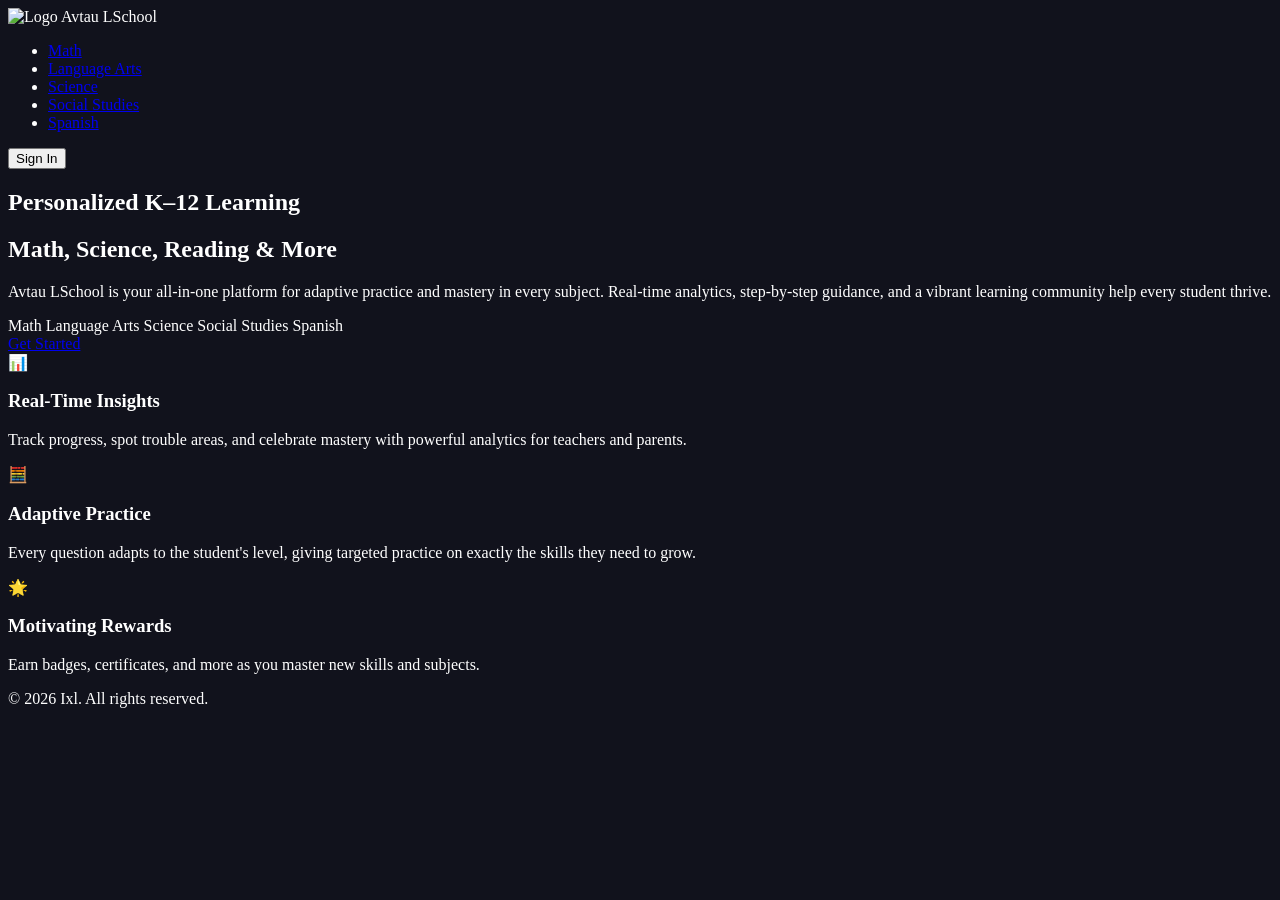
==== commit 6e517352: "wow" ====
--- a/index.html
+++ b/index.html
@@ -1,4 +1,4 @@
-<!DOCTYPE html><html lang="en" style="background:#11121c;" data-astro-cid-j7pv25f6> <head><meta charset="UTF-8"><meta name="viewport" content="width=device-width, initial-scale=1.0, viewport-fit=cover"><meta name="generator" content="Astro v6.1.6"><title>IXL | Math, Language Arts, Science, Social Studies, and Spanish</title><meta name="description" content="IXL is the world's most popular subscription-based learning site for K–12. Used by over 17 million students, IXL provides personalized learning in more than 17,000 topics, covering math, language arts, science, social studies, and Spanish. Interactive questions, awards, and certificates keep kids motivated as they master skills."><script type="module" src="/_astro/index.astro_astro_type_script_index_0_lang.DwRB8T0h.js"></script><link rel="icon" type="image/x-icon" href="/favicon.ico"><script async src="https://www.googletagmanager.com/gtag/js?id=G-DQZPCVEF89"></script><script>
+<!DOCTYPE html><html lang="en" style="background:#11121c;"> <head><meta charset="UTF-8"><meta name="viewport" content="width=device-width, initial-scale=1.0, viewport-fit=cover"><meta name="generator" content="Astro v6.1.6"><title>IXL | Math, Language Arts, Science, Social Studies, and Spanish</title><meta name="description" content="IXL is the world's most popular subscription-based learning site for K–12. Used by over 17 million students, IXL provides personalized learning in more than 17,000 topics, covering math, language arts, science, social studies, and Spanish. Interactive questions, awards, and certificates keep kids motivated as they master skills."><script type="module" src="/_astro/index.astro_astro_type_script_index_0_lang.DwRB8T0h.js"></script><link rel="icon" type="image/x-icon" href="/favicon.ico"><script async src="https://www.googletagmanager.com/gtag/js?id=G-DQZPCVEF89"></script><script>
       window.dataLayer = window.dataLayer || [];
       function gtag() {
         window.dataLayer.push(arguments);
@@ -7,22 +7,22 @@
       gtag('config', 'G-DQZPCVEF89');
     </script><link rel="preconnect" href="https://fonts.googleapis.com" crossorigin><link rel="preconnect" href="https://fonts.gstatic.com" crossorigin><link rel="stylesheet" href="/_astro/main._q8CdD5Z.css">
 <style>html,body{background:#11121c;color:#fff}
-</style><script type="module" src="/_astro/page.DRdgb3HH.js"></script></head> <body class="flex h-screen w-screen overflow-hidden text-gray-900" style="background:#11121c;" data-astro-cid-j7pv25f6> <div class="flex min-h-screen flex-col bg-gradient-to-br from-indigo-900 via-blue-900 to-purple-900" data-astro-cid-j7pv25f6> <nav class="flex w-full items-center justify-between bg-white/10 px-8 py-4 shadow-lg backdrop-blur-md" data-astro-cid-j7pv25f6> <div class="flex items-center gap-3" data-astro-cid-j7pv25f6> <img src="/favicon.ico" alt="Logo" class="h-8 w-8 rounded shadow" data-astro-cid-j7pv25f6> <span class="text-2xl font-bold tracking-wide text-white" data-astro-cid-j7pv25f6>Avtau LSchool</span> </div> <ul class="flex gap-8 text-sm font-medium text-white" data-astro-cid-j7pv25f6> <li data-astro-cid-j7pv25f6><a href="#math" class="transition hover:text-indigo-300" data-astro-cid-j7pv25f6>Math</a></li> <li data-astro-cid-j7pv25f6><a href="#ela" class="transition hover:text-indigo-300" data-astro-cid-j7pv25f6>Language Arts</a></li> <li data-astro-cid-j7pv25f6><a href="#science" class="transition hover:text-indigo-300" data-astro-cid-j7pv25f6>Science</a></li> <li data-astro-cid-j7pv25f6><a href="#social" class="transition hover:text-indigo-300" data-astro-cid-j7pv25f6>Social Studies</a></li> <li data-astro-cid-j7pv25f6><a href="#spanish" class="transition hover:text-indigo-300" data-astro-cid-j7pv25f6>Spanish</a></li> </ul> <button class="rounded-lg bg-indigo-600 px-4 py-2 font-semibold text-white shadow transition hover:bg-indigo-500" data-astro-cid-j7pv25f6>Sign In</button> </nav> <section class="flex flex-1 flex-col items-center justify-center px-4 py-16 text-center" data-astro-cid-j7pv25f6> <h1 class="mb-4 text-4xl font-extrabold text-white drop-shadow-lg md:text-6xl" data-astro-cid-j7pv25f6>
+</style><script type="module" src="/_astro/page.DRdgb3HH.js"></script></head> <body class="flex h-screen w-screen overflow-hidden text-gray-900" style="background:#11121c;"> <div class="flex min-h-screen flex-col bg-gradient-to-br from-indigo-900 via-blue-900 to-purple-900"> <nav class="flex w-full items-center justify-between bg-white/10 px-8 py-4 shadow-lg backdrop-blur-md"> <div class="flex items-center gap-3"> <img src="/favicon.ico" alt="Logo" class="h-8 w-8 rounded shadow"> <span class="text-2xl font-bold tracking-wide text-white">Avtau LSchool</span> </div> <ul class="flex gap-8 text-sm font-medium text-white"> <li><a href="#math" class="transition hover:text-indigo-300">Math</a></li> <li><a href="#ela" class="transition hover:text-indigo-300">Language Arts</a></li> <li><a href="#science" class="transition hover:text-indigo-300">Science</a></li> <li><a href="#social" class="transition hover:text-indigo-300">Social Studies</a></li> <li><a href="#spanish" class="transition hover:text-indigo-300">Spanish</a></li> </ul> <button class="rounded-lg bg-indigo-600 px-4 py-2 font-semibold text-white shadow transition hover:bg-indigo-500">Sign In</button> </nav> <section class="flex flex-1 flex-col items-center justify-center px-4 py-16 text-center"> <h1 class="mb-4 text-4xl font-extrabold text-white drop-shadow-lg md:text-6xl">
 Personalized K–12 Learning
-</h1> <h2 class="mb-6 text-xl font-semibold text-indigo-200 md:text-2xl" data-astro-cid-j7pv25f6>
+</h1> <h2 class="mb-6 text-xl font-semibold text-indigo-200 md:text-2xl">
 Math, Science, Reading & More
-</h2> <p class="mx-auto mb-8 max-w-2xl text-lg text-indigo-100" data-astro-cid-j7pv25f6>
+</h2> <p class="mx-auto mb-8 max-w-2xl text-lg text-indigo-100">
 Avtau LSchool is your all-in-one platform for adaptive practice and mastery in every
           subject. Real-time analytics, step-by-step guidance, and a vibrant learning community help
           every student thrive.
-</p> <div class="mb-10 flex flex-wrap justify-center gap-4" data-astro-cid-j7pv25f6> <span class="rounded-full bg-indigo-700/80 px-4 py-2 font-medium text-white shadow" data-astro-cid-j7pv25f6>Math</span> <span class="rounded-full bg-blue-700/80 px-4 py-2 font-medium text-white shadow" data-astro-cid-j7pv25f6>Language Arts</span> <span class="rounded-full bg-purple-700/80 px-4 py-2 font-medium text-white shadow" data-astro-cid-j7pv25f6>Science</span> <span class="rounded-full bg-pink-700/80 px-4 py-2 font-medium text-white shadow" data-astro-cid-j7pv25f6>Social Studies</span> <span class="rounded-full bg-yellow-600/80 px-4 py-2 font-medium text-white shadow" data-astro-cid-j7pv25f6>Spanish</span> </div> <a href="#" class="inline-block rounded-lg bg-white px-8 py-3 text-lg font-bold text-indigo-700 shadow-lg transition hover:bg-indigo-100" data-astro-cid-j7pv25f6>Get Started</a> </section> <section class="bg-white/5 px-4 py-12 md:px-0" data-astro-cid-j7pv25f6> <div class="mx-auto grid max-w-4xl gap-8 md:grid-cols-3" data-astro-cid-j7pv25f6> <div class="flex flex-col items-center rounded-xl bg-indigo-800/80 p-6 text-white shadow" data-astro-cid-j7pv25f6> <span class="mb-2 text-3xl" data-astro-cid-j7pv25f6>📊</span> <h3 class="mb-2 text-lg font-bold" data-astro-cid-j7pv25f6>Real-Time Insights</h3> <p class="text-sm text-indigo-100" data-astro-cid-j7pv25f6>
+</p> <div class="mb-10 flex flex-wrap justify-center gap-4"> <span class="rounded-full bg-indigo-700/80 px-4 py-2 font-medium text-white shadow">Math</span> <span class="rounded-full bg-blue-700/80 px-4 py-2 font-medium text-white shadow">Language Arts</span> <span class="rounded-full bg-purple-700/80 px-4 py-2 font-medium text-white shadow">Science</span> <span class="rounded-full bg-pink-700/80 px-4 py-2 font-medium text-white shadow">Social Studies</span> <span class="rounded-full bg-yellow-600/80 px-4 py-2 font-medium text-white shadow">Spanish</span> </div> <a href="#" class="inline-block rounded-lg bg-white px-8 py-3 text-lg font-bold text-indigo-700 shadow-lg transition hover:bg-indigo-100">Get Started</a> </section> <section class="bg-white/5 px-4 py-12 md:px-0"> <div class="mx-auto grid max-w-4xl gap-8 md:grid-cols-3"> <div class="flex flex-col items-center rounded-xl bg-indigo-800/80 p-6 text-white shadow"> <span class="mb-2 text-3xl">📊</span> <h3 class="mb-2 text-lg font-bold">Real-Time Insights</h3> <p class="text-sm text-indigo-100">
 Track progress, spot trouble areas, and celebrate mastery with powerful analytics for
               teachers and parents.
-</p> </div> <div class="flex flex-col items-center rounded-xl bg-blue-800/80 p-6 text-white shadow" data-astro-cid-j7pv25f6> <span class="mb-2 text-3xl" data-astro-cid-j7pv25f6>🧮</span> <h3 class="mb-2 text-lg font-bold" data-astro-cid-j7pv25f6>Adaptive Practice</h3> <p class="text-sm text-indigo-100" data-astro-cid-j7pv25f6>
+</p> </div> <div class="flex flex-col items-center rounded-xl bg-blue-800/80 p-6 text-white shadow"> <span class="mb-2 text-3xl">🧮</span> <h3 class="mb-2 text-lg font-bold">Adaptive Practice</h3> <p class="text-sm text-indigo-100">
 Every question adapts to the student's level, giving targeted practice on exactly the
               skills they need to grow.
-</p> </div> <div class="flex flex-col items-center rounded-xl bg-purple-800/80 p-6 text-white shadow" data-astro-cid-j7pv25f6> <span class="mb-2 text-3xl" data-astro-cid-j7pv25f6>🌟</span> <h3 class="mb-2 text-lg font-bold" data-astro-cid-j7pv25f6>Motivating Rewards</h3> <p class="text-sm text-indigo-100" data-astro-cid-j7pv25f6>
+</p> </div> <div class="flex flex-col items-center rounded-xl bg-purple-800/80 p-6 text-white shadow"> <span class="mb-2 text-3xl">🌟</span> <h3 class="mb-2 text-lg font-bold">Motivating Rewards</h3> <p class="text-sm text-indigo-100">
 Earn badges, certificates, and more as you master new skills and subjects.
-</p> </div> </div> </section> <footer class="mt-auto bg-gradient-to-t from-indigo-900/80 to-transparent py-6 text-center text-sm text-indigo-200" data-astro-cid-j7pv25f6>
+</p> </div> </div> </section> <footer class="mt-auto bg-gradient-to-t from-indigo-900/80 to-transparent py-6 text-center text-sm text-indigo-200">
 &copy; 2026 Ixl. All rights reserved.
 </footer> </div> </body></html>
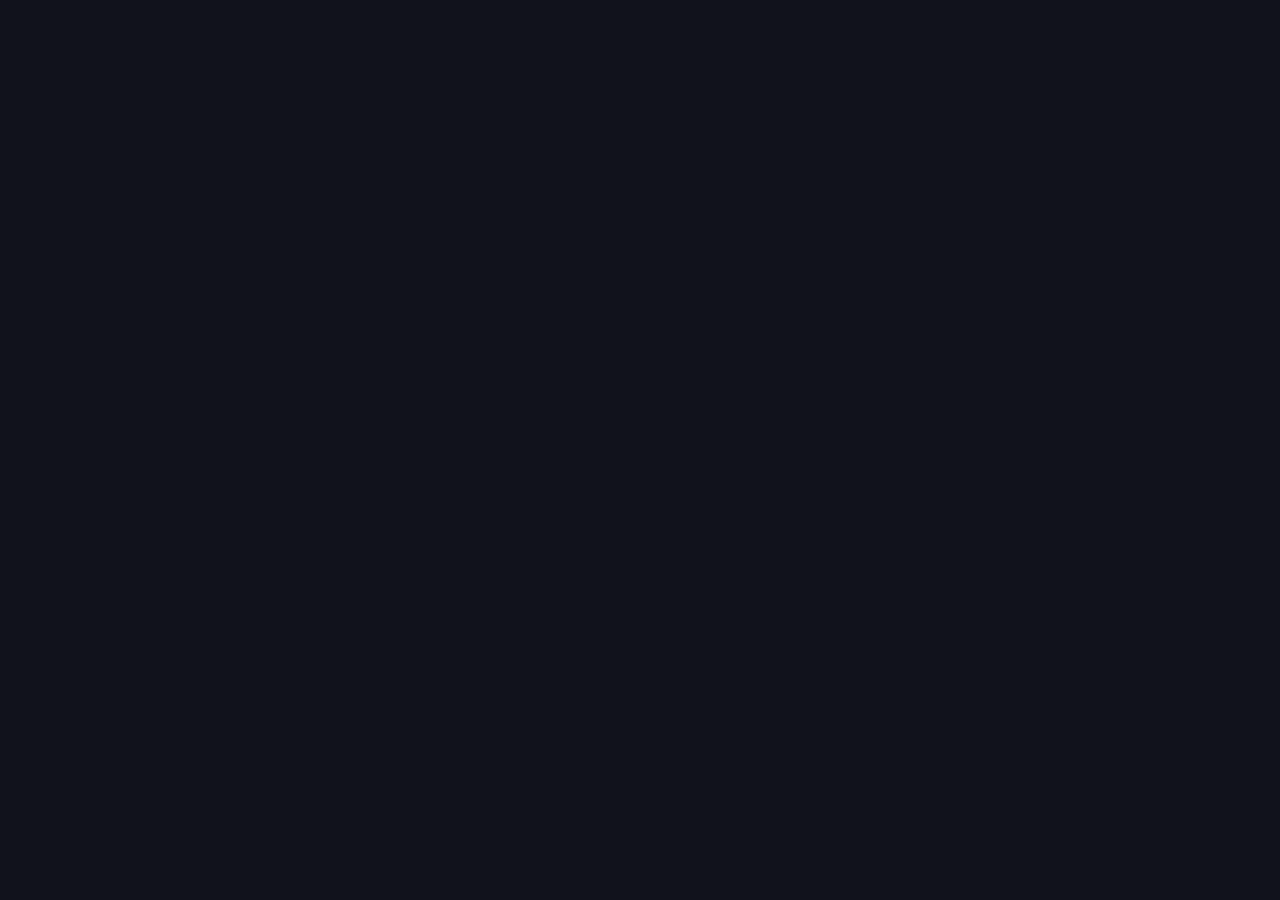
==== commit 4c4a534f: "geg" ====
--- a/index.html
+++ b/index.html
@@ -1,28 +1,28 @@
-<!DOCTYPE html><html lang="en" style="background:#11121c;"> <head><meta charset="UTF-8"><meta name="viewport" content="width=device-width, initial-scale=1.0, viewport-fit=cover"><meta name="generator" content="Astro v6.1.6"><title>IXL | Math, Language Arts, Science, Social Studies, and Spanish</title><meta name="description" content="IXL is the world's most popular subscription-based learning site for K–12. Used by over 17 million students, IXL provides personalized learning in more than 17,000 topics, covering math, language arts, science, social studies, and Spanish. Interactive questions, awards, and certificates keep kids motivated as they master skills."><script type="module" src="/_astro/index.astro_astro_type_script_index_0_lang.DwRB8T0h.js"></script><link rel="icon" type="image/x-icon" href="/favicon.ico"><script async src="https://www.googletagmanager.com/gtag/js?id=G-DQZPCVEF89"></script><script>
+<!DOCTYPE html><html lang="en" style="background:#11121c;" data-astro-cid-j7pv25f6> <head><meta charset="UTF-8"><meta name="viewport" content="width=device-width, initial-scale=1.0, viewport-fit=cover"><meta name="generator" content="Astro v6.1.1"><title>IXL | Math, Language Arts, Science, Social Studies, and Spanish</title><meta name="description" content="IXL is the world's most popular subscription-based learning site for K–12. Used by over 17 million students, IXL provides personalized learning in more than 17,000 topics, covering math, language arts, science, social studies, and Spanish. Interactive questions, awards, and certificates keep kids motivated as they master skills."><script type="module" src="./_astro/index.astro_astro_type_script_index_0_lang.DwRB8T0h.js"></script><link rel="icon" type="image/x-icon" href="./favicon.ico"><script async src="https://www.googletagmanager.com/gtag/js?id=G-DQZPCVEF89"></script><script>
       window.dataLayer = window.dataLayer || [];
       function gtag() {
         window.dataLayer.push(arguments);
       }
       gtag('js', new Date());
       gtag('config', 'G-DQZPCVEF89');
-    </script><link rel="preconnect" href="https://fonts.googleapis.com" crossorigin><link rel="preconnect" href="https://fonts.gstatic.com" crossorigin><link rel="stylesheet" href="/_astro/main._q8CdD5Z.css">
+    </script><link rel="preconnect" href="https://fonts.googleapis.com" crossorigin><link rel="preconnect" href="https://fonts.gstatic.com" crossorigin><link rel="stylesheet" href="./_astro/main.CuGSg2P9.css">
 <style>html,body{background:#11121c;color:#fff}
-</style><script type="module" src="/_astro/page.DRdgb3HH.js"></script></head> <body class="flex h-screen w-screen overflow-hidden text-gray-900" style="background:#11121c;"> <div class="flex min-h-screen flex-col bg-gradient-to-br from-indigo-900 via-blue-900 to-purple-900"> <nav class="flex w-full items-center justify-between bg-white/10 px-8 py-4 shadow-lg backdrop-blur-md"> <div class="flex items-center gap-3"> <img src="/favicon.ico" alt="Logo" class="h-8 w-8 rounded shadow"> <span class="text-2xl font-bold tracking-wide text-white">Avtau LSchool</span> </div> <ul class="flex gap-8 text-sm font-medium text-white"> <li><a href="#math" class="transition hover:text-indigo-300">Math</a></li> <li><a href="#ela" class="transition hover:text-indigo-300">Language Arts</a></li> <li><a href="#science" class="transition hover:text-indigo-300">Science</a></li> <li><a href="#social" class="transition hover:text-indigo-300">Social Studies</a></li> <li><a href="#spanish" class="transition hover:text-indigo-300">Spanish</a></li> </ul> <button class="rounded-lg bg-indigo-600 px-4 py-2 font-semibold text-white shadow transition hover:bg-indigo-500">Sign In</button> </nav> <section class="flex flex-1 flex-col items-center justify-center px-4 py-16 text-center"> <h1 class="mb-4 text-4xl font-extrabold text-white drop-shadow-lg md:text-6xl">
+</style><script type="module" src="./_astro/page.DRdgb3HH.js"></script></head> <body class="flex h-screen w-screen overflow-hidden text-gray-900" style="background:#11121c;" data-astro-cid-j7pv25f6> <div class="flex min-h-screen flex-col bg-gradient-to-br from-indigo-900 via-blue-900 to-purple-900" data-astro-cid-j7pv25f6> <nav class="flex w-full items-center justify-between bg-white/10 px-8 py-4 shadow-lg backdrop-blur-md" data-astro-cid-j7pv25f6> <div class="flex items-center gap-3" data-astro-cid-j7pv25f6> <img src="./favicon.ico" alt="Logo" class="h-8 w-8 rounded shadow" data-astro-cid-j7pv25f6> <span class="text-2xl font-bold tracking-wide text-white" data-astro-cid-j7pv25f6>Avtau LSchool</span> </div> <ul class="flex gap-8 text-sm font-medium text-white" data-astro-cid-j7pv25f6> <li data-astro-cid-j7pv25f6><a href="#math" class="transition hover:text-indigo-300" data-astro-cid-j7pv25f6>Math</a></li> <li data-astro-cid-j7pv25f6><a href="#ela" class="transition hover:text-indigo-300" data-astro-cid-j7pv25f6>Language Arts</a></li> <li data-astro-cid-j7pv25f6><a href="#science" class="transition hover:text-indigo-300" data-astro-cid-j7pv25f6>Science</a></li> <li data-astro-cid-j7pv25f6><a href="#social" class="transition hover:text-indigo-300" data-astro-cid-j7pv25f6>Social Studies</a></li> <li data-astro-cid-j7pv25f6><a href="#spanish" class="transition hover:text-indigo-300" data-astro-cid-j7pv25f6>Spanish</a></li> </ul> <button class="rounded-lg bg-indigo-600 px-4 py-2 font-semibold text-white shadow transition hover:bg-indigo-500" data-astro-cid-j7pv25f6>Sign In</button> </nav> <section class="flex flex-1 flex-col items-center justify-center px-4 py-16 text-center" data-astro-cid-j7pv25f6> <h1 class="mb-4 text-4xl font-extrabold text-white drop-shadow-lg md:text-6xl" data-astro-cid-j7pv25f6>
 Personalized K–12 Learning
-</h1> <h2 class="mb-6 text-xl font-semibold text-indigo-200 md:text-2xl">
+</h1> <h2 class="mb-6 text-xl font-semibold text-indigo-200 md:text-2xl" data-astro-cid-j7pv25f6>
 Math, Science, Reading & More
-</h2> <p class="mx-auto mb-8 max-w-2xl text-lg text-indigo-100">
+</h2> <p class="mx-auto mb-8 max-w-2xl text-lg text-indigo-100" data-astro-cid-j7pv25f6>
 Avtau LSchool is your all-in-one platform for adaptive practice and mastery in every
           subject. Real-time analytics, step-by-step guidance, and a vibrant learning community help
           every student thrive.
-</p> <div class="mb-10 flex flex-wrap justify-center gap-4"> <span class="rounded-full bg-indigo-700/80 px-4 py-2 font-medium text-white shadow">Math</span> <span class="rounded-full bg-blue-700/80 px-4 py-2 font-medium text-white shadow">Language Arts</span> <span class="rounded-full bg-purple-700/80 px-4 py-2 font-medium text-white shadow">Science</span> <span class="rounded-full bg-pink-700/80 px-4 py-2 font-medium text-white shadow">Social Studies</span> <span class="rounded-full bg-yellow-600/80 px-4 py-2 font-medium text-white shadow">Spanish</span> </div> <a href="#" class="inline-block rounded-lg bg-white px-8 py-3 text-lg font-bold text-indigo-700 shadow-lg transition hover:bg-indigo-100">Get Started</a> </section> <section class="bg-white/5 px-4 py-12 md:px-0"> <div class="mx-auto grid max-w-4xl gap-8 md:grid-cols-3"> <div class="flex flex-col items-center rounded-xl bg-indigo-800/80 p-6 text-white shadow"> <span class="mb-2 text-3xl">📊</span> <h3 class="mb-2 text-lg font-bold">Real-Time Insights</h3> <p class="text-sm text-indigo-100">
+</p> <div class="mb-10 flex flex-wrap justify-center gap-4" data-astro-cid-j7pv25f6> <span class="rounded-full bg-indigo-700/80 px-4 py-2 font-medium text-white shadow" data-astro-cid-j7pv25f6>Math</span> <span class="rounded-full bg-blue-700/80 px-4 py-2 font-medium text-white shadow" data-astro-cid-j7pv25f6>Language Arts</span> <span class="rounded-full bg-purple-700/80 px-4 py-2 font-medium text-white shadow" data-astro-cid-j7pv25f6>Science</span> <span class="rounded-full bg-pink-700/80 px-4 py-2 font-medium text-white shadow" data-astro-cid-j7pv25f6>Social Studies</span> <span class="rounded-full bg-yellow-600/80 px-4 py-2 font-medium text-white shadow" data-astro-cid-j7pv25f6>Spanish</span> </div> <a href="#" class="inline-block rounded-lg bg-white px-8 py-3 text-lg font-bold text-indigo-700 shadow-lg transition hover:bg-indigo-100" data-astro-cid-j7pv25f6>Get Started</a> </section> <section class="bg-white/5 px-4 py-12 md:px-0" data-astro-cid-j7pv25f6> <div class="mx-auto grid max-w-4xl gap-8 md:grid-cols-3" data-astro-cid-j7pv25f6> <div class="flex flex-col items-center rounded-xl bg-indigo-800/80 p-6 text-white shadow" data-astro-cid-j7pv25f6> <span class="mb-2 text-3xl" data-astro-cid-j7pv25f6>📊</span> <h3 class="mb-2 text-lg font-bold" data-astro-cid-j7pv25f6>Real-Time Insights</h3> <p class="text-sm text-indigo-100" data-astro-cid-j7pv25f6>
 Track progress, spot trouble areas, and celebrate mastery with powerful analytics for
               teachers and parents.
-</p> </div> <div class="flex flex-col items-center rounded-xl bg-blue-800/80 p-6 text-white shadow"> <span class="mb-2 text-3xl">🧮</span> <h3 class="mb-2 text-lg font-bold">Adaptive Practice</h3> <p class="text-sm text-indigo-100">
+</p> </div> <div class="flex flex-col items-center rounded-xl bg-blue-800/80 p-6 text-white shadow" data-astro-cid-j7pv25f6> <span class="mb-2 text-3xl" data-astro-cid-j7pv25f6>🧮</span> <h3 class="mb-2 text-lg font-bold" data-astro-cid-j7pv25f6>Adaptive Practice</h3> <p class="text-sm text-indigo-100" data-astro-cid-j7pv25f6>
 Every question adapts to the student's level, giving targeted practice on exactly the
               skills they need to grow.
-</p> </div> <div class="flex flex-col items-center rounded-xl bg-purple-800/80 p-6 text-white shadow"> <span class="mb-2 text-3xl">🌟</span> <h3 class="mb-2 text-lg font-bold">Motivating Rewards</h3> <p class="text-sm text-indigo-100">
+</p> </div> <div class="flex flex-col items-center rounded-xl bg-purple-800/80 p-6 text-white shadow" data-astro-cid-j7pv25f6> <span class="mb-2 text-3xl" data-astro-cid-j7pv25f6>🌟</span> <h3 class="mb-2 text-lg font-bold" data-astro-cid-j7pv25f6>Motivating Rewards</h3> <p class="text-sm text-indigo-100" data-astro-cid-j7pv25f6>
 Earn badges, certificates, and more as you master new skills and subjects.
-</p> </div> </div> </section> <footer class="mt-auto bg-gradient-to-t from-indigo-900/80 to-transparent py-6 text-center text-sm text-indigo-200">
+</p> </div> </div> </section> <footer class="mt-auto bg-gradient-to-t from-indigo-900/80 to-transparent py-6 text-center text-sm text-indigo-200" data-astro-cid-j7pv25f6>
 &copy; 2026 Ixl. All rights reserved.
 </footer> </div> </body></html>
--- a/_astro/main.CuGSg2P9.css
+++ b/_astro/main.CuGSg2P9.css
@@ -0,0 +1 @@
+@import "https://fonts.googleapis.com/css2?family=Outfit:wght@400;500;600;700;800&family=Prompt:wght@400;500;600;700;800&display=swap";@layer properties{@supports (((-webkit-hyphens:none)) and (not (margin-trim:inline))) or ((-moz-orient:inline) and (not (color:rgb(from red r g b)))){*,:before,:after,::backdrop{--tw-translate-x:0;--tw-translate-y:0;--tw-translate-z:0;--tw-rotate-x:initial;--tw-rotate-y:initial;--tw-rotate-z:initial;--tw-skew-x:initial;--tw-skew-y:initial;--tw-space-y-reverse:0;--tw-space-x-reverse:0;--tw-border-style:solid;--tw-gradient-position:initial;--tw-gradient-from:#0000;--tw-gradient-via:#0000;--tw-gradient-to:#0000;--tw-gradient-stops:initial;--tw-gradient-via-stops:initial;--tw-gradient-from-position:0%;--tw-gradient-via-position:50%;--tw-gradient-to-position:100%;--tw-leading:initial;--tw-font-weight:initial;--tw-tracking:initial;--tw-ordinal:initial;--tw-slashed-zero:initial;--tw-numeric-figure:initial;--tw-numeric-spacing:initial;--tw-numeric-fraction:initial;--tw-shadow:0 0 #0000;--tw-shadow-color:initial;--tw-shadow-alpha:100%;--tw-inset-shadow:0 0 #0000;--tw-inset-shadow-color:initial;--tw-inset-shadow-alpha:100%;--tw-ring-color:initial;--tw-ring-shadow:0 0 #0000;--tw-inset-ring-color:initial;--tw-inset-ring-shadow:0 0 #0000;--tw-ring-inset:initial;--tw-ring-offset-width:0px;--tw-ring-offset-color:#fff;--tw-ring-offset-shadow:0 0 #0000;--tw-outline-style:solid;--tw-blur:initial;--tw-brightness:initial;--tw-contrast:initial;--tw-grayscale:initial;--tw-hue-rotate:initial;--tw-invert:initial;--tw-opacity:initial;--tw-saturate:initial;--tw-sepia:initial;--tw-drop-shadow:initial;--tw-drop-shadow-color:initial;--tw-drop-shadow-alpha:100%;--tw-drop-shadow-size:initial;--tw-backdrop-blur:initial;--tw-backdrop-brightness:initial;--tw-backdrop-contrast:initial;--tw-backdrop-grayscale:initial;--tw-backdrop-hue-rotate:initial;--tw-backdrop-invert:initial;--tw-backdrop-opacity:initial;--tw-backdrop-saturate:initial;--tw-backdrop-sepia:initial;--tw-duration:initial;--tw-ease:initial;--tw-scale-x:1;--tw-scale-y:1;--tw-scale-z:1}}}@layer theme{:root,:host{--font-sans:ui-sans-serif, system-ui, sans-serif, "Apple Color Emoji", "Segoe UI Emoji", "Segoe UI Symbol", "Noto Color Emoji";--font-mono:ui-monospace, SFMono-Regular, Menlo, Monaco, Consolas, "Liberation Mono", "Courier New", monospace;--color-red-500:oklch(63.7% .237 25.331);--color-yellow-400:oklch(85.2% .199 91.936);--color-yellow-600:oklch(68.1% .162 75.834);--color-green-400:oklch(79.2% .209 151.711);--color-blue-400:oklch(70.7% .165 254.624);--color-blue-700:oklch(48.8% .243 264.376);--color-blue-800:oklch(42.4% .199 265.638);--color-blue-900:oklch(37.9% .146 265.522);--color-indigo-100:oklch(93% .034 272.788);--color-indigo-200:oklch(87% .065 274.039);--color-indigo-300:oklch(78.5% .115 274.713);--color-indigo-500:oklch(58.5% .233 277.117);--color-indigo-600:oklch(51.1% .262 276.966);--color-indigo-700:oklch(45.7% .24 277.023);--color-indigo-800:oklch(39.8% .195 277.366);--color-indigo-900:oklch(35.9% .144 278.697);--color-purple-700:oklch(49.6% .265 301.924);--color-purple-800:oklch(43.8% .218 303.724);--color-purple-900:oklch(38.1% .176 304.987);--color-pink-700:oklch(52.5% .223 3.958);--color-gray-900:oklch(21% .034 264.665);--color-black:#000;--color-white:#fff;--spacing:.25rem;--container-md:28rem;--container-lg:32rem;--container-2xl:42rem;--container-4xl:56rem;--container-5xl:64rem;--container-7xl:80rem;--text-xs:.75rem;--text-xs--line-height:calc(1 / .75);--text-sm:.875rem;--text-sm--line-height:calc(1.25 / .875);--text-base:1rem;--text-base--line-height:1.5;--text-lg:1.125rem;--text-lg--line-height:calc(1.75 / 1.125);--text-xl:1.25rem;--text-xl--line-height:calc(1.75 / 1.25);--text-2xl:1.5rem;--text-2xl--line-height:calc(2 / 1.5);--text-3xl:1.875rem;--text-3xl--line-height:1.2;--text-4xl:2.25rem;--text-4xl--line-height:calc(2.5 / 2.25);--text-6xl:3.75rem;--text-6xl--line-height:1;--font-weight-normal:400;--font-weight-medium:500;--font-weight-semibold:600;--font-weight-bold:700;--font-weight-extrabold:800;--tracking-tight:-.025em;--tracking-wide:.025em;--tracking-wider:.05em;--tracking-widest:.1em;--leading-relaxed:1.625;--radius-md:.375rem;--radius-lg:.5rem;--radius-xl:.75rem;--drop-shadow-lg:0 4px 4px #00000026;--ease-out:cubic-bezier(0, 0, .2, 1);--ease-in-out:cubic-bezier(.4, 0, .2, 1);--animate-spin:spin 1s linear 1;--blur-sm:8px;--blur-md:12px;--blur-xl:24px;--default-transition-duration:.15s;--default-transition-timing-function:cubic-bezier(.4, 0, .2, 1);--default-font-family:var(--font-sans);--default-mono-font-family:var(--font-mono);--font-linux:outfit, sans-serif;--color-background:var(--background);--color-background-overlay:var(--background-overlay);--color-background-disabled:var(--background-disabled);--color-border-default:var(--border);--color-text-header:var(--text-header);--color-text-secondary:var(--text-secondary);--color-accent:var(--accent)}}@layer base{*,:after,:before,::backdrop{box-sizing:border-box;border:0 solid;margin:0;padding:0}::file-selector-button{box-sizing:border-box;border:0 solid;margin:0;padding:0}html,:host{-webkit-text-size-adjust:100%;tab-size:4;line-height:1.5;font-family:var(--default-font-family,ui-sans-serif, system-ui, sans-serif, "Apple Color Emoji", "Segoe UI Emoji", "Segoe UI Symbol", "Noto Color Emoji");font-feature-settings:var(--default-font-feature-settings,normal);font-variation-settings:var(--default-font-variation-settings,normal);-webkit-tap-highlight-color:transparent}hr{height:0;color:inherit;border-top-width:1px}abbr:where([title]){-webkit-text-decoration:underline dotted;text-decoration:underline dotted}h1,h2,h3,h4,h5,h6{font-size:inherit;font-weight:inherit}a{color:inherit;-webkit-text-decoration:inherit;text-decoration:inherit}b,strong{font-weight:bolder}code,kbd,samp,pre{font-family:var(--default-mono-font-family,ui-monospace, SFMono-Regular, Menlo, Monaco, Consolas, "Liberation Mono", "Courier New", monospace);font-feature-settings:var(--default-mono-font-feature-settings,normal);font-variation-settings:var(--default-mono-font-variation-settings,normal);font-size:1em}small{font-size:80%}sub,sup{vertical-align:baseline;font-size:75%;line-height:0;position:relative}sub{bottom:-.25em}sup{top:-.5em}table{text-indent:0;border-color:inherit;border-collapse:collapse}:-moz-focusring{outline:auto}progress{vertical-align:baseline}summary{display:list-item}ol,ul,menu{list-style:none}img,svg,video,canvas,audio,iframe,embed,object{vertical-align:middle;display:block}img,video{max-width:100%;height:auto}button,input,select,optgroup,textarea{font:inherit;font-feature-settings:inherit;font-variation-settings:inherit;letter-spacing:inherit;color:inherit;opacity:1;background-color:#0000;border-radius:0}::file-selector-button{font:inherit;font-feature-settings:inherit;font-variation-settings:inherit;letter-spacing:inherit;color:inherit;opacity:1;background-color:#0000;border-radius:0}:where(select:is([multiple],[size])) optgroup{font-weight:bolder}:where(select:is([multiple],[size])) optgroup option{padding-inline-start:20px}::file-selector-button{margin-inline-end:4px}::placeholder{opacity:1}@supports (not ((-webkit-appearance:-apple-pay-button))) or (contain-intrinsic-size:1px){::placeholder{color:currentColor}@supports (color:color-mix(in lab,red,red)){::placeholder{color:color-mix(in oklab,currentcolor 50%,transparent)}}}textarea{resize:vertical}::-webkit-search-decoration{-webkit-appearance:none}::-webkit-date-and-time-value{min-height:1lh;text-align:inherit}::-webkit-datetime-edit{display:inline-flex}::-webkit-datetime-edit-fields-wrapper{padding:0}::-webkit-datetime-edit{padding-block:0}::-webkit-datetime-edit-year-field{padding-block:0}::-webkit-datetime-edit-month-field{padding-block:0}::-webkit-datetime-edit-day-field{padding-block:0}::-webkit-datetime-edit-hour-field{padding-block:0}::-webkit-datetime-edit-minute-field{padding-block:0}::-webkit-datetime-edit-second-field{padding-block:0}::-webkit-datetime-edit-millisecond-field{padding-block:0}::-webkit-datetime-edit-meridiem-field{padding-block:0}::-webkit-calendar-picker-indicator{line-height:1}:-moz-ui-invalid{box-shadow:none}button,input:where([type=button],[type=reset],[type=submit]){appearance:button}::file-selector-button{appearance:button}::-webkit-inner-spin-button{height:auto}::-webkit-outer-spin-button{height:auto}[hidden]:where(:not([hidden=until-found])){display:none!important}:root{--background:#232136;--background-overlay:#2a273f;--border:#44415a;--text-header:#e0def4;--text-secondary:#908caa;--background-disabled:#393552;--accent:#c4a7e7;--accent-light:#9ccfd8;--accent-dark:#3e8fb0;--background-rgb:35, 33, 54;--background-overlay-rgb:42, 39, 63;--accent-rgb:196, 167, 231;--background-disabled-rgb:57, 53, 82}html{font-family:var(--font-sans);background-color:var(--background);color:var(--text-secondary)}h1,h2,h3,h4,h5,h6{font-family:var(--font-accent);color:var(--text-header)}body{background-color:var(--color-background)}}@layer components{.lucide{stroke-width:2.2px;stroke-linecap:round;stroke-linejoin:round;vector-effect:non-scaling-stroke;shape-rendering:geometricprecision;vertical-align:middle;flex-shrink:0;width:1.2em;height:1.2em;display:inline-block}.toggle{background:var(--background-overlay);cursor:pointer;border:1px solid var(--border);border-radius:11px;width:40px;height:22px;position:relative}.toggle:after{content:"";background:var(--text-secondary);border-radius:50%;width:16px;height:16px;transition:all .15s;position:absolute;top:2px;left:2px}.toggle.active{background:var(--accent);border-color:var(--accent)}.toggle.active:after{background:var(--text-header);left:20px}.toast{animation:.2s toast}#clock,#hours,#minutes,#seconds{font-family:var(--font-linux),sans-serif!important}}@layer utilities{.pointer-events-auto{pointer-events:auto}.pointer-events-none{pointer-events:none}.visible{visibility:visible}.absolute{position:absolute}.fixed{position:fixed}.relative{position:relative}.static{position:static}.sticky{position:sticky}.inset-0{inset:calc(var(--spacing)*0)}.start{inset-inline-start:var(--spacing)}.end{inset-inline-end:var(--spacing)}.-top-1{top:calc(var(--spacing)*-1)}.-top-24{top:calc(var(--spacing)*-24)}.top-1\.5{top:calc(var(--spacing)*1.5)}.top-1\/2{top:50%}.top-2{top:calc(var(--spacing)*2)}.top-6{top:calc(var(--spacing)*6)}.top-full{top:100%}.-right-1{right:calc(var(--spacing)*-1)}.right-0{right:calc(var(--spacing)*0)}.right-1{right:calc(var(--spacing)*1)}.right-1\.5{right:calc(var(--spacing)*1.5)}.right-2{right:calc(var(--spacing)*2)}.right-3{right:calc(var(--spacing)*3)}.right-5{right:calc(var(--spacing)*5)}.right-6{right:calc(var(--spacing)*6)}.right-\[10\%\]{right:10%}.-bottom-20{bottom:calc(var(--spacing)*-20)}.bottom-0{bottom:calc(var(--spacing)*0)}.bottom-5{bottom:calc(var(--spacing)*5)}.bottom-6{bottom:calc(var(--spacing)*6)}.left-0{left:calc(var(--spacing)*0)}.left-1\.5{left:calc(var(--spacing)*1.5)}.left-1\/2{left:50%}.left-2\.5{left:calc(var(--spacing)*2.5)}.left-5{left:calc(var(--spacing)*5)}.z-0{z-index:0}.z-10{z-index:10}.z-50{z-index:50}.m-0{margin:calc(var(--spacing)*0)}.mx-0\.5{margin-inline:calc(var(--spacing)*.5)}.mx-auto{margin-inline:auto}.-mt-px{margin-top:-1px}.mt-0{margin-top:calc(var(--spacing)*0)}.mt-1\.5{margin-top:calc(var(--spacing)*1.5)}.mt-2\.5{margin-top:calc(var(--spacing)*2.5)}.mt-12{margin-top:calc(var(--spacing)*12)}.mt-auto{margin-top:auto}.mb-0\.5{margin-bottom:calc(var(--spacing)*.5)}.mb-1{margin-bottom:calc(var(--spacing)*1)}.mb-1\.5{margin-bottom:calc(var(--spacing)*1.5)}.mb-2{margin-bottom:calc(var(--spacing)*2)}.mb-2\.5{margin-bottom:calc(var(--spacing)*2.5)}.mb-3{margin-bottom:calc(var(--spacing)*3)}.mb-4{margin-bottom:calc(var(--spacing)*4)}.mb-6{margin-bottom:calc(var(--spacing)*6)}.mb-8{margin-bottom:calc(var(--spacing)*8)}.mb-10{margin-bottom:calc(var(--spacing)*10)}.ml-1{margin-left:calc(var(--spacing)*1)}.ml-2{margin-left:calc(var(--spacing)*2)}.ml-auto{margin-left:auto}.line-clamp-2{-webkit-line-clamp:2;-webkit-box-orient:vertical;display:-webkit-box;overflow:hidden}.block{display:block}.contents{display:contents}.flex{display:flex}.grid{display:grid}.hidden{display:none}.inline-block{display:inline-block}.h-0\.5{height:calc(var(--spacing)*.5)}.h-3{height:calc(var(--spacing)*3)}.h-3\.5{height:calc(var(--spacing)*3.5)}.h-4{height:calc(var(--spacing)*4)}.h-5{height:calc(var(--spacing)*5)}.h-6{height:calc(var(--spacing)*6)}.h-7{height:calc(var(--spacing)*7)}.h-8{height:calc(var(--spacing)*8)}.h-9{height:calc(var(--spacing)*9)}.h-10{height:calc(var(--spacing)*10)}.h-11{height:calc(var(--spacing)*11)}.h-13{height:calc(var(--spacing)*13)}.h-28{height:calc(var(--spacing)*28)}.h-32{height:calc(var(--spacing)*32)}.h-36{height:calc(var(--spacing)*36)}.h-40{height:calc(var(--spacing)*40)}.h-\[34px\]{height:34px}.h-\[400px\]{height:400px}.h-\[500px\]{height:500px}.h-full{height:100%}.h-screen{height:100vh}.min-h-screen{min-height:100vh}.w-3{width:calc(var(--spacing)*3)}.w-3\.5{width:calc(var(--spacing)*3.5)}.w-4{width:calc(var(--spacing)*4)}.w-5{width:calc(var(--spacing)*5)}.w-6{width:calc(var(--spacing)*6)}.w-7{width:calc(var(--spacing)*7)}.w-8{width:calc(var(--spacing)*8)}.w-10{width:calc(var(--spacing)*10)}.w-13{width:calc(var(--spacing)*13)}.w-28{width:calc(var(--spacing)*28)}.w-48{width:calc(var(--spacing)*48)}.w-64{width:calc(var(--spacing)*64)}.w-\[500px\]{width:500px}.w-\[700px\]{width:700px}.w-full{width:100%}.w-px{width:1px}.w-screen{width:100vw}.max-w-2xl{max-width:var(--container-2xl)}.max-w-4xl{max-width:var(--container-4xl)}.max-w-5xl{max-width:var(--container-5xl)}.max-w-7xl{max-width:var(--container-7xl)}.max-w-\[220px\]{max-width:220px}.max-w-lg{max-width:var(--container-lg)}.max-w-md{max-width:var(--container-md)}.min-w-0{min-width:calc(var(--spacing)*0)}.min-w-60{min-width:calc(var(--spacing)*60)}.min-w-\[160px\]{min-width:160px}.flex-1{flex:1}.flex-shrink{flex-shrink:1}.shrink-0{flex-shrink:0}.-translate-y-1\/2{--tw-translate-y:-50%;translate:var(--tw-translate-x) var(--tw-translate-y)}.translate-y-0{--tw-translate-y:calc(var(--spacing) * 0);translate:var(--tw-translate-x) var(--tw-translate-y)}.translate-y-full{--tw-translate-y:100%;translate:var(--tw-translate-x) var(--tw-translate-y)}.transform{transform:var(--tw-rotate-x,) var(--tw-rotate-y,) var(--tw-rotate-z,) var(--tw-skew-x,) var(--tw-skew-y,)}.animate-spin{animation:var(--animate-spin)}.cursor-pointer{cursor:pointer}.resize{resize:both}.grid-cols-1{grid-template-columns:repeat(1,minmax(0,1fr))}.grid-cols-2{grid-template-columns:repeat(2,minmax(0,1fr))}.grid-cols-4{grid-template-columns:repeat(4,minmax(0,1fr))}.flex-col{flex-direction:column}.flex-row{flex-direction:row}.flex-nowrap{flex-wrap:nowrap}.flex-wrap{flex-wrap:wrap}.items-baseline{align-items:baseline}.items-center{align-items:center}.items-end{align-items:flex-end}.justify-between{justify-content:space-between}.justify-center{justify-content:center}.justify-end{justify-content:flex-end}.gap-0\.5{gap:calc(var(--spacing)*.5)}.gap-1{gap:calc(var(--spacing)*1)}.gap-1\.5{gap:calc(var(--spacing)*1.5)}.gap-2{gap:calc(var(--spacing)*2)}.gap-2\.5{gap:calc(var(--spacing)*2.5)}.gap-3{gap:calc(var(--spacing)*3)}.gap-4{gap:calc(var(--spacing)*4)}.gap-5{gap:calc(var(--spacing)*5)}.gap-8{gap:calc(var(--spacing)*8)}:where(.space-y-1>:not(:last-child)){--tw-space-y-reverse:0;margin-block-start:calc(calc(var(--spacing)*1)*var(--tw-space-y-reverse));margin-block-end:calc(calc(var(--spacing)*1)*calc(1 - var(--tw-space-y-reverse)))}:where(.space-y-1\.5>:not(:last-child)){--tw-space-y-reverse:0;margin-block-start:calc(calc(var(--spacing)*1.5)*var(--tw-space-y-reverse));margin-block-end:calc(calc(var(--spacing)*1.5)*calc(1 - var(--tw-space-y-reverse)))}:where(.space-y-2>:not(:last-child)){--tw-space-y-reverse:0;margin-block-start:calc(calc(var(--spacing)*2)*var(--tw-space-y-reverse));margin-block-end:calc(calc(var(--spacing)*2)*calc(1 - var(--tw-space-y-reverse)))}:where(.space-y-2\.5>:not(:last-child)){--tw-space-y-reverse:0;margin-block-start:calc(calc(var(--spacing)*2.5)*var(--tw-space-y-reverse));margin-block-end:calc(calc(var(--spacing)*2.5)*calc(1 - var(--tw-space-y-reverse)))}:where(.space-y-3>:not(:last-child)){--tw-space-y-reverse:0;margin-block-start:calc(calc(var(--spacing)*3)*var(--tw-space-y-reverse));margin-block-end:calc(calc(var(--spacing)*3)*calc(1 - var(--tw-space-y-reverse)))}:where(.space-y-7>:not(:last-child)){--tw-space-y-reverse:0;margin-block-start:calc(calc(var(--spacing)*7)*var(--tw-space-y-reverse));margin-block-end:calc(calc(var(--spacing)*7)*calc(1 - var(--tw-space-y-reverse)))}:where(.space-y-8>:not(:last-child)){--tw-space-y-reverse:0;margin-block-start:calc(calc(var(--spacing)*8)*var(--tw-space-y-reverse));margin-block-end:calc(calc(var(--spacing)*8)*calc(1 - var(--tw-space-y-reverse)))}:where(.space-x-1>:not(:last-child)){--tw-space-x-reverse:0;margin-inline-start:calc(calc(var(--spacing)*1)*var(--tw-space-x-reverse));margin-inline-end:calc(calc(var(--spacing)*1)*calc(1 - var(--tw-space-x-reverse)))}:where(.space-x-3>:not(:last-child)){--tw-space-x-reverse:0;margin-inline-start:calc(calc(var(--spacing)*3)*var(--tw-space-x-reverse));margin-inline-end:calc(calc(var(--spacing)*3)*calc(1 - var(--tw-space-x-reverse)))}.self-start{align-self:flex-start}.truncate{text-overflow:ellipsis;white-space:nowrap;overflow:hidden}.overflow-hidden{overflow:hidden}.overflow-x-auto{overflow-x:auto}.overflow-y-auto{overflow-y:auto}.rounded{border-radius:.25rem}.rounded-full{border-radius:3.40282e38px}.rounded-lg{border-radius:var(--radius-lg)}.rounded-md{border-radius:var(--radius-md)}.rounded-xl{border-radius:var(--radius-xl)}.rounded-t-lg{border-top-left-radius:var(--radius-lg);border-top-right-radius:var(--radius-lg)}.rounded-b-lg{border-bottom-right-radius:var(--radius-lg);border-bottom-left-radius:var(--radius-lg)}.rounded-b-xl{border-bottom-right-radius:var(--radius-xl);border-bottom-left-radius:var(--radius-xl)}.border{border-style:var(--tw-border-style);border-width:1px}.border-x{border-inline-style:var(--tw-border-style);border-inline-width:1px}.border-t{border-top-style:var(--tw-border-style);border-top-width:1px}.border-t-0{border-top-style:var(--tw-border-style);border-top-width:0}.border-b{border-bottom-style:var(--tw-border-style);border-bottom-width:1px}.border-b-0{border-bottom-style:var(--tw-border-style);border-bottom-width:0}.border-\[color\:var\(--accent\)\],.border-\[color\:var\(--accent\)\]\/50{border-color:var(--accent)}@supports (color:color-mix(in lab,red,red)){.border-\[color\:var\(--accent\)\]\/50{border-color:color-mix(in oklab,var(--accent) 50%,transparent)}}.border-\[color\:var\(--border\)\]{border-color:var(--border)}.border-border-default,.border-border-default\/55{border-color:var(--color-border-default)}@supports (color:color-mix(in lab,red,red)){.border-border-default\/55{border-color:color-mix(in oklab,var(--color-border-default) 55%,transparent)}}.border-border-default\/60{border-color:var(--color-border-default)}@supports (color:color-mix(in lab,red,red)){.border-border-default\/60{border-color:color-mix(in oklab,var(--color-border-default) 60%,transparent)}}.border-border-default\/65{border-color:var(--color-border-default)}@supports (color:color-mix(in lab,red,red)){.border-border-default\/65{border-color:color-mix(in oklab,var(--color-border-default) 65%,transparent)}}.border-border-default\/70{border-color:var(--color-border-default)}@supports (color:color-mix(in lab,red,red)){.border-border-default\/70{border-color:color-mix(in oklab,var(--color-border-default) 70%,transparent)}}.border-border-default\/75{border-color:var(--color-border-default)}@supports (color:color-mix(in lab,red,red)){.border-border-default\/75{border-color:color-mix(in oklab,var(--color-border-default) 75%,transparent)}}.border-border-default\/90{border-color:var(--color-border-default)}@supports (color:color-mix(in lab,red,red)){.border-border-default\/90{border-color:color-mix(in oklab,var(--color-border-default) 90%,transparent)}}.border-white\/5{border-color:#ffffff0d}@supports (color:color-mix(in lab,red,red)){.border-white\/5{border-color:color-mix(in oklab,var(--color-white) 5%,transparent)}}.border-white\/10{border-color:#ffffff1a}@supports (color:color-mix(in lab,red,red)){.border-white\/10{border-color:color-mix(in oklab,var(--color-white) 10%,transparent)}}.bg-\[color\:var\(--accent\)\]\/10{background-color:var(--accent)}@supports (color:color-mix(in lab,red,red)){.bg-\[color\:var\(--accent\)\]\/10{background-color:color-mix(in oklab,var(--accent) 10%,transparent)}}.bg-\[color\:var\(--accent\)\]\/15{background-color:var(--accent)}@supports (color:color-mix(in lab,red,red)){.bg-\[color\:var\(--accent\)\]\/15{background-color:color-mix(in oklab,var(--accent) 15%,transparent)}}.bg-\[color\:var\(--accent-light\)\]\/90{background-color:var(--accent-light)}@supports (color:color-mix(in lab,red,red)){.bg-\[color\:var\(--accent-light\)\]\/90{background-color:color-mix(in oklab,var(--accent-light) 90%,transparent)}}.bg-\[color\:var\(--background\)\]{background-color:var(--background)}.bg-\[color\:var\(--background-overlay\)\],.bg-\[color\:var\(--background-overlay\)\]\/95{background-color:var(--background-overlay)}@supports (color:color-mix(in lab,red,red)){.bg-\[color\:var\(--background-overlay\)\]\/95{background-color:color-mix(in oklab,var(--background-overlay) 95%,transparent)}}.bg-accent{background-color:var(--color-accent)}.bg-background{background-color:var(--color-background)}.bg-background-disabled\/35{background-color:var(--color-background-disabled)}@supports (color:color-mix(in lab,red,red)){.bg-background-disabled\/35{background-color:color-mix(in oklab,var(--color-background-disabled) 35%,transparent)}}.bg-background-disabled\/55{background-color:var(--color-background-disabled)}@supports (color:color-mix(in lab,red,red)){.bg-background-disabled\/55{background-color:color-mix(in oklab,var(--color-background-disabled) 55%,transparent)}}.bg-background-disabled\/60{background-color:var(--color-background-disabled)}@supports (color:color-mix(in lab,red,red)){.bg-background-disabled\/60{background-color:color-mix(in oklab,var(--color-background-disabled) 60%,transparent)}}.bg-background-disabled\/85{background-color:var(--color-background-disabled)}@supports (color:color-mix(in lab,red,red)){.bg-background-disabled\/85{background-color:color-mix(in oklab,var(--color-background-disabled) 85%,transparent)}}.bg-background-overlay,.bg-background-overlay\/50{background-color:var(--color-background-overlay)}@supports (color:color-mix(in lab,red,red)){.bg-background-overlay\/50{background-color:color-mix(in oklab,var(--color-background-overlay) 50%,transparent)}}.bg-background-overlay\/60{background-color:var(--color-background-overlay)}@supports (color:color-mix(in lab,red,red)){.bg-background-overlay\/60{background-color:color-mix(in oklab,var(--color-background-overlay) 60%,transparent)}}.bg-background-overlay\/90{background-color:var(--color-background-overlay)}@supports (color:color-mix(in lab,red,red)){.bg-background-overlay\/90{background-color:color-mix(in oklab,var(--color-background-overlay) 90%,transparent)}}.bg-background\/50{background-color:var(--color-background)}@supports (color:color-mix(in lab,red,red)){.bg-background\/50{background-color:color-mix(in oklab,var(--color-background) 50%,transparent)}}.bg-background\/70{background-color:var(--color-background)}@supports (color:color-mix(in lab,red,red)){.bg-background\/70{background-color:color-mix(in oklab,var(--color-background) 70%,transparent)}}.bg-blue-700\/80{background-color:#1447e6cc}@supports (color:color-mix(in lab,red,red)){.bg-blue-700\/80{background-color:color-mix(in oklab,var(--color-blue-700) 80%,transparent)}}.bg-blue-800\/80{background-color:#193cb8cc}@supports (color:color-mix(in lab,red,red)){.bg-blue-800\/80{background-color:color-mix(in oklab,var(--color-blue-800) 80%,transparent)}}.bg-border-default\/70{background-color:var(--color-border-default)}@supports (color:color-mix(in lab,red,red)){.bg-border-default\/70{background-color:color-mix(in oklab,var(--color-border-default) 70%,transparent)}}.bg-indigo-600{background-color:var(--color-indigo-600)}.bg-indigo-700\/80{background-color:#432dd7cc}@supports (color:color-mix(in lab,red,red)){.bg-indigo-700\/80{background-color:color-mix(in oklab,var(--color-indigo-700) 80%,transparent)}}.bg-indigo-800\/80{background-color:#372aaccc}@supports (color:color-mix(in lab,red,red)){.bg-indigo-800\/80{background-color:color-mix(in oklab,var(--color-indigo-800) 80%,transparent)}}.bg-pink-700\/80{background-color:#c4005ccc}@supports (color:color-mix(in lab,red,red)){.bg-pink-700\/80{background-color:color-mix(in oklab,var(--color-pink-700) 80%,transparent)}}.bg-purple-700\/80{background-color:#8200dacc}@supports (color:color-mix(in lab,red,red)){.bg-purple-700\/80{background-color:color-mix(in oklab,var(--color-purple-700) 80%,transparent)}}.bg-purple-800\/80{background-color:#6e11b0cc}@supports (color:color-mix(in lab,red,red)){.bg-purple-800\/80{background-color:color-mix(in oklab,var(--color-purple-800) 80%,transparent)}}.bg-transparent{background-color:#0000}.bg-white{background-color:var(--color-white)}.bg-white\/5{background-color:#ffffff0d}@supports (color:color-mix(in lab,red,red)){.bg-white\/5{background-color:color-mix(in oklab,var(--color-white) 5%,transparent)}}.bg-white\/10{background-color:#ffffff1a}@supports (color:color-mix(in lab,red,red)){.bg-white\/10{background-color:color-mix(in oklab,var(--color-white) 10%,transparent)}}.bg-yellow-600\/80{background-color:#cd8900cc}@supports (color:color-mix(in lab,red,red)){.bg-yellow-600\/80{background-color:color-mix(in oklab,var(--color-yellow-600) 80%,transparent)}}.bg-gradient-to-br{--tw-gradient-position:to bottom right in oklab;background-image:linear-gradient(var(--tw-gradient-stops))}.bg-gradient-to-t{--tw-gradient-position:to top in oklab;background-image:linear-gradient(var(--tw-gradient-stops))}.from-black\/85{--tw-gradient-from:#000000d9}@supports (color:color-mix(in lab,red,red)){.from-black\/85{--tw-gradient-from:color-mix(in oklab, var(--color-black) 85%, transparent)}}.from-black\/85{--tw-gradient-stops:var(--tw-gradient-via-stops,var(--tw-gradient-position), var(--tw-gradient-from) var(--tw-gradient-from-position), var(--tw-gradient-to) var(--tw-gradient-to-position))}.from-black\/90{--tw-gradient-from:#000000e6}@supports (color:color-mix(in lab,red,red)){.from-black\/90{--tw-gradient-from:color-mix(in oklab, var(--color-black) 90%, transparent)}}.from-black\/90{--tw-gradient-stops:var(--tw-gradient-via-stops,var(--tw-gradient-position), var(--tw-gradient-from) var(--tw-gradient-from-position), var(--tw-gradient-to) var(--tw-gradient-to-position))}.from-indigo-900{--tw-gradient-from:var(--color-indigo-900);--tw-gradient-stops:var(--tw-gradient-via-stops,var(--tw-gradient-position), var(--tw-gradient-from) var(--tw-gradient-from-position), var(--tw-gradient-to) var(--tw-gradient-to-position))}.from-indigo-900\/80{--tw-gradient-from:#312c85cc}@supports (color:color-mix(in lab,red,red)){.from-indigo-900\/80{--tw-gradient-from:color-mix(in oklab, var(--color-indigo-900) 80%, transparent)}}.from-indigo-900\/80{--tw-gradient-stops:var(--tw-gradient-via-stops,var(--tw-gradient-position), var(--tw-gradient-from) var(--tw-gradient-from-position), var(--tw-gradient-to) var(--tw-gradient-to-position))}.via-black\/30{--tw-gradient-via:#0000004d}@supports (color:color-mix(in lab,red,red)){.via-black\/30{--tw-gradient-via:color-mix(in oklab, var(--color-black) 30%, transparent)}}.via-black\/30{--tw-gradient-via-stops:var(--tw-gradient-position), var(--tw-gradient-from) var(--tw-gradient-from-position), var(--tw-gradient-via) var(--tw-gradient-via-position), var(--tw-gradient-to) var(--tw-gradient-to-position);--tw-gradient-stops:var(--tw-gradient-via-stops)}.via-black\/40{--tw-gradient-via:#0006}@supports (color:color-mix(in lab,red,red)){.via-black\/40{--tw-gradient-via:color-mix(in oklab, var(--color-black) 40%, transparent)}}.via-black\/40{--tw-gradient-via-stops:var(--tw-gradient-position), var(--tw-gradient-from) var(--tw-gradient-from-position), var(--tw-gradient-via) var(--tw-gradient-via-position), var(--tw-gradient-to) var(--tw-gradient-to-position);--tw-gradient-stops:var(--tw-gradient-via-stops)}.via-blue-900{--tw-gradient-via:var(--color-blue-900);--tw-gradient-via-stops:var(--tw-gradient-position), var(--tw-gradient-from) var(--tw-gradient-from-position), var(--tw-gradient-via) var(--tw-gradient-via-position), var(--tw-gradient-to) var(--tw-gradient-to-position);--tw-gradient-stops:var(--tw-gradient-via-stops)}.to-purple-900{--tw-gradient-to:var(--color-purple-900);--tw-gradient-stops:var(--tw-gradient-via-stops,var(--tw-gradient-position), var(--tw-gradient-from) var(--tw-gradient-from-position), var(--tw-gradient-to) var(--tw-gradient-to-position))}.to-transparent{--tw-gradient-to:transparent;--tw-gradient-stops:var(--tw-gradient-via-stops,var(--tw-gradient-position), var(--tw-gradient-from) var(--tw-gradient-from-position), var(--tw-gradient-to) var(--tw-gradient-to-position))}.bg-cover{background-size:cover}.bg-center{background-position:50%}.p-0{padding:calc(var(--spacing)*0)}.p-0\.5{padding:calc(var(--spacing)*.5)}.p-2\.5{padding:calc(var(--spacing)*2.5)}.p-3{padding:calc(var(--spacing)*3)}.p-3\.5{padding:calc(var(--spacing)*3.5)}.p-4{padding:calc(var(--spacing)*4)}.p-5{padding:calc(var(--spacing)*5)}.p-6{padding:calc(var(--spacing)*6)}.p-10{padding:calc(var(--spacing)*10)}.px-1{padding-inline:calc(var(--spacing)*1)}.px-1\.5{padding-inline:calc(var(--spacing)*1.5)}.px-2{padding-inline:calc(var(--spacing)*2)}.px-3{padding-inline:calc(var(--spacing)*3)}.px-4{padding-inline:calc(var(--spacing)*4)}.px-6{padding-inline:calc(var(--spacing)*6)}.px-8{padding-inline:calc(var(--spacing)*8)}.py-0\.5{padding-block:calc(var(--spacing)*.5)}.py-1{padding-block:calc(var(--spacing)*1)}.py-1\.5{padding-block:calc(var(--spacing)*1.5)}.py-2{padding-block:calc(var(--spacing)*2)}.py-3{padding-block:calc(var(--spacing)*3)}.py-4{padding-block:calc(var(--spacing)*4)}.py-6{padding-block:calc(var(--spacing)*6)}.py-12{padding-block:calc(var(--spacing)*12)}.py-16{padding-block:calc(var(--spacing)*16)}.pt-1\.5{padding-top:calc(var(--spacing)*1.5)}.pt-3{padding-top:calc(var(--spacing)*3)}.pr-3{padding-right:calc(var(--spacing)*3)}.pr-7{padding-right:calc(var(--spacing)*7)}.pl-7{padding-left:calc(var(--spacing)*7)}.pl-9{padding-left:calc(var(--spacing)*9)}.text-center{text-align:center}.text-left{text-align:left}.font-linux{font-family:var(--font-linux)}.font-mono{font-family:var(--font-mono)}.font-sans{font-family:var(--font-sans)}.text-2xl{font-size:var(--text-2xl);line-height:var(--tw-leading,var(--text-2xl--line-height))}.text-3xl{font-size:var(--text-3xl);line-height:var(--tw-leading,var(--text-3xl--line-height))}.text-4xl{font-size:var(--text-4xl);line-height:var(--tw-leading,var(--text-4xl--line-height))}.text-base{font-size:var(--text-base);line-height:var(--tw-leading,var(--text-base--line-height))}.text-lg{font-size:var(--text-lg);line-height:var(--tw-leading,var(--text-lg--line-height))}.text-sm{font-size:var(--text-sm);line-height:var(--tw-leading,var(--text-sm--line-height))}.text-xl{font-size:var(--text-xl);line-height:var(--tw-leading,var(--text-xl--line-height))}.text-xs{font-size:var(--text-xs);line-height:var(--tw-leading,var(--text-xs--line-height))}.text-\[9px\]{font-size:9px}.text-\[10px\]{font-size:10px}.text-\[11px\]{font-size:11px}.text-\[12px\]{font-size:12px}.text-\[clamp\(0\.75rem\,2\.2vw\,1\.1rem\)\]{font-size:clamp(.75rem,2.2vw,1.1rem)}.text-\[clamp\(2\.75rem\,9vw\,6rem\)\]{font-size:clamp(2.75rem,9vw,6rem)}.leading-none{--tw-leading:1;line-height:1}.leading-relaxed{--tw-leading:var(--leading-relaxed);line-height:var(--leading-relaxed)}.font-bold{--tw-font-weight:var(--font-weight-bold);font-weight:var(--font-weight-bold)}.font-extrabold{--tw-font-weight:var(--font-weight-extrabold);font-weight:var(--font-weight-extrabold)}.font-medium{--tw-font-weight:var(--font-weight-medium);font-weight:var(--font-weight-medium)}.font-normal{--tw-font-weight:var(--font-weight-normal);font-weight:var(--font-weight-normal)}.font-semibold{--tw-font-weight:var(--font-weight-semibold);font-weight:var(--font-weight-semibold)}.tracking-tight{--tw-tracking:var(--tracking-tight);letter-spacing:var(--tracking-tight)}.tracking-wide{--tw-tracking:var(--tracking-wide);letter-spacing:var(--tracking-wide)}.tracking-wider{--tw-tracking:var(--tracking-wider);letter-spacing:var(--tracking-wider)}.tracking-widest{--tw-tracking:var(--tracking-widest);letter-spacing:var(--tracking-widest)}.text-\[color\:var\(--accent\)\]{color:var(--accent)}.text-\[color\:var\(--accent-dark\)\]{color:var(--accent-dark)}.text-\[color\:var\(--accent-light\)\],.text-\[color\:var\(--accent-light\)\]\/80{color:var(--accent-light)}@supports (color:color-mix(in lab,red,red)){.text-\[color\:var\(--accent-light\)\]\/80{color:color-mix(in oklab,var(--accent-light) 80%,transparent)}}.text-\[color\:var\(--text-header\)\]{color:var(--text-header)}.text-\[color\:var\(--text-secondary\)\]{color:var(--text-secondary)}.text-accent{color:var(--color-accent)}.text-blue-400{color:var(--color-blue-400)}.text-gray-900{color:var(--color-gray-900)}.text-green-400{color:var(--color-green-400)}.text-indigo-100{color:var(--color-indigo-100)}.text-indigo-200{color:var(--color-indigo-200)}.text-indigo-700{color:var(--color-indigo-700)}.text-red-500{color:var(--color-red-500)}.text-text-header,.text-text-header\/85{color:var(--color-text-header)}@supports (color:color-mix(in lab,red,red)){.text-text-header\/85{color:color-mix(in oklab,var(--color-text-header) 85%,transparent)}}.text-text-secondary,.text-text-secondary\/45{color:var(--color-text-secondary)}@supports (color:color-mix(in lab,red,red)){.text-text-secondary\/45{color:color-mix(in oklab,var(--color-text-secondary) 45%,transparent)}}.text-text-secondary\/65{color:var(--color-text-secondary)}@supports (color:color-mix(in lab,red,red)){.text-text-secondary\/65{color:color-mix(in oklab,var(--color-text-secondary) 65%,transparent)}}.text-text-secondary\/70{color:var(--color-text-secondary)}@supports (color:color-mix(in lab,red,red)){.text-text-secondary\/70{color:color-mix(in oklab,var(--color-text-secondary) 70%,transparent)}}.text-text-secondary\/75{color:var(--color-text-secondary)}@supports (color:color-mix(in lab,red,red)){.text-text-secondary\/75{color:color-mix(in oklab,var(--color-text-secondary) 75%,transparent)}}.text-text-secondary\/80{color:var(--color-text-secondary)}@supports (color:color-mix(in lab,red,red)){.text-text-secondary\/80{color:color-mix(in oklab,var(--color-text-secondary) 80%,transparent)}}.text-text-secondary\/85{color:var(--color-text-secondary)}@supports (color:color-mix(in lab,red,red)){.text-text-secondary\/85{color:color-mix(in oklab,var(--color-text-secondary) 85%,transparent)}}.text-text-secondary\/90{color:var(--color-text-secondary)}@supports (color:color-mix(in lab,red,red)){.text-text-secondary\/90{color:color-mix(in oklab,var(--color-text-secondary) 90%,transparent)}}.text-white{color:var(--color-white)}.text-yellow-400{color:var(--color-yellow-400)}.uppercase{text-transform:uppercase}.tabular-nums{--tw-numeric-spacing:tabular-nums;font-variant-numeric:var(--tw-ordinal,) var(--tw-slashed-zero,) var(--tw-numeric-figure,) var(--tw-numeric-spacing,) var(--tw-numeric-fraction,)}.caret-white{caret-color:var(--color-white)}.opacity-0{opacity:0}.opacity-35{opacity:.35}.opacity-60{opacity:.6}.opacity-70{opacity:.7}.opacity-100{opacity:1}.opacity-\[0\.08\]{opacity:.08}.opacity-\[0\.13\]{opacity:.13}.shadow{--tw-shadow:0 1px 3px 0 var(--tw-shadow-color,#0000001a), 0 1px 2px -1px var(--tw-shadow-color,#0000001a);box-shadow:var(--tw-inset-shadow),var(--tw-inset-ring-shadow),var(--tw-ring-offset-shadow),var(--tw-ring-shadow),var(--tw-shadow)}.shadow-2xl{--tw-shadow:0 25px 50px -12px var(--tw-shadow-color,#00000040);box-shadow:var(--tw-inset-shadow),var(--tw-inset-ring-shadow),var(--tw-ring-offset-shadow),var(--tw-ring-shadow),var(--tw-shadow)}.shadow-\[0_2px_12px_\#23213640\]{--tw-shadow:0 2px 12px var(--tw-shadow-color,#23213640);box-shadow:var(--tw-inset-shadow),var(--tw-inset-ring-shadow),var(--tw-ring-offset-shadow),var(--tw-ring-shadow),var(--tw-shadow)}.shadow-lg{--tw-shadow:0 10px 15px -3px var(--tw-shadow-color,#0000001a), 0 4px 6px -4px var(--tw-shadow-color,#0000001a);box-shadow:var(--tw-inset-shadow),var(--tw-inset-ring-shadow),var(--tw-ring-offset-shadow),var(--tw-ring-shadow),var(--tw-shadow)}.ring-2{--tw-ring-shadow:var(--tw-ring-inset,) 0 0 0 calc(2px + var(--tw-ring-offset-width)) var(--tw-ring-color,currentcolor);box-shadow:var(--tw-inset-shadow),var(--tw-inset-ring-shadow),var(--tw-ring-offset-shadow),var(--tw-ring-shadow),var(--tw-shadow)}.ring-\[color\:var\(--accent\)\]\/20{--tw-ring-color:var(--accent)}@supports (color:color-mix(in lab,red,red)){.ring-\[color\:var\(--accent\)\]\/20{--tw-ring-color:color-mix(in oklab, var(--accent) 20%, transparent)}}.outline{outline-style:var(--tw-outline-style);outline-width:1px}.blur{--tw-blur:blur(8px);filter:var(--tw-blur,) var(--tw-brightness,) var(--tw-contrast,) var(--tw-grayscale,) var(--tw-hue-rotate,) var(--tw-invert,) var(--tw-saturate,) var(--tw-sepia,) var(--tw-drop-shadow,)}.drop-shadow{--tw-drop-shadow-size:drop-shadow(0 1px 2px var(--tw-drop-shadow-color,#0000001a)) drop-shadow(0 1px 1px var(--tw-drop-shadow-color,#0000000f));--tw-drop-shadow:drop-shadow(0 1px 2px #0000001a) drop-shadow(0 1px 1px #0000000f);filter:var(--tw-blur,) var(--tw-brightness,) var(--tw-contrast,) var(--tw-grayscale,) var(--tw-hue-rotate,) var(--tw-invert,) var(--tw-saturate,) var(--tw-sepia,) var(--tw-drop-shadow,)}.drop-shadow-\[0_0_22px_\#60a5fa\]{--tw-drop-shadow-size:drop-shadow(0 0 22px var(--tw-drop-shadow-color,#60a5fa));--tw-drop-shadow:var(--tw-drop-shadow-size);filter:var(--tw-blur,) var(--tw-brightness,) var(--tw-contrast,) var(--tw-grayscale,) var(--tw-hue-rotate,) var(--tw-invert,) var(--tw-saturate,) var(--tw-sepia,) var(--tw-drop-shadow,)}.drop-shadow-lg{--tw-drop-shadow-size:drop-shadow(0 4px 4px var(--tw-drop-shadow-color,#00000026));--tw-drop-shadow:drop-shadow(var(--drop-shadow-lg));filter:var(--tw-blur,) var(--tw-brightness,) var(--tw-contrast,) var(--tw-grayscale,) var(--tw-hue-rotate,) var(--tw-invert,) var(--tw-saturate,) var(--tw-sepia,) var(--tw-drop-shadow,)}.filter{filter:var(--tw-blur,) var(--tw-brightness,) var(--tw-contrast,) var(--tw-grayscale,) var(--tw-hue-rotate,) var(--tw-invert,) var(--tw-saturate,) var(--tw-sepia,) var(--tw-drop-shadow,)}.backdrop-blur-md{--tw-backdrop-blur:blur(var(--blur-md));-webkit-backdrop-filter:var(--tw-backdrop-blur,) var(--tw-backdrop-brightness,) var(--tw-backdrop-contrast,) var(--tw-backdrop-grayscale,) var(--tw-backdrop-hue-rotate,) var(--tw-backdrop-invert,) var(--tw-backdrop-opacity,) var(--tw-backdrop-saturate,) var(--tw-backdrop-sepia,);backdrop-filter:var(--tw-backdrop-blur,) var(--tw-backdrop-brightness,) var(--tw-backdrop-contrast,) var(--tw-backdrop-grayscale,) var(--tw-backdrop-hue-rotate,) var(--tw-backdrop-invert,) var(--tw-backdrop-opacity,) var(--tw-backdrop-saturate,) var(--tw-backdrop-sepia,)}.backdrop-blur-sm{--tw-backdrop-blur:blur(var(--blur-sm));-webkit-backdrop-filter:var(--tw-backdrop-blur,) var(--tw-backdrop-brightness,) var(--tw-backdrop-contrast,) var(--tw-backdrop-grayscale,) var(--tw-backdrop-hue-rotate,) var(--tw-backdrop-invert,) var(--tw-backdrop-opacity,) var(--tw-backdrop-saturate,) var(--tw-backdrop-sepia,);backdrop-filter:var(--tw-backdrop-blur,) var(--tw-backdrop-brightness,) var(--tw-backdrop-contrast,) var(--tw-backdrop-grayscale,) var(--tw-backdrop-hue-rotate,) var(--tw-backdrop-invert,) var(--tw-backdrop-opacity,) var(--tw-backdrop-saturate,) var(--tw-backdrop-sepia,)}.backdrop-blur-xl{--tw-backdrop-blur:blur(var(--blur-xl));-webkit-backdrop-filter:var(--tw-backdrop-blur,) var(--tw-backdrop-brightness,) var(--tw-backdrop-contrast,) var(--tw-backdrop-grayscale,) var(--tw-backdrop-hue-rotate,) var(--tw-backdrop-invert,) var(--tw-backdrop-opacity,) var(--tw-backdrop-saturate,) var(--tw-backdrop-sepia,);backdrop-filter:var(--tw-backdrop-blur,) var(--tw-backdrop-brightness,) var(--tw-backdrop-contrast,) var(--tw-backdrop-grayscale,) var(--tw-backdrop-hue-rotate,) var(--tw-backdrop-invert,) var(--tw-backdrop-opacity,) var(--tw-backdrop-saturate,) var(--tw-backdrop-sepia,)}.transition{transition-property:color,background-color,border-color,outline-color,text-decoration-color,fill,stroke,--tw-gradient-from,--tw-gradient-via,--tw-gradient-to,opacity,box-shadow,transform,translate,scale,rotate,filter,-webkit-backdrop-filter,backdrop-filter,display,content-visibility,overlay,pointer-events;transition-timing-function:var(--tw-ease,var(--default-transition-timing-function));transition-duration:var(--tw-duration,var(--default-transition-duration))}.transition-all{transition-property:all;transition-timing-function:var(--tw-ease,var(--default-transition-timing-function));transition-duration:var(--tw-duration,var(--default-transition-duration))}.transition-colors{transition-property:color,background-color,border-color,outline-color,text-decoration-color,fill,stroke,--tw-gradient-from,--tw-gradient-via,--tw-gradient-to;transition-timing-function:var(--tw-ease,var(--default-transition-timing-function));transition-duration:var(--tw-duration,var(--default-transition-duration))}.transition-opacity{transition-property:opacity;transition-timing-function:var(--tw-ease,var(--default-transition-timing-function));transition-duration:var(--tw-duration,var(--default-transition-duration))}.transition-transform{transition-property:transform,translate,scale,rotate;transition-timing-function:var(--tw-ease,var(--default-transition-timing-function));transition-duration:var(--tw-duration,var(--default-transition-duration))}.duration-150{--tw-duration:.15s;transition-duration:.15s}.duration-200{--tw-duration:.2s;transition-duration:.2s}.duration-300{--tw-duration:.3s;transition-duration:.3s}.duration-500{--tw-duration:.5s;transition-duration:.5s}.ease-in-out{--tw-ease:var(--ease-in-out);transition-timing-function:var(--ease-in-out)}.ease-out{--tw-ease:var(--ease-out);transition-timing-function:var(--ease-out)}.select-none{-webkit-user-select:none;user-select:none}@media (hover:hover){.group-hover\:scale-110:is(:where(.group):hover *){--tw-scale-x:110%;--tw-scale-y:110%;--tw-scale-z:110%;scale:var(--tw-scale-x) var(--tw-scale-y)}.group-hover\:rotate-180:is(:where(.group):hover *){rotate:180deg}.group-hover\:text-text-header:is(:where(.group):hover *){color:var(--color-text-header)}.group-hover\:opacity-85:is(:where(.group):hover *){opacity:.85}.group-hover\:opacity-90:is(:where(.group):hover *){opacity:.9}}.placeholder\:text-sm::placeholder{font-size:var(--text-sm);line-height:var(--tw-leading,var(--text-sm--line-height))}.placeholder\:text-text-secondary\/60::placeholder{color:var(--color-text-secondary)}@supports (color:color-mix(in lab,red,red)){.placeholder\:text-text-secondary\/60::placeholder{color:color-mix(in oklab,var(--color-text-secondary) 60%,transparent)}}.placeholder\:text-text-secondary\/65::placeholder{color:var(--color-text-secondary)}@supports (color:color-mix(in lab,red,red)){.placeholder\:text-text-secondary\/65::placeholder{color:color-mix(in oklab,var(--color-text-secondary) 65%,transparent)}}@media (hover:hover){.hover\:-translate-y-0\.5:hover{--tw-translate-y:calc(var(--spacing) * -.5);translate:var(--tw-translate-x) var(--tw-translate-y)}.hover\:scale-\[1\.02\]:hover{scale:1.02}.hover\:scale-\[1\.03\]:hover{scale:1.03}.hover\:rotate-180:hover{rotate:180deg}.hover\:border-\[color\:var\(--accent\)\]\/35:hover{border-color:var(--accent)}@supports (color:color-mix(in lab,red,red)){.hover\:border-\[color\:var\(--accent\)\]\/35:hover{border-color:color-mix(in oklab,var(--accent) 35%,transparent)}}.hover\:border-border-default:hover,.hover\:border-border-default\/70:hover{border-color:var(--color-border-default)}@supports (color:color-mix(in lab,red,red)){.hover\:border-border-default\/70:hover{border-color:color-mix(in oklab,var(--color-border-default) 70%,transparent)}}.hover\:border-border-default\/90:hover{border-color:var(--color-border-default)}@supports (color:color-mix(in lab,red,red)){.hover\:border-border-default\/90:hover{border-color:color-mix(in oklab,var(--color-border-default) 90%,transparent)}}.hover\:bg-\[color\:var\(--accent\)\]\/5:hover{background-color:var(--accent)}@supports (color:color-mix(in lab,red,red)){.hover\:bg-\[color\:var\(--accent\)\]\/5:hover{background-color:color-mix(in oklab,var(--accent) 5%,transparent)}}.hover\:bg-\[color\:var\(--background\)\]:hover{background-color:var(--background)}.hover\:bg-background-overlay\/60:hover{background-color:var(--color-background-overlay)}@supports (color:color-mix(in lab,red,red)){.hover\:bg-background-overlay\/60:hover{background-color:color-mix(in oklab,var(--color-background-overlay) 60%,transparent)}}.hover\:bg-background-overlay\/70:hover{background-color:var(--color-background-overlay)}@supports (color:color-mix(in lab,red,red)){.hover\:bg-background-overlay\/70:hover{background-color:color-mix(in oklab,var(--color-background-overlay) 70%,transparent)}}.hover\:bg-background\/70:hover{background-color:var(--color-background)}@supports (color:color-mix(in lab,red,red)){.hover\:bg-background\/70:hover{background-color:color-mix(in oklab,var(--color-background) 70%,transparent)}}.hover\:bg-indigo-100:hover{background-color:var(--color-indigo-100)}.hover\:bg-indigo-500:hover{background-color:var(--color-indigo-500)}.hover\:bg-white\/5:hover{background-color:#ffffff0d}@supports (color:color-mix(in lab,red,red)){.hover\:bg-white\/5:hover{background-color:color-mix(in oklab,var(--color-white) 5%,transparent)}}.hover\:text-\[color\:var\(--accent\)\]:hover{color:var(--accent)}.hover\:text-indigo-300:hover{color:var(--color-indigo-300)}.hover\:text-text-header:hover{color:var(--color-text-header)}.hover\:opacity-85:hover{opacity:.85}.hover\:shadow-lg:hover{--tw-shadow:0 10px 15px -3px var(--tw-shadow-color,#0000001a), 0 4px 6px -4px var(--tw-shadow-color,#0000001a);box-shadow:var(--tw-inset-shadow),var(--tw-inset-ring-shadow),var(--tw-ring-offset-shadow),var(--tw-ring-shadow),var(--tw-shadow)}.hover\:shadow-black\/30:hover{--tw-shadow-color:#0000004d}@supports (color:color-mix(in lab,red,red)){.hover\:shadow-black\/30:hover{--tw-shadow-color:color-mix(in oklab, color-mix(in oklab, var(--color-black) 30%, transparent) var(--tw-shadow-alpha), transparent)}}.hover\:shadow-black\/40:hover{--tw-shadow-color:#0006}@supports (color:color-mix(in lab,red,red)){.hover\:shadow-black\/40:hover{--tw-shadow-color:color-mix(in oklab, color-mix(in oklab, var(--color-black) 40%, transparent) var(--tw-shadow-alpha), transparent)}}}.focus\:border-\[color\:var\(--accent\)\]\/50:focus{border-color:var(--accent)}@supports (color:color-mix(in lab,red,red)){.focus\:border-\[color\:var\(--accent\)\]\/50:focus{border-color:color-mix(in oklab,var(--accent) 50%,transparent)}}.focus\:border-border-default:focus{border-color:var(--color-border-default)}.focus\:ring-2:focus{--tw-ring-shadow:var(--tw-ring-inset,) 0 0 0 calc(2px + var(--tw-ring-offset-width)) var(--tw-ring-color,currentcolor);box-shadow:var(--tw-inset-shadow),var(--tw-inset-ring-shadow),var(--tw-ring-offset-shadow),var(--tw-ring-shadow),var(--tw-shadow)}.focus\:ring-\[color\:var\(--accent\)\]\/15:focus{--tw-ring-color:var(--accent)}@supports (color:color-mix(in lab,red,red)){.focus\:ring-\[color\:var\(--accent\)\]\/15:focus{--tw-ring-color:color-mix(in oklab, var(--accent) 15%, transparent)}}.focus\:outline-none:focus{--tw-outline-style:none;outline-style:none}.disabled\:opacity-40:disabled{opacity:.4}@media (hover:hover){.disabled\:hover\:border-white\/5:disabled:hover{border-color:#ffffff0d}@supports (color:color-mix(in lab,red,red)){.disabled\:hover\:border-white\/5:disabled:hover{border-color:color-mix(in oklab,var(--color-white) 5%,transparent)}}}@media (min-width:40rem){.sm\:grid-cols-2{grid-template-columns:repeat(2,minmax(0,1fr))}.sm\:grid-cols-3{grid-template-columns:repeat(3,minmax(0,1fr))}.sm\:grid-cols-4{grid-template-columns:repeat(4,minmax(0,1fr))}}@media (min-width:48rem){.md\:grid-cols-3{grid-template-columns:repeat(3,minmax(0,1fr))}.md\:grid-cols-4{grid-template-columns:repeat(4,minmax(0,1fr))}.md\:p-8{padding:calc(var(--spacing)*8)}.md\:px-0{padding-inline:calc(var(--spacing)*0)}.md\:text-2xl{font-size:var(--text-2xl);line-height:var(--tw-leading,var(--text-2xl--line-height))}.md\:text-6xl{font-size:var(--text-6xl);line-height:var(--tw-leading,var(--text-6xl--line-height))}}@media (min-width:64rem){.lg\:block{display:block}.lg\:grid-cols-4{grid-template-columns:repeat(4,minmax(0,1fr))}.lg\:grid-cols-6{grid-template-columns:repeat(6,minmax(0,1fr))}}}@property --tw-translate-x{syntax:"*";inherits:false;initial-value:0}@property --tw-translate-y{syntax:"*";inherits:false;initial-value:0}@property --tw-translate-z{syntax:"*";inherits:false;initial-value:0}@property --tw-rotate-x{syntax:"*";inherits:false}@property --tw-rotate-y{syntax:"*";inherits:false}@property --tw-rotate-z{syntax:"*";inherits:false}@property --tw-skew-x{syntax:"*";inherits:false}@property --tw-skew-y{syntax:"*";inherits:false}@property --tw-space-y-reverse{syntax:"*";inherits:false;initial-value:0}@property --tw-space-x-reverse{syntax:"*";inherits:false;initial-value:0}@property --tw-border-style{syntax:"*";inherits:false;initial-value:solid}@property --tw-gradient-position{syntax:"*";inherits:false}@property --tw-gradient-from{syntax:"<color>";inherits:false;initial-value:#0000}@property --tw-gradient-via{syntax:"<color>";inherits:false;initial-value:#0000}@property --tw-gradient-to{syntax:"<color>";inherits:false;initial-value:#0000}@property --tw-gradient-stops{syntax:"*";inherits:false}@property --tw-gradient-via-stops{syntax:"*";inherits:false}@property --tw-gradient-from-position{syntax:"<length-percentage>";inherits:false;initial-value:0%}@property --tw-gradient-via-position{syntax:"<length-percentage>";inherits:false;initial-value:50%}@property --tw-gradient-to-position{syntax:"<length-percentage>";inherits:false;initial-value:100%}@property --tw-leading{syntax:"*";inherits:false}@property --tw-font-weight{syntax:"*";inherits:false}@property --tw-tracking{syntax:"*";inherits:false}@property --tw-ordinal{syntax:"*";inherits:false}@property --tw-slashed-zero{syntax:"*";inherits:false}@property --tw-numeric-figure{syntax:"*";inherits:false}@property --tw-numeric-spacing{syntax:"*";inherits:false}@property --tw-numeric-fraction{syntax:"*";inherits:false}@property --tw-shadow{syntax:"*";inherits:false;initial-value:0 0#0000}@property --tw-shadow-color{syntax:"*";inherits:false}@property --tw-shadow-alpha{syntax:"<percentage>";inherits:false;initial-value:100%}@property --tw-inset-shadow{syntax:"*";inherits:false;initial-value:0 0#0000}@property --tw-inset-shadow-color{syntax:"*";inherits:false}@property --tw-inset-shadow-alpha{syntax:"<percentage>";inherits:false;initial-value:100%}@property --tw-ring-color{syntax:"*";inherits:false}@property --tw-ring-shadow{syntax:"*";inherits:false;initial-value:0 0#0000}@property --tw-inset-ring-color{syntax:"*";inherits:false}@property --tw-inset-ring-shadow{syntax:"*";inherits:false;initial-value:0 0#0000}@property --tw-ring-inset{syntax:"*";inherits:false}@property --tw-ring-offset-width{syntax:"<length>";inherits:false;initial-value:0}@property --tw-ring-offset-color{syntax:"*";inherits:false;initial-value:#fff}@property --tw-ring-offset-shadow{syntax:"*";inherits:false;initial-value:0 0#0000}@property --tw-outline-style{syntax:"*";inherits:false;initial-value:solid}@property --tw-blur{syntax:"*";inherits:false}@property --tw-brightness{syntax:"*";inherits:false}@property --tw-contrast{syntax:"*";inherits:false}@property --tw-grayscale{syntax:"*";inherits:false}@property --tw-hue-rotate{syntax:"*";inherits:false}@property --tw-invert{syntax:"*";inherits:false}@property --tw-opacity{syntax:"*";inherits:false}@property --tw-saturate{syntax:"*";inherits:false}@property --tw-sepia{syntax:"*";inherits:false}@property --tw-drop-shadow{syntax:"*";inherits:false}@property --tw-drop-shadow-color{syntax:"*";inherits:false}@property --tw-drop-shadow-alpha{syntax:"<percentage>";inherits:false;initial-value:100%}@property --tw-drop-shadow-size{syntax:"*";inherits:false}@property --tw-backdrop-blur{syntax:"*";inherits:false}@property --tw-backdrop-brightness{syntax:"*";inherits:false}@property --tw-backdrop-contrast{syntax:"*";inherits:false}@property --tw-backdrop-grayscale{syntax:"*";inherits:false}@property --tw-backdrop-hue-rotate{syntax:"*";inherits:false}@property --tw-backdrop-invert{syntax:"*";inherits:false}@property --tw-backdrop-opacity{syntax:"*";inherits:false}@property --tw-backdrop-saturate{syntax:"*";inherits:false}@property --tw-backdrop-sepia{syntax:"*";inherits:false}@property --tw-duration{syntax:"*";inherits:false}@property --tw-ease{syntax:"*";inherits:false}@property --tw-scale-x{syntax:"*";inherits:false;initial-value:1}@property --tw-scale-y{syntax:"*";inherits:false;initial-value:1}@property --tw-scale-z{syntax:"*";inherits:false;initial-value:1}@keyframes spin{0%{transform:rotate(0)}to{transform:rotate(360deg)}}
